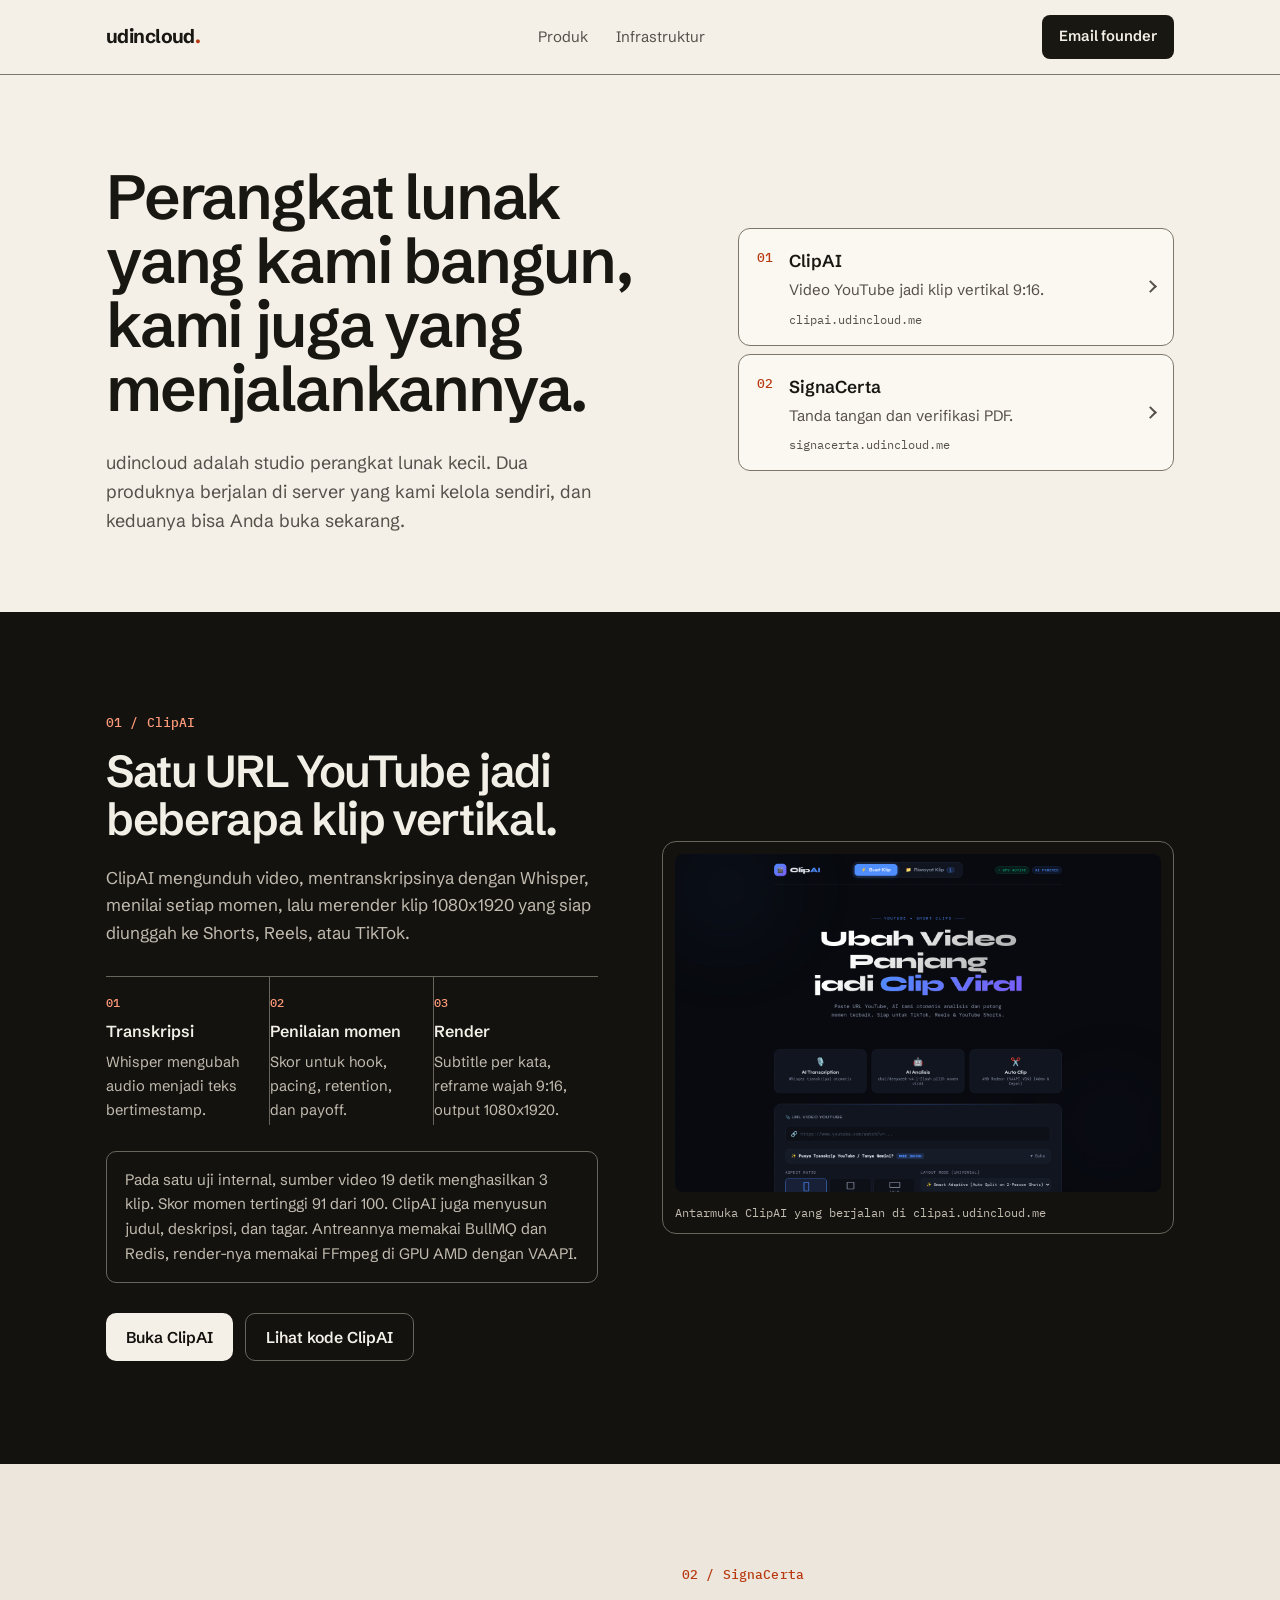
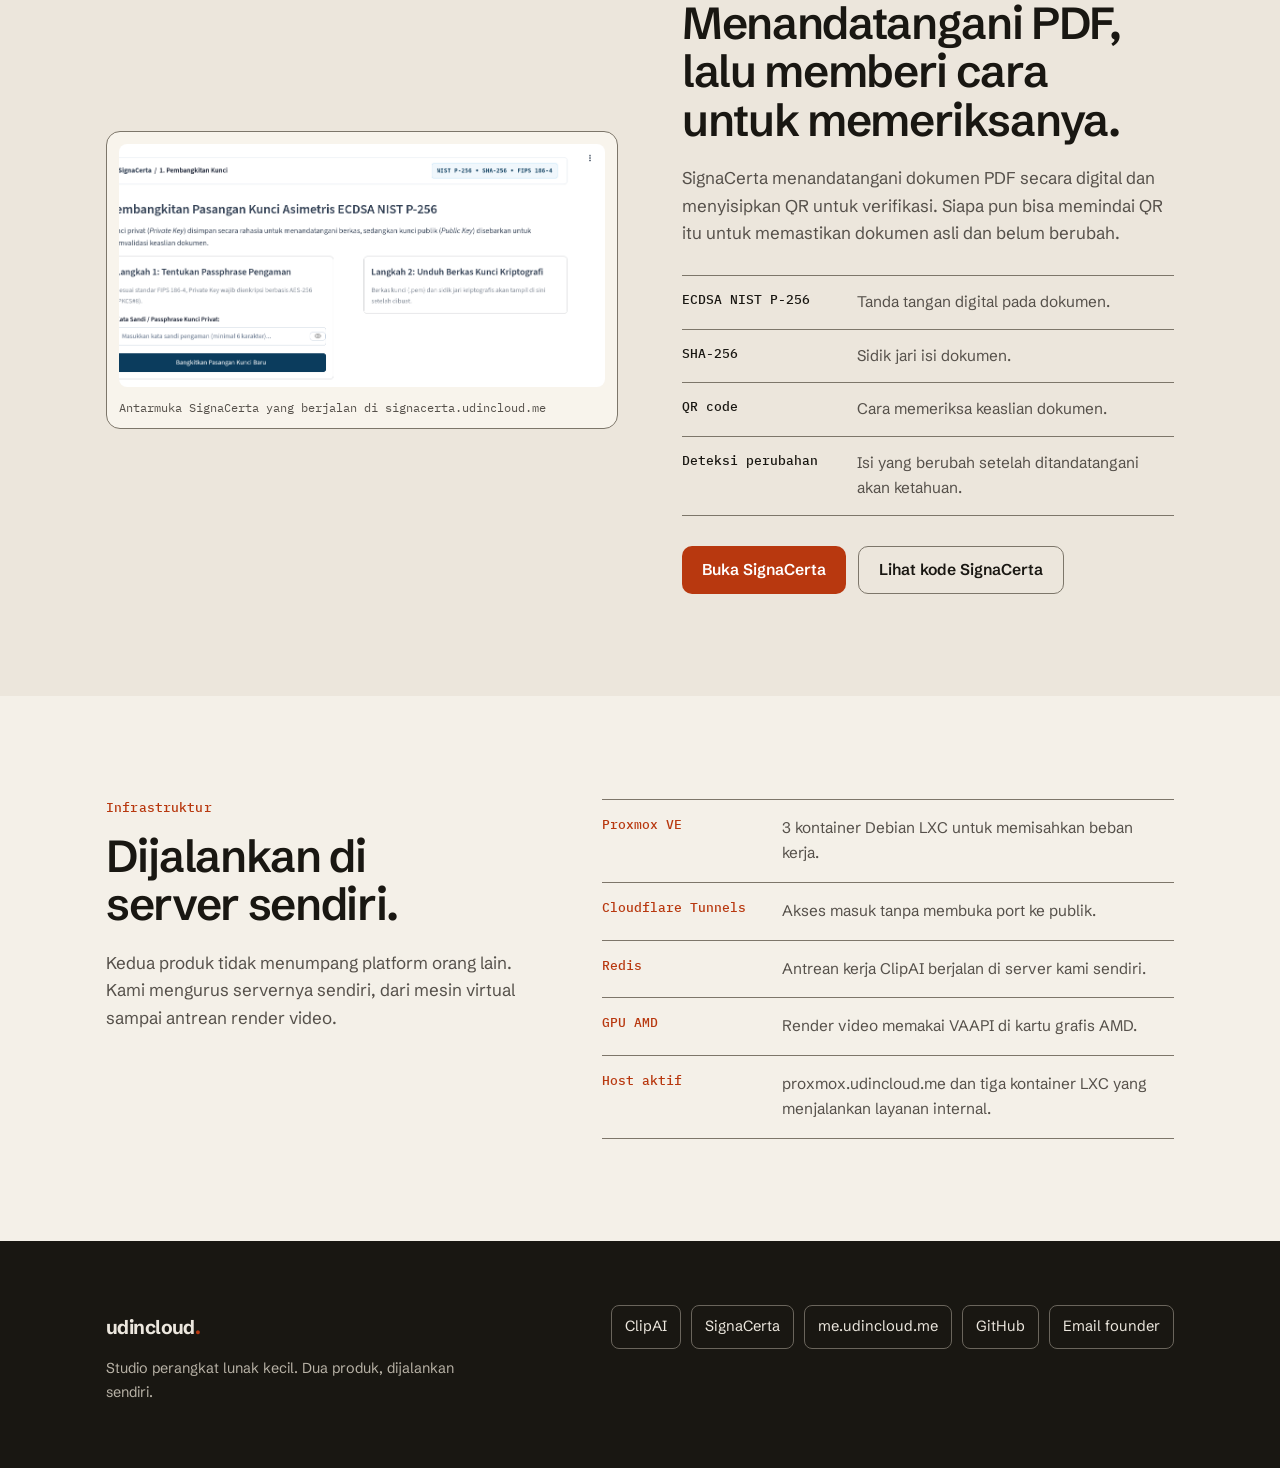
==== index.html @ 226ee4a5 "feat(landing): tambah animasi scroll-reveal bertahap, MOTION 2 dengan alasan per animasi" ====
<!doctype html>
<html lang="id">
<head>
<meta charset="utf-8">
<meta name="viewport" content="width=device-width,initial-scale=1">
<script>document.documentElement.className+=' js';window.__rv=false;setTimeout(function(){if(!window.__rv){document.documentElement.className=document.documentElement.className.replace(/\bjs\b/,'')}},3000);</script>
<meta name="color-scheme" content="light">
<title>udincloud | perangkat lunak yang kami bangun dan jalankan</title>
<meta name="description" content="udincloud adalah studio perangkat lunak kecil. ClipAI memotong video YouTube menjadi klip vertikal, SignaCerta menandatangani dan memverifikasi PDF.">
<meta property="og:title" content="udincloud">
<meta property="og:description" content="Dua produk perangkat lunak yang dibangun dan dijalankan sendiri: ClipAI dan SignaCerta.">
<meta property="og:type" content="website">
<meta property="og:url" content="https://udincloud.me/">
<link rel="icon" href="data:image/svg+xml,%3Csvg xmlns='http://www.w3.org/2000/svg' viewBox='0 0 32 32'%3E%3Crect width='32' height='32' rx='6' fill='%23191712'/%3E%3Ctext x='16' y='23' text-anchor='middle' font-family='Arial,sans-serif' font-size='19' font-weight='700' fill='%23f4f0e8'%3Eu%3C/text%3E%3C/svg%3E">
<link rel="preconnect" href="https://fonts.googleapis.com">
<link rel="preconnect" href="https://fonts.gstatic.com" crossorigin>
<link href="https://fonts.googleapis.com/css2?family=Schibsted+Grotesk:wght@400;500;600;700&family=IBM+Plex+Mono:wght@400;500&display=swap" rel="stylesheet">
<style>
:root{
  --paper:#f4f0e8;
  --surface:#fbf8f2;
  --ink:#191712;
  --muted:#55504a;
  --line:#7d766a;
  --accent:#b8380f;
  --accent-dark:#a13109;
  --night:#14120f;
  --night-text:#f2efe7;
  --night-muted:#c2bcb0;
  --night-line:#6a655c;
  --night-signal:#ff9b7a;
  --doc:#ece6dc;
  --doc-2:#f8f4ec;
  --sans:'Schibsted Grotesk',system-ui,-apple-system,'Segoe UI',Roboto,Arial,sans-serif;
  --mono:'IBM Plex Mono',ui-monospace,SFMono-Regular,Menlo,Consolas,monospace;
  --wrap:1180px;
  --pad:clamp(20px,5vw,56px);
}
*,*::before,*::after{box-sizing:border-box}
html{scroll-behavior:smooth;background:var(--paper)}
body{margin:0;background:var(--paper);color:var(--ink);font:400 1.0625rem/1.62 var(--sans);overflow-wrap:break-word}
h1,h2,h3,p,figure,dl,dd,dt{margin:0}
ol,ul{margin:0;padding:0;list-style:none}
a{color:inherit;text-decoration:none}
img{display:block}
:focus-visible{outline:3px solid var(--ink);outline-offset:3px;border-radius:3px}
.wrap{max-width:var(--wrap);margin:0 auto;padding-left:var(--pad);padding-right:var(--pad)}
.skip{position:absolute;left:-9999px;top:0;z-index:50;background:var(--ink);color:var(--paper);padding:12px 18px;font-weight:600}
.skip:focus{left:12px;top:12px}

.site-head{border-bottom:1px solid var(--line);background:var(--paper)}
.head-inner{display:flex;align-items:center;justify-content:space-between;gap:20px;min-height:74px}
.brand{display:inline-flex;align-items:center;min-height:44px;font-weight:700;font-size:1.2rem;letter-spacing:-.03em}
.brand b{color:var(--accent)}
.navlinks{display:flex;align-items:center;gap:4px}
.navlinks a{display:inline-flex;align-items:center;justify-content:center;min-height:44px;min-width:44px;padding:0 12px;font-size:.94rem;color:var(--muted);border-radius:6px;transition:color .15s ease,background .15s ease}
.navlinks a:hover{color:var(--ink);background:var(--surface)}
.navlinks a:active{color:var(--accent)}
.contact{display:inline-flex;align-items:center;justify-content:center;min-height:44px;min-width:44px;padding:0 17px;font-size:.92rem;font-weight:600;background:var(--ink);color:var(--paper);border-radius:8px;transition:background .15s ease,color .15s ease}
.contact:hover{background:var(--accent);color:#fff}
.contact:active{background:var(--accent);color:#fff}

.hero{padding:clamp(52px,7vw,104px) 0 clamp(44px,6vw,84px)}
.hero-grid{display:grid;grid-template-columns:minmax(0,1.12fr) minmax(0,.88fr);gap:clamp(34px,6vw,76px);align-items:center}
h1{font-size:clamp(2.05rem,5.3vw,3.9rem);line-height:1.03;letter-spacing:-.035em;font-weight:600;text-wrap:balance}
.lede{margin-top:26px;max-width:46ch;color:var(--muted);font-size:1.12rem}
.index{display:flex;flex-direction:column;gap:8px}
.idx{position:relative;display:grid;grid-template-columns:auto minmax(0,1fr);gap:16px;padding:18px 46px 18px 18px;min-height:44px;border:1px solid var(--line);border-radius:12px;background:var(--surface);transition:transform .16s ease,border-color .16s ease,background .16s ease}
.idx::after{content:'';position:absolute;right:18px;top:0;bottom:0;margin:auto;width:9px;height:9px;border-right:2px solid var(--muted);border-bottom:2px solid var(--muted);transform:rotate(-45deg);transition:border-color .16s ease,transform .16s ease}
.idx:hover{transform:translateY(-2px);border-color:var(--ink)}
.idx:hover::after{border-color:var(--accent);transform:rotate(-45deg) translateX(3px)}
.idx:active{transform:translateY(0);background:var(--paper)}
.idx .n{font:500 .82rem var(--mono);color:var(--accent);padding-top:2px}
.idx .body{display:flex;flex-direction:column;gap:3px;min-width:0}
.idx .name{font-weight:600;font-size:1.08rem}
.idx .desc{color:var(--muted);font-size:.94rem}
.idx .dom{margin-top:5px;font:.78rem var(--mono);color:var(--muted);overflow-wrap:anywhere}

.kicker{font:500 .8rem var(--mono);color:var(--accent);letter-spacing:.01em}
.h2{margin-top:16px;font-size:clamp(1.85rem,3.5vw,2.85rem);line-height:1.08;letter-spacing:-.03em;font-weight:600;text-wrap:balance}
.body-t{margin-top:20px;max-width:52ch;color:var(--muted)}
.actions{display:flex;flex-wrap:wrap;gap:12px;margin-top:30px}
.btn{display:inline-flex;align-items:center;justify-content:center;min-height:48px;min-width:44px;padding:0 20px;border-radius:10px;font-weight:600;font-size:.98rem;transition:transform .15s ease,background .15s ease,color .15s ease,border-color .15s ease}
.btn:active{transform:translateY(1px)}
.btn-primary{background:var(--accent);color:#fff}
.btn-primary:hover{background:var(--accent-dark)}
.btn-ghost{border:1px solid var(--line)}
.btn-ghost:hover{background:var(--ink);color:var(--paper);border-color:var(--ink)}
.btn-light{background:var(--paper);color:var(--night)}
.btn-light:hover{background:#fff}
.btn-outline-light{border:1px solid var(--night-line);color:var(--night-text)}
.btn-outline-light:hover{background:var(--night-text);color:var(--night);border-color:var(--night-text)}

.clipai{background:var(--night);color:var(--night-text);padding:clamp(56px,8vw,116px) 0}
.clipai-grid{display:grid;grid-template-columns:minmax(0,1fr) minmax(0,1.04fr);gap:clamp(34px,5vw,68px);align-items:center}
.clipai .kicker{color:var(--night-signal)}
.clipai .h2{color:var(--night-text)}
.clipai .body-t{color:var(--night-muted)}
.clipai :focus-visible{outline-color:var(--night-text)}
.flow{margin-top:30px;border-top:1px solid var(--night-line);display:grid;grid-template-columns:repeat(3,minmax(0,1fr))}
.flow li{padding:18px 22px 2px 0;border-right:1px solid var(--night-line)}
.flow li:last-child{border-right:0}
.flow .fn{display:block;font:500 .76rem var(--mono);color:var(--night-signal);margin-bottom:9px}
.flow strong{display:block;font-weight:600;font-size:1rem;margin-bottom:6px;color:var(--night-text)}
.flow p{color:var(--night-muted);font-size:.92rem}
.proof{margin-top:26px;padding:16px 18px;border:1px solid var(--night-line);border-radius:10px;color:var(--night-muted);font-size:.95rem;max-width:60ch}

.signacerta{background:var(--doc);padding:clamp(56px,8vw,116px) 0}
.signacerta-grid{display:grid;grid-template-columns:minmax(0,1.02fr) minmax(0,.98fr);gap:clamp(34px,5vw,68px);align-items:center}
.specs{margin-top:28px;border-top:1px solid var(--line)}
.specs>div{display:grid;grid-template-columns:minmax(148px,.5fr) minmax(0,1fr);gap:16px;padding:14px 0;border-bottom:1px solid var(--line)}
.specs dt{font:500 .84rem var(--mono);color:var(--ink)}
.specs dd{color:var(--muted);font-size:.96rem}

.shot{margin:0;display:flex;flex-direction:column;align-items:stretch;gap:12px;padding:12px;border-radius:14px}
.shot img{display:block;height:auto;border-radius:8px}
.shot figcaption{font:.72rem/1.5 var(--mono)}
.shot-dark{background:var(--night);border:1px solid var(--night-line)}
.shot-dark figcaption{color:var(--night-muted)}
.shot-doc{background:var(--doc-2);border:1px solid var(--line)}
.shot-doc figcaption{color:var(--muted)}

.infra{padding:clamp(56px,8vw,116px) 0}
.infra-grid{display:grid;grid-template-columns:minmax(0,.86fr) minmax(0,1.14fr);gap:clamp(30px,5vw,64px);align-items:start}
.facts{border-top:1px solid var(--line)}
.facts li{display:grid;grid-template-columns:minmax(150px,.42fr) minmax(0,1fr);gap:16px;padding:16px 0;border-bottom:1px solid var(--line)}
.facts .k{font:500 .82rem var(--mono);color:var(--accent);overflow-wrap:anywhere}
.facts .v{color:var(--muted);font-size:.96rem;overflow-wrap:anywhere}

.site-foot{background:var(--ink);color:#ece7de;padding:clamp(40px,5vw,64px) 0}
.foot-inner{display:flex;flex-wrap:wrap;gap:26px 40px;align-items:flex-start;justify-content:space-between}
.foot-brand{display:flex;flex-direction:column;gap:8px}
.foot-brand .brand{color:#ece7de}
.foot-note{color:#b8b2a6;font-size:.9rem;max-width:40ch}
.foot-links{display:flex;flex-wrap:wrap;gap:8px 10px}
.foot-links a{display:inline-flex;align-items:center;justify-content:center;min-height:44px;min-width:44px;padding:0 13px;font-size:.92rem;color:#ece7de;border:1px solid var(--night-line);border-radius:8px;transition:background .15s ease,color .15s ease,transform .15s ease}
.foot-links a:hover{background:#ece7de;color:var(--ink);border-color:#ece7de}
.foot-links a:active{transform:translateY(1px)}
.site-foot :focus-visible{outline-color:#ece7de}

@keyframes rise{from{opacity:0;transform:translateY(16px)}to{opacity:1;transform:none}}
@media (prefers-reduced-motion:no-preference){
  .js [data-reveal]{opacity:0;transform:translateY(20px)}
  .js [data-reveal].is-in{opacity:1;transform:none;transition:opacity .6s ease,transform .6s cubic-bezier(.22,.68,.24,1);transition-delay:var(--rd,0s)}
  .js [data-reveal][data-delay="1"]{--rd:.12s}
  .js [data-reveal][data-delay="2"]{--rd:.2s}
  .js .hero-copy{animation:rise .55s cubic-bezier(.22,.68,.24,1) backwards}
  .js .index .idx{animation:rise .55s cubic-bezier(.22,.68,.24,1) backwards}
  .js .index .idx:nth-child(2){animation-delay:.1s}
  .js [data-reveal].is-in .flow li{animation:rise .45s cubic-bezier(.22,.68,.24,1) backwards}
  .js [data-reveal].is-in .flow li:nth-child(2){animation-delay:.09s}
  .js [data-reveal].is-in .flow li:nth-child(3){animation-delay:.18s}
  .js [data-reveal].is-in .specs>div{animation:rise .42s cubic-bezier(.22,.68,.24,1) backwards}
  .js [data-reveal].is-in .specs>div:nth-child(2){animation-delay:.07s}
  .js [data-reveal].is-in .specs>div:nth-child(3){animation-delay:.14s}
  .js [data-reveal].is-in .specs>div:nth-child(4){animation-delay:.21s}
  .js [data-reveal].is-in .facts li{animation:rise .42s cubic-bezier(.22,.68,.24,1) backwards}
  .js [data-reveal].is-in .facts li:nth-child(2){animation-delay:.06s}
  .js [data-reveal].is-in .facts li:nth-child(3){animation-delay:.12s}
  .js [data-reveal].is-in .facts li:nth-child(4){animation-delay:.18s}
  .js [data-reveal].is-in .facts li:nth-child(5){animation-delay:.24s}
}
@media (max-width:900px){
  .hero-grid,.clipai-grid,.signacerta-grid,.infra-grid{grid-template-columns:minmax(0,1fr);gap:36px}
  .flow{grid-template-columns:minmax(0,1fr)}
  .flow li{padding:16px 0 14px;border-right:0;border-bottom:1px solid var(--night-line)}
  .flow li:last-child{border-bottom:0;padding-bottom:2px}
  .signacerta-grid .shot-doc{order:2}
}
@media (max-width:640px){
  .navlinks{display:none}
  .head-inner{min-height:66px}
  h1{font-size:clamp(1.95rem,8.6vw,2.6rem)}
  .specs>div,.facts li{grid-template-columns:minmax(0,1fr);gap:5px}
  .actions{flex-direction:column;align-items:stretch}
}
@media (prefers-reduced-motion:reduce){
  html{scroll-behavior:auto}
  .idx,.btn,.navlinks a,.contact,.foot-links a{transition:none}
  .js [data-reveal]{opacity:1;transform:none}
  .js .hero-copy,.js .index .idx{animation:none}
}
</style>
</head>
<body>
<a class="skip" href="#produk">Lewati ke produk</a>

<header class="site-head">
  <div class="wrap head-inner">
    <a class="brand" href="/" aria-label="udincloud, beranda">udincloud<b>.</b></a>
    <nav class="navlinks" aria-label="Navigasi utama">
      <a href="#produk">Produk</a>
      <a href="#infrastruktur">Infrastruktur</a>
    </nav>
    <a class="contact" href="mailto:founder@udincloud.me">Email founder</a>
  </div>
</header>

<main id="main">
  <section class="hero" aria-labelledby="hero-title">
    <div class="wrap hero-grid">
      <div class="hero-copy">
        <h1 id="hero-title">Perangkat lunak yang kami bangun, kami juga yang menjalankannya.</h1>
        <p class="lede">udincloud adalah studio perangkat lunak kecil. Dua produknya berjalan di server yang kami kelola sendiri, dan keduanya bisa Anda buka sekarang.</p>
      </div>
      <div class="index">
        <a class="idx" href="#clipai">
          <span class="n">01</span>
          <span class="body">
            <span class="name">ClipAI</span>
            <span class="desc">Video YouTube jadi klip vertikal 9:16.</span>
            <span class="dom">clipai.udincloud.me</span>
          </span>
        </a>
        <a class="idx" href="#signacerta">
          <span class="n">02</span>
          <span class="body">
            <span class="name">SignaCerta</span>
            <span class="desc">Tanda tangan dan verifikasi PDF.</span>
            <span class="dom">signacerta.udincloud.me</span>
          </span>
        </a>
      </div>
    </div>
  </section>

  <section class="products" id="produk" aria-label="Dua produk udincloud">

    <article class="clipai" id="clipai" aria-labelledby="clipai-title">
      <div class="wrap clipai-grid">
        <div data-reveal>
          <p class="kicker">01 / ClipAI</p>
          <h2 id="clipai-title" class="h2">Satu URL YouTube jadi beberapa klip vertikal.</h2>
          <p class="body-t">ClipAI mengunduh video, mentranskripsinya dengan Whisper, menilai setiap momen, lalu merender klip 1080x1920 yang siap diunggah ke Shorts, Reels, atau TikTok.</p>
          <ol class="flow">
            <li><span class="fn">01</span><strong>Transkripsi</strong><p>Whisper mengubah audio menjadi teks bertimestamp.</p></li>
            <li><span class="fn">02</span><strong>Penilaian momen</strong><p>Skor untuk hook, pacing, retention, dan payoff.</p></li>
            <li><span class="fn">03</span><strong>Render</strong><p>Subtitle per kata, reframe wajah 9:16, output 1080x1920.</p></li>
          </ol>
          <p class="proof">Pada satu uji internal, sumber video 19 detik menghasilkan 3 klip. Skor momen tertinggi 91 dari 100. ClipAI juga menyusun judul, deskripsi, dan tagar. Antreannya memakai BullMQ dan Redis, render-nya memakai FFmpeg di GPU AMD dengan VAAPI.</p>
          <div class="actions">
            <a class="btn btn-light" href="https://clipai.udincloud.me">Buka ClipAI</a>
            <a class="btn btn-outline-light" href="https://github.com/1RDHWN1/ClipAIv2">Lihat kode ClipAI</a>
          </div>
        </div>
        <figure class="shot shot-dark" data-reveal data-delay="1">
          <img src="assets-clipai.png" alt="Tangkapan layar ClipAI: kolom URL YouTube, pilihan rasio 9:16, dan mode tata letak adaptif.">
          <figcaption>Antarmuka ClipAI yang berjalan di clipai.udincloud.me</figcaption>
        </figure>
      </div>
    </article>

    <article class="signacerta" id="signacerta" aria-labelledby="signacerta-title">
      <div class="wrap signacerta-grid">
        <figure class="shot shot-doc" data-reveal>
          <img src="assets-signacerta.png" alt="Tangkapan layar SignaCerta: halaman pembangkitan pasangan kunci ECDSA NIST P-256 dengan kolom passphrase.">
          <figcaption>Antarmuka SignaCerta yang berjalan di signacerta.udincloud.me</figcaption>
        </figure>
        <div data-reveal data-delay="1">
          <p class="kicker">02 / SignaCerta</p>
          <h2 id="signacerta-title" class="h2">Menandatangani PDF, lalu memberi cara untuk memeriksanya.</h2>
          <p class="body-t">SignaCerta menandatangani dokumen PDF secara digital dan menyisipkan QR untuk verifikasi. Siapa pun bisa memindai QR itu untuk memastikan dokumen asli dan belum berubah.</p>
          <dl class="specs">
            <div><dt>ECDSA NIST P-256</dt><dd>Tanda tangan digital pada dokumen.</dd></div>
            <div><dt>SHA-256</dt><dd>Sidik jari isi dokumen.</dd></div>
            <div><dt>QR code</dt><dd>Cara memeriksa keaslian dokumen.</dd></div>
            <div><dt>Deteksi perubahan</dt><dd>Isi yang berubah setelah ditandatangani akan ketahuan.</dd></div>
          </dl>
          <div class="actions">
            <a class="btn btn-primary" href="https://signacerta.udincloud.me">Buka SignaCerta</a>
            <a class="btn btn-ghost" href="https://github.com/1RDHWN1/uts-ki-digital-signature">Lihat kode SignaCerta</a>
          </div>
        </div>
      </div>
    </article>

  </section>

  <section class="infra" id="infrastruktur" aria-labelledby="infra-title">
    <div class="wrap infra-grid">
      <div data-reveal>
        <p class="kicker">Infrastruktur</p>
        <h2 id="infra-title" class="h2">Dijalankan di server sendiri.</h2>
        <p class="body-t">Kedua produk tidak menumpang platform orang lain. Kami mengurus servernya sendiri, dari mesin virtual sampai antrean render video.</p>
      </div>
      <ul class="facts" data-reveal data-delay="1">
        <li><span class="k">Proxmox VE</span><span class="v">3 kontainer Debian LXC untuk memisahkan beban kerja.</span></li>
        <li><span class="k">Cloudflare Tunnels</span><span class="v">Akses masuk tanpa membuka port ke publik.</span></li>
        <li><span class="k">Redis</span><span class="v">Antrean kerja ClipAI berjalan di server kami sendiri.</span></li>
        <li><span class="k">GPU AMD</span><span class="v">Render video memakai VAAPI di kartu grafis AMD.</span></li>
        <li><span class="k">Host aktif</span><span class="v">proxmox.udincloud.me dan tiga kontainer LXC yang menjalankan layanan internal.</span></li>
      </ul>
    </div>
  </section>
</main>

<footer class="site-foot">
  <div class="wrap foot-inner" data-reveal>
    <div class="foot-brand">
      <span class="brand">udincloud<b>.</b></span>
      <p class="foot-note">Studio perangkat lunak kecil. Dua produk, dijalankan sendiri.</p>
    </div>
    <nav class="foot-links" aria-label="Tautan">
      <a href="https://clipai.udincloud.me">ClipAI</a>
      <a href="https://signacerta.udincloud.me">SignaCerta</a>
      <a href="https://me.udincloud.me">me.udincloud.me</a>
      <a href="https://github.com/1RDHWN1">GitHub</a>
      <a href="mailto:founder@udincloud.me">Email founder</a>
    </nav>
  </div>
</footer>

<script>
(function(){
  window.__rv=true;
  var els=document.querySelectorAll('[data-reveal]');
  if(!els.length)return;
  function showAll(){for(var i=0;i<els.length;i++)els[i].classList.add('is-in')}
  if(!('IntersectionObserver' in window)){showAll();return}
  try{
    var io=new IntersectionObserver(function(list){
      for(var j=0;j<list.length;j++){
        if(list[j].isIntersecting){list[j].target.classList.add('is-in');io.unobserve(list[j].target)}
      }
    },{rootMargin:'0px 0px -60px 0px',threshold:0.1});
    for(var k=0;k<els.length;k++)io.observe(els[k]);
  }catch(e){showAll()}
})();
</script>
</body>
</html>
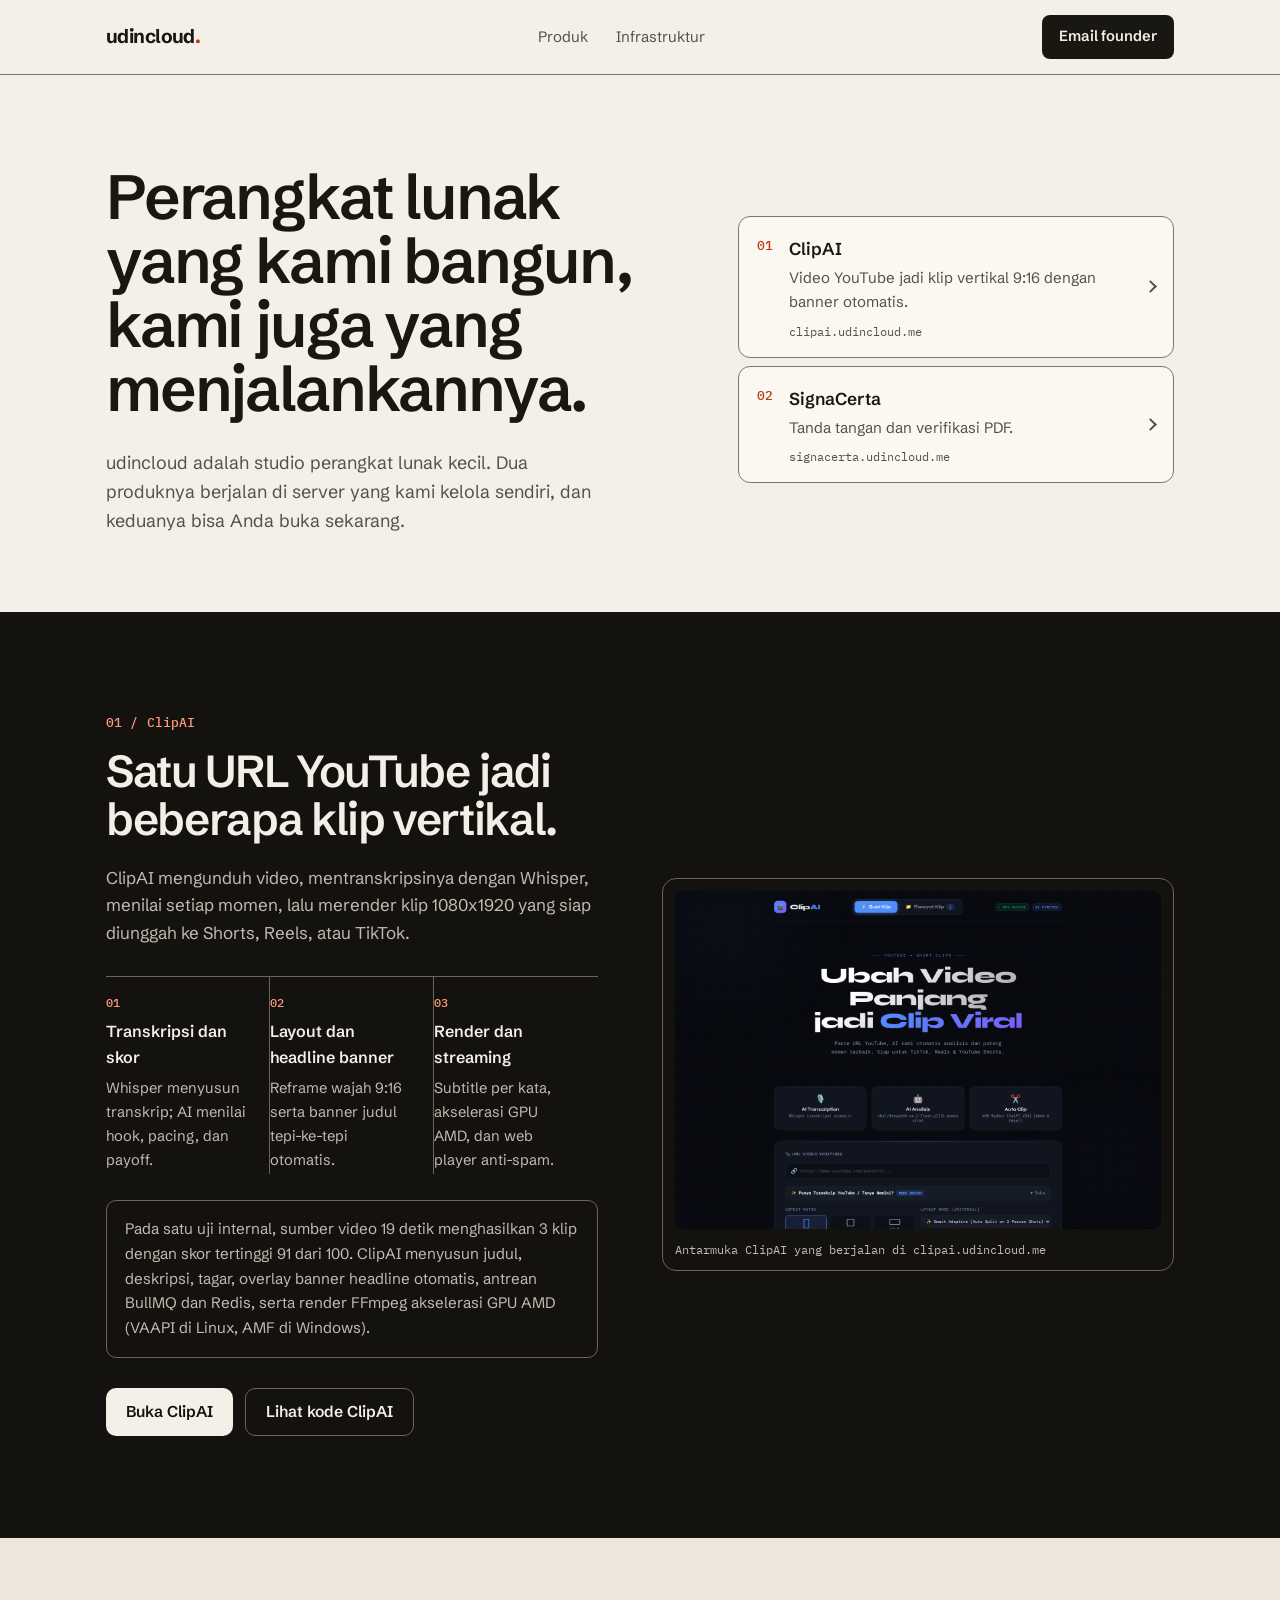
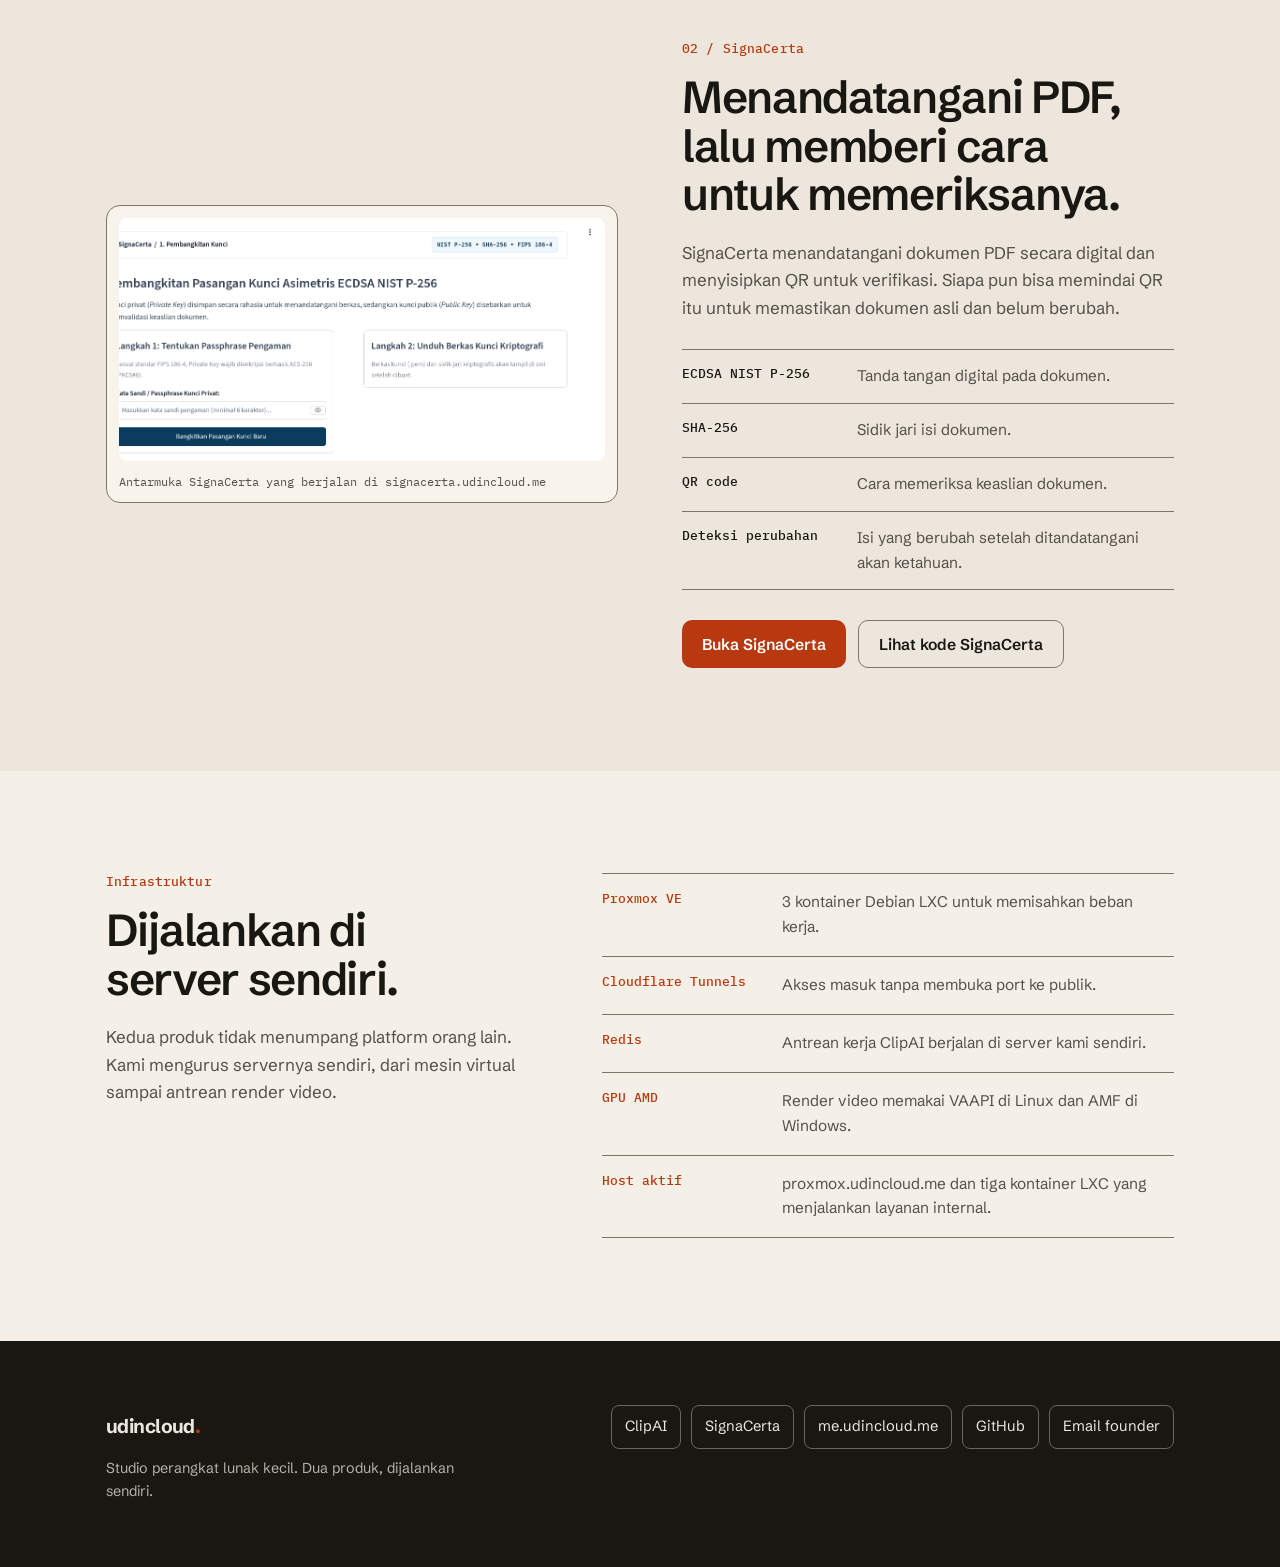
==== commit 2bdd3232: "feat(landing): update fitur terbaru ClipAIv2 (banner headline edge-to-edge, stream anti-spam, GPU AM" ====
--- a/index.html
+++ b/index.html
@@ -174,6 +174,13 @@
   .specs>div,.facts li{grid-template-columns:minmax(0,1fr);gap:5px}
   .actions{flex-direction:column;align-items:stretch}
 }
+@media print{
+  .js [data-reveal]{opacity:1!important;transform:none!important}
+  .js .hero-copy,.js .index .idx{animation:none!important}
+  .site-foot{background:#fff;color:var(--ink)}
+  .foot-brand .brand,.foot-links a{color:var(--ink)}
+  .foot-note{color:var(--muted)}
+}
 @media (prefers-reduced-motion:reduce){
   html{scroll-behavior:auto}
   .idx,.btn,.navlinks a,.contact,.foot-links a{transition:none}
@@ -208,7 +215,7 @@
           <span class="n">01</span>
           <span class="body">
             <span class="name">ClipAI</span>
-            <span class="desc">Video YouTube jadi klip vertikal 9:16.</span>
+            <span class="desc">Video YouTube jadi klip vertikal 9:16 dengan banner otomatis.</span>
             <span class="dom">clipai.udincloud.me</span>
           </span>
         </a>
@@ -233,11 +240,11 @@
           <h2 id="clipai-title" class="h2">Satu URL YouTube jadi beberapa klip vertikal.</h2>
           <p class="body-t">ClipAI mengunduh video, mentranskripsinya dengan Whisper, menilai setiap momen, lalu merender klip 1080x1920 yang siap diunggah ke Shorts, Reels, atau TikTok.</p>
           <ol class="flow">
-            <li><span class="fn">01</span><strong>Transkripsi</strong><p>Whisper mengubah audio menjadi teks bertimestamp.</p></li>
-            <li><span class="fn">02</span><strong>Penilaian momen</strong><p>Skor untuk hook, pacing, retention, dan payoff.</p></li>
-            <li><span class="fn">03</span><strong>Render</strong><p>Subtitle per kata, reframe wajah 9:16, output 1080x1920.</p></li>
+            <li><span class="fn">01</span><strong>Transkripsi dan skor</strong><p>Whisper menyusun transkrip; AI menilai hook, pacing, dan payoff.</p></li>
+            <li><span class="fn">02</span><strong>Layout dan headline banner</strong><p>Reframe wajah 9:16 serta banner judul tepi-ke-tepi otomatis.</p></li>
+            <li><span class="fn">03</span><strong>Render dan streaming</strong><p>Subtitle per kata, akselerasi GPU AMD, dan web player anti-spam.</p></li>
           </ol>
-          <p class="proof">Pada satu uji internal, sumber video 19 detik menghasilkan 3 klip. Skor momen tertinggi 91 dari 100. ClipAI juga menyusun judul, deskripsi, dan tagar. Antreannya memakai BullMQ dan Redis, render-nya memakai FFmpeg di GPU AMD dengan VAAPI.</p>
+          <p class="proof">Pada satu uji internal, sumber video 19 detik menghasilkan 3 klip dengan skor tertinggi 91 dari 100. ClipAI menyusun judul, deskripsi, tagar, overlay banner headline otomatis, antrean BullMQ dan Redis, serta render FFmpeg akselerasi GPU AMD (VAAPI di Linux, AMF di Windows).</p>
           <div class="actions">
             <a class="btn btn-light" href="https://clipai.udincloud.me">Buka ClipAI</a>
             <a class="btn btn-outline-light" href="https://github.com/1RDHWN1/ClipAIv2">Lihat kode ClipAI</a>
@@ -287,7 +294,7 @@
         <li><span class="k">Proxmox VE</span><span class="v">3 kontainer Debian LXC untuk memisahkan beban kerja.</span></li>
         <li><span class="k">Cloudflare Tunnels</span><span class="v">Akses masuk tanpa membuka port ke publik.</span></li>
         <li><span class="k">Redis</span><span class="v">Antrean kerja ClipAI berjalan di server kami sendiri.</span></li>
-        <li><span class="k">GPU AMD</span><span class="v">Render video memakai VAAPI di kartu grafis AMD.</span></li>
+        <li><span class="k">GPU AMD</span><span class="v">Render video memakai VAAPI di Linux dan AMF di Windows.</span></li>
         <li><span class="k">Host aktif</span><span class="v">proxmox.udincloud.me dan tiga kontainer LXC yang menjalankan layanan internal.</span></li>
       </ul>
     </div>
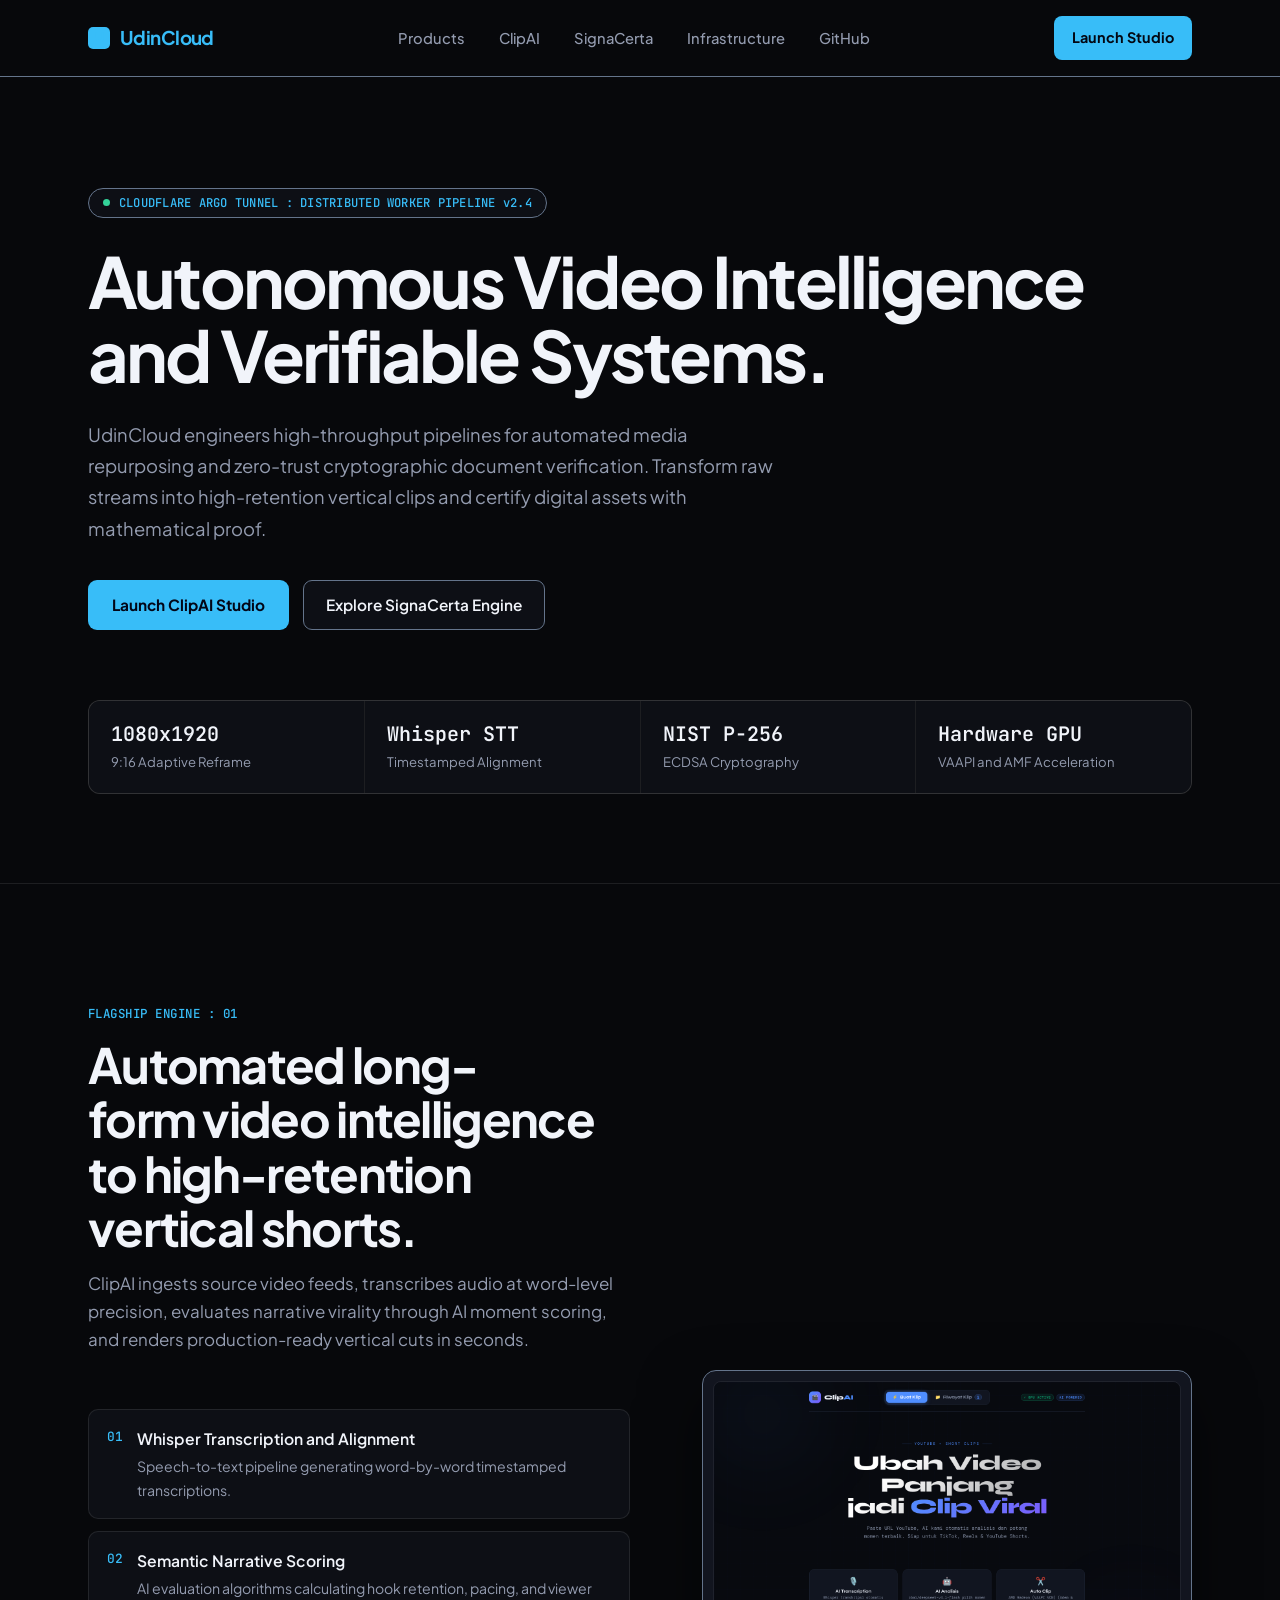
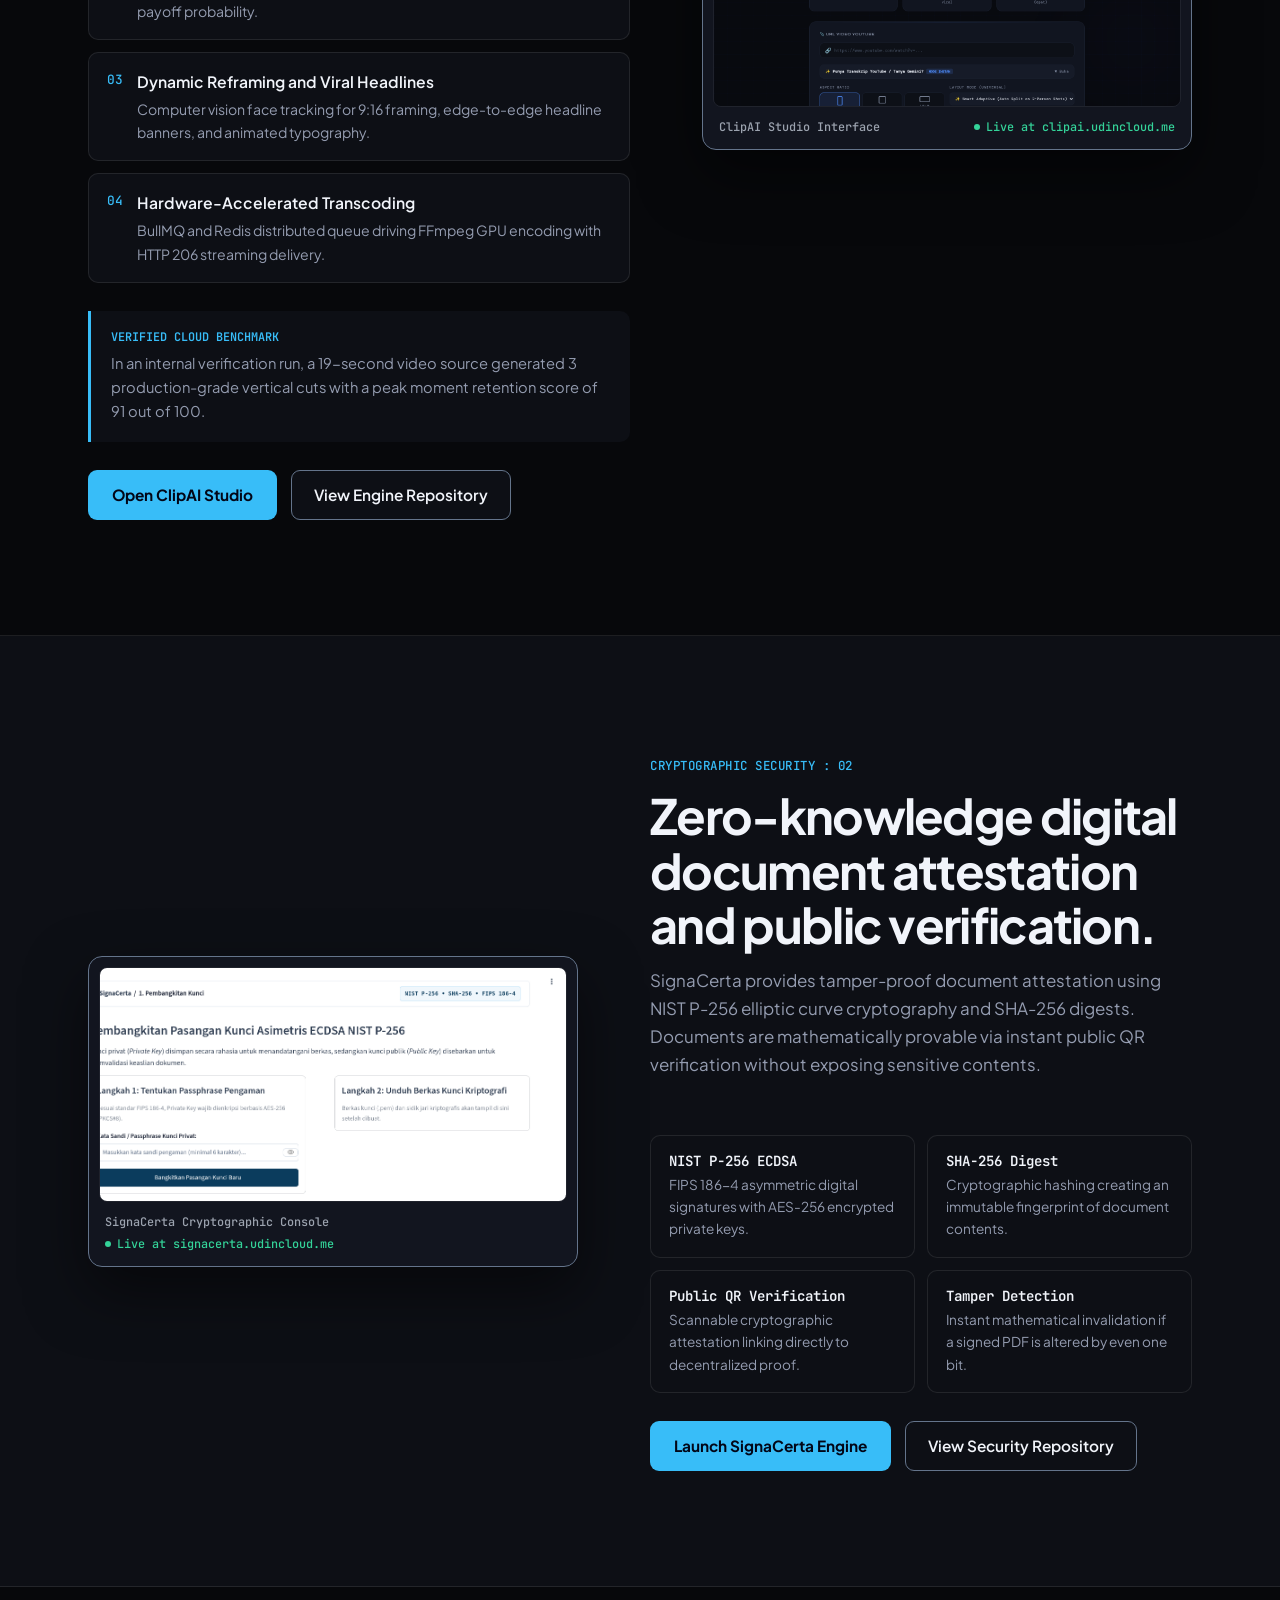
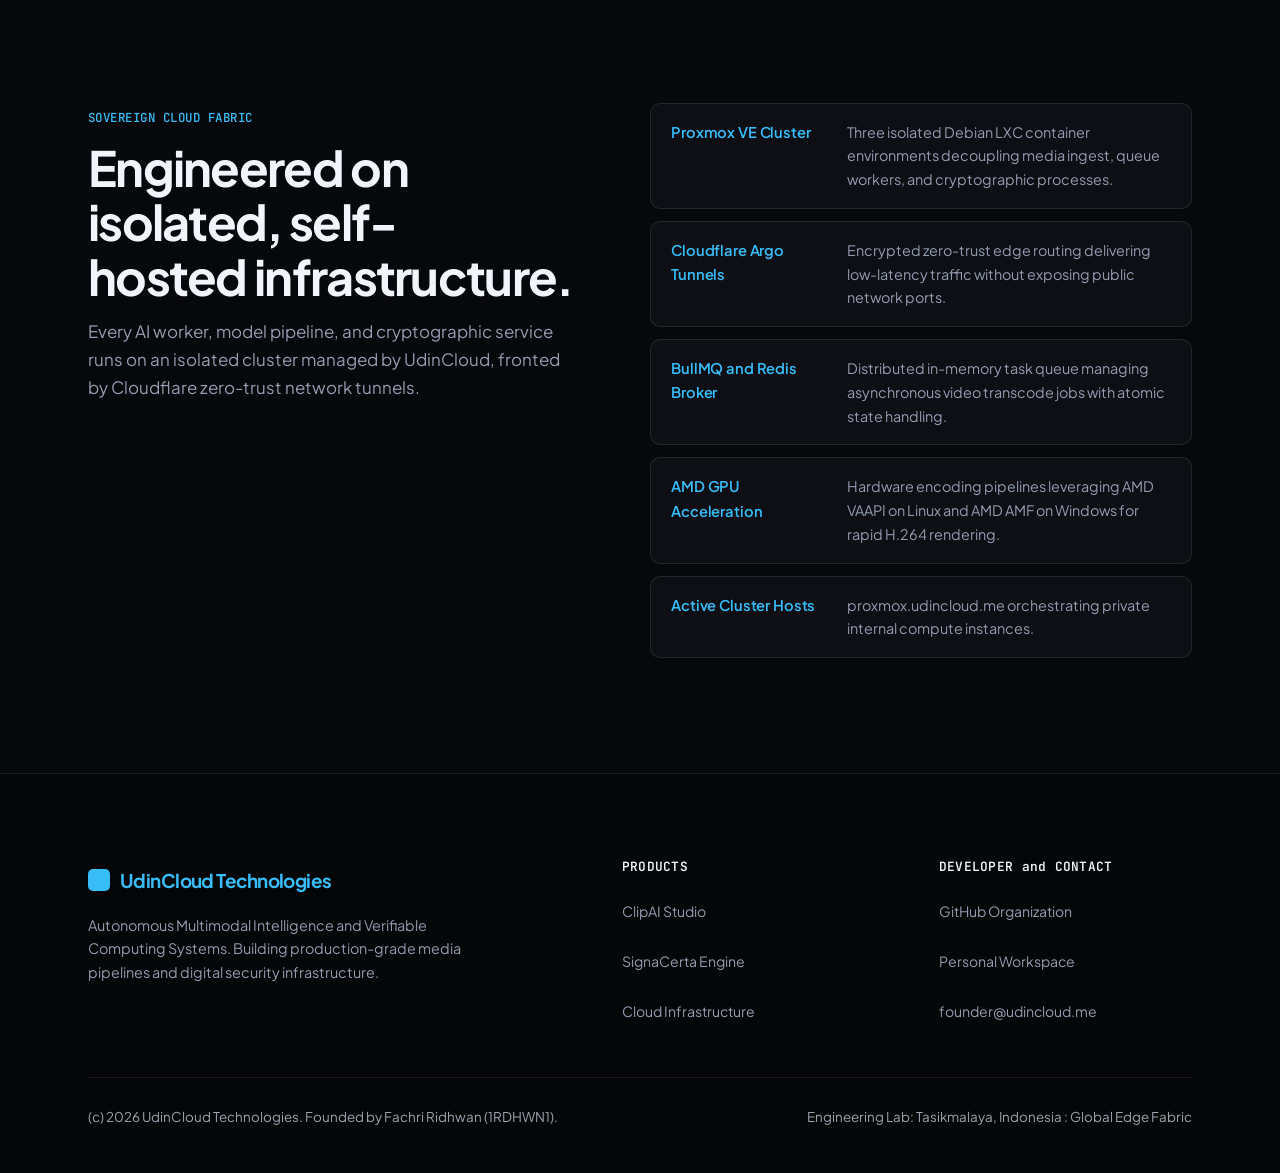
==== commit 8acc9751: "feat(landing): elevate to professional AI startup standard for Claude for Startups (Anthropic)" ====
--- a/index.html
+++ b/index.html
@@ -1,338 +1,386 @@
 <!doctype html>
-<html lang="id">
+<html lang="en">
 <head>
 <meta charset="utf-8">
 <meta name="viewport" content="width=device-width,initial-scale=1">
-<script>document.documentElement.className+=' js';window.__rv=false;setTimeout(function(){if(!window.__rv){document.documentElement.className=document.documentElement.className.replace(/\bjs\b/,'')}},3000);</script>
-<meta name="color-scheme" content="light">
-<title>udincloud | perangkat lunak yang kami bangun dan jalankan</title>
-<meta name="description" content="udincloud adalah studio perangkat lunak kecil. ClipAI memotong video YouTube menjadi klip vertikal, SignaCerta menandatangani dan memverifikasi PDF.">
-<meta property="og:title" content="udincloud">
-<meta property="og:description" content="Dua produk perangkat lunak yang dibangun dan dijalankan sendiri: ClipAI dan SignaCerta.">
+<meta name="color-scheme" content="dark">
+<title>UdinCloud Technologies | Autonomous Multimodal Video Intelligence</title>
+<meta name="description" content="UdinCloud engineers high-throughput pipelines for automated video repurposing and zero-trust cryptographic document verification.">
+<meta property="og:title" content="UdinCloud Technologies">
+<meta property="og:description" content="Autonomous Multimodal Video Intelligence and Verifiable Systems.">
 <meta property="og:type" content="website">
 <meta property="og:url" content="https://udincloud.me/">
-<link rel="icon" href="data:image/svg+xml,%3Csvg xmlns='http://www.w3.org/2000/svg' viewBox='0 0 32 32'%3E%3Crect width='32' height='32' rx='6' fill='%23191712'/%3E%3Ctext x='16' y='23' text-anchor='middle' font-family='Arial,sans-serif' font-size='19' font-weight='700' fill='%23f4f0e8'%3Eu%3C/text%3E%3C/svg%3E">
+<link rel="icon" href="data:image/svg+xml,%3Csvg xmlns='http://www.w3.org/2000/svg' viewBox='0 0 32 32'%3E%3Crect width='32' height='32' rx='6' fill='%2308090d'/%3E%3Cpath d='M9 16h14M16 9v14' stroke='%2338bdf8' stroke-width='3' stroke-linecap='round'/%3E%3C/svg%3E">
 <link rel="preconnect" href="https://fonts.googleapis.com">
 <link rel="preconnect" href="https://fonts.gstatic.com" crossorigin>
-<link href="https://fonts.googleapis.com/css2?family=Schibsted+Grotesk:wght@400;500;600;700&family=IBM+Plex+Mono:wght@400;500&display=swap" rel="stylesheet">
+<link href="https://fonts.googleapis.com/css2?family=Plus+Jakarta+Sans:wght@400;500;600;700&family=JetBrains+Mono:wght@400;500&display=swap" rel="stylesheet">
 <style>
 :root{
-  --paper:#f4f0e8;
-  --surface:#fbf8f2;
-  --ink:#191712;
-  --muted:#55504a;
-  --line:#7d766a;
-  --accent:#b8380f;
-  --accent-dark:#a13109;
-  --night:#14120f;
-  --night-text:#f2efe7;
-  --night-muted:#c2bcb0;
-  --night-line:#6a655c;
-  --night-signal:#ff9b7a;
-  --doc:#ece6dc;
-  --doc-2:#f8f4ec;
-  --sans:'Schibsted Grotesk',system-ui,-apple-system,'Segoe UI',Roboto,Arial,sans-serif;
-  --mono:'IBM Plex Mono',ui-monospace,SFMono-Regular,Menlo,Consolas,monospace;
-  --wrap:1180px;
-  --pad:clamp(20px,5vw,56px);
-}
-*,*::before,*::after{box-sizing:border-box}
-html{scroll-behavior:smooth;background:var(--paper)}
-body{margin:0;background:var(--paper);color:var(--ink);font:400 1.0625rem/1.62 var(--sans);overflow-wrap:break-word}
-h1,h2,h3,p,figure,dl,dd,dt{margin:0}
-ol,ul{margin:0;padding:0;list-style:none}
+  --bg:#07080b;
+  --bg-surface:#0d0f15;
+  --bg-card:#12151f;
+  --bg-elevated:#181c28;
+  --line:rgba(255,255,255,0.09);
+  --line-strong:#64748b;
+  --nav-border:#64748b;
+  --text-main:#f1f4fa;
+  --text-muted:#949cb0;
+  --text-dim:#9ca3af;
+  --accent-cyan:#38bdf8;
+  --accent-blue:#60a5fa;
+  --accent-indigo:#818cf8;
+  --signal-live:#34d399;
+  --font-sans:'Plus Jakarta Sans',system-ui,-apple-system,BlinkMacSystemFont,sans-serif;
+  --font-mono:'JetBrains Mono',ui-monospace,monospace;
+  --max-w:1200px;
+}
+*,*::before,*::after{box-sizing:border-box;min-width:0}
+html{scroll-behavior:smooth;background:var(--bg)}
+body{margin:0;background:var(--bg);color:var(--text-main);font:400 1rem/1.65 var(--font-sans);-webkit-font-smoothing:antialiased}
+h1,h2,h3,p,figure,ul,ol,dl,dd,dt{margin:0}
+ul,ol{list-style:none;padding:0}
 a{color:inherit;text-decoration:none}
-img{display:block}
-:focus-visible{outline:3px solid var(--ink);outline-offset:3px;border-radius:3px}
-.wrap{max-width:var(--wrap);margin:0 auto;padding-left:var(--pad);padding-right:var(--pad)}
-.skip{position:absolute;left:-9999px;top:0;z-index:50;background:var(--ink);color:var(--paper);padding:12px 18px;font-weight:600}
-.skip:focus{left:12px;top:12px}
-
-.site-head{border-bottom:1px solid var(--line);background:var(--paper)}
-.head-inner{display:flex;align-items:center;justify-content:space-between;gap:20px;min-height:74px}
-.brand{display:inline-flex;align-items:center;min-height:44px;font-weight:700;font-size:1.2rem;letter-spacing:-.03em}
-.brand b{color:var(--accent)}
-.navlinks{display:flex;align-items:center;gap:4px}
-.navlinks a{display:inline-flex;align-items:center;justify-content:center;min-height:44px;min-width:44px;padding:0 12px;font-size:.94rem;color:var(--muted);border-radius:6px;transition:color .15s ease,background .15s ease}
-.navlinks a:hover{color:var(--ink);background:var(--surface)}
-.navlinks a:active{color:var(--accent)}
-.contact{display:inline-flex;align-items:center;justify-content:center;min-height:44px;min-width:44px;padding:0 17px;font-size:.92rem;font-weight:600;background:var(--ink);color:var(--paper);border-radius:8px;transition:background .15s ease,color .15s ease}
-.contact:hover{background:var(--accent);color:#fff}
-.contact:active{background:var(--accent);color:#fff}
-
-.hero{padding:clamp(52px,7vw,104px) 0 clamp(44px,6vw,84px)}
-.hero-grid{display:grid;grid-template-columns:minmax(0,1.12fr) minmax(0,.88fr);gap:clamp(34px,6vw,76px);align-items:center}
-h1{font-size:clamp(2.05rem,5.3vw,3.9rem);line-height:1.03;letter-spacing:-.035em;font-weight:600;text-wrap:balance}
-.lede{margin-top:26px;max-width:46ch;color:var(--muted);font-size:1.12rem}
-.index{display:flex;flex-direction:column;gap:8px}
-.idx{position:relative;display:grid;grid-template-columns:auto minmax(0,1fr);gap:16px;padding:18px 46px 18px 18px;min-height:44px;border:1px solid var(--line);border-radius:12px;background:var(--surface);transition:transform .16s ease,border-color .16s ease,background .16s ease}
-.idx::after{content:'';position:absolute;right:18px;top:0;bottom:0;margin:auto;width:9px;height:9px;border-right:2px solid var(--muted);border-bottom:2px solid var(--muted);transform:rotate(-45deg);transition:border-color .16s ease,transform .16s ease}
-.idx:hover{transform:translateY(-2px);border-color:var(--ink)}
-.idx:hover::after{border-color:var(--accent);transform:rotate(-45deg) translateX(3px)}
-.idx:active{transform:translateY(0);background:var(--paper)}
-.idx .n{font:500 .82rem var(--mono);color:var(--accent);padding-top:2px}
-.idx .body{display:flex;flex-direction:column;gap:3px;min-width:0}
-.idx .name{font-weight:600;font-size:1.08rem}
-.idx .desc{color:var(--muted);font-size:.94rem}
-.idx .dom{margin-top:5px;font:.78rem var(--mono);color:var(--muted);overflow-wrap:anywhere}
-
-.kicker{font:500 .8rem var(--mono);color:var(--accent);letter-spacing:.01em}
-.h2{margin-top:16px;font-size:clamp(1.85rem,3.5vw,2.85rem);line-height:1.08;letter-spacing:-.03em;font-weight:600;text-wrap:balance}
-.body-t{margin-top:20px;max-width:52ch;color:var(--muted)}
-.actions{display:flex;flex-wrap:wrap;gap:12px;margin-top:30px}
-.btn{display:inline-flex;align-items:center;justify-content:center;min-height:48px;min-width:44px;padding:0 20px;border-radius:10px;font-weight:600;font-size:.98rem;transition:transform .15s ease,background .15s ease,color .15s ease,border-color .15s ease}
-.btn:active{transform:translateY(1px)}
-.btn-primary{background:var(--accent);color:#fff}
-.btn-primary:hover{background:var(--accent-dark)}
-.btn-ghost{border:1px solid var(--line)}
-.btn-ghost:hover{background:var(--ink);color:var(--paper);border-color:var(--ink)}
-.btn-light{background:var(--paper);color:var(--night)}
-.btn-light:hover{background:#fff}
-.btn-outline-light{border:1px solid var(--night-line);color:var(--night-text)}
-.btn-outline-light:hover{background:var(--night-text);color:var(--night);border-color:var(--night-text)}
-
-.clipai{background:var(--night);color:var(--night-text);padding:clamp(56px,8vw,116px) 0}
-.clipai-grid{display:grid;grid-template-columns:minmax(0,1fr) minmax(0,1.04fr);gap:clamp(34px,5vw,68px);align-items:center}
-.clipai .kicker{color:var(--night-signal)}
-.clipai .h2{color:var(--night-text)}
-.clipai .body-t{color:var(--night-muted)}
-.clipai :focus-visible{outline-color:var(--night-text)}
-.flow{margin-top:30px;border-top:1px solid var(--night-line);display:grid;grid-template-columns:repeat(3,minmax(0,1fr))}
-.flow li{padding:18px 22px 2px 0;border-right:1px solid var(--night-line)}
-.flow li:last-child{border-right:0}
-.flow .fn{display:block;font:500 .76rem var(--mono);color:var(--night-signal);margin-bottom:9px}
-.flow strong{display:block;font-weight:600;font-size:1rem;margin-bottom:6px;color:var(--night-text)}
-.flow p{color:var(--night-muted);font-size:.92rem}
-.proof{margin-top:26px;padding:16px 18px;border:1px solid var(--night-line);border-radius:10px;color:var(--night-muted);font-size:.95rem;max-width:60ch}
-
-.signacerta{background:var(--doc);padding:clamp(56px,8vw,116px) 0}
-.signacerta-grid{display:grid;grid-template-columns:minmax(0,1.02fr) minmax(0,.98fr);gap:clamp(34px,5vw,68px);align-items:center}
-.specs{margin-top:28px;border-top:1px solid var(--line)}
-.specs>div{display:grid;grid-template-columns:minmax(148px,.5fr) minmax(0,1fr);gap:16px;padding:14px 0;border-bottom:1px solid var(--line)}
-.specs dt{font:500 .84rem var(--mono);color:var(--ink)}
-.specs dd{color:var(--muted);font-size:.96rem}
-
-.shot{margin:0;display:flex;flex-direction:column;align-items:stretch;gap:12px;padding:12px;border-radius:14px}
-.shot img{display:block;height:auto;border-radius:8px}
-.shot figcaption{font:.72rem/1.5 var(--mono)}
-.shot-dark{background:var(--night);border:1px solid var(--night-line)}
-.shot-dark figcaption{color:var(--night-muted)}
-.shot-doc{background:var(--doc-2);border:1px solid var(--line)}
-.shot-doc figcaption{color:var(--muted)}
-
-.infra{padding:clamp(56px,8vw,116px) 0}
-.infra-grid{display:grid;grid-template-columns:minmax(0,.86fr) minmax(0,1.14fr);gap:clamp(30px,5vw,64px);align-items:start}
-.facts{border-top:1px solid var(--line)}
-.facts li{display:grid;grid-template-columns:minmax(150px,.42fr) minmax(0,1fr);gap:16px;padding:16px 0;border-bottom:1px solid var(--line)}
-.facts .k{font:500 .82rem var(--mono);color:var(--accent);overflow-wrap:anywhere}
-.facts .v{color:var(--muted);font-size:.96rem;overflow-wrap:anywhere}
-
-.site-foot{background:var(--ink);color:#ece7de;padding:clamp(40px,5vw,64px) 0}
-.foot-inner{display:flex;flex-wrap:wrap;gap:26px 40px;align-items:flex-start;justify-content:space-between}
-.foot-brand{display:flex;flex-direction:column;gap:8px}
-.foot-brand .brand{color:#ece7de}
-.foot-note{color:#b8b2a6;font-size:.9rem;max-width:40ch}
-.foot-links{display:flex;flex-wrap:wrap;gap:8px 10px}
-.foot-links a{display:inline-flex;align-items:center;justify-content:center;min-height:44px;min-width:44px;padding:0 13px;font-size:.92rem;color:#ece7de;border:1px solid var(--night-line);border-radius:8px;transition:background .15s ease,color .15s ease,transform .15s ease}
-.foot-links a:hover{background:#ece7de;color:var(--ink);border-color:#ece7de}
-.foot-links a:active{transform:translateY(1px)}
-.site-foot :focus-visible{outline-color:#ece7de}
-
-@keyframes rise{from{opacity:0;transform:translateY(16px)}to{opacity:1;transform:none}}
-@media (prefers-reduced-motion:no-preference){
-  .js [data-reveal]{opacity:0;transform:translateY(20px)}
-  .js [data-reveal].is-in{opacity:1;transform:none;transition:opacity .6s ease,transform .6s cubic-bezier(.22,.68,.24,1);transition-delay:var(--rd,0s)}
-  .js [data-reveal][data-delay="1"]{--rd:.12s}
-  .js [data-reveal][data-delay="2"]{--rd:.2s}
-  .js .hero-copy{animation:rise .55s cubic-bezier(.22,.68,.24,1) backwards}
-  .js .index .idx{animation:rise .55s cubic-bezier(.22,.68,.24,1) backwards}
-  .js .index .idx:nth-child(2){animation-delay:.1s}
-  .js [data-reveal].is-in .flow li{animation:rise .45s cubic-bezier(.22,.68,.24,1) backwards}
-  .js [data-reveal].is-in .flow li:nth-child(2){animation-delay:.09s}
-  .js [data-reveal].is-in .flow li:nth-child(3){animation-delay:.18s}
-  .js [data-reveal].is-in .specs>div{animation:rise .42s cubic-bezier(.22,.68,.24,1) backwards}
-  .js [data-reveal].is-in .specs>div:nth-child(2){animation-delay:.07s}
-  .js [data-reveal].is-in .specs>div:nth-child(3){animation-delay:.14s}
-  .js [data-reveal].is-in .specs>div:nth-child(4){animation-delay:.21s}
-  .js [data-reveal].is-in .facts li{animation:rise .42s cubic-bezier(.22,.68,.24,1) backwards}
-  .js [data-reveal].is-in .facts li:nth-child(2){animation-delay:.06s}
-  .js [data-reveal].is-in .facts li:nth-child(3){animation-delay:.12s}
-  .js [data-reveal].is-in .facts li:nth-child(4){animation-delay:.18s}
-  .js [data-reveal].is-in .facts li:nth-child(5){animation-delay:.24s}
-}
-@media (max-width:900px){
-  .hero-grid,.clipai-grid,.signacerta-grid,.infra-grid{grid-template-columns:minmax(0,1fr);gap:36px}
-  .flow{grid-template-columns:minmax(0,1fr)}
-  .flow li{padding:16px 0 14px;border-right:0;border-bottom:1px solid var(--night-line)}
-  .flow li:last-child{border-bottom:0;padding-bottom:2px}
-  .signacerta-grid .shot-doc{order:2}
-}
-@media (max-width:640px){
-  .navlinks{display:none}
-  .head-inner{min-height:66px}
-  h1{font-size:clamp(1.95rem,8.6vw,2.6rem)}
-  .specs>div,.facts li{grid-template-columns:minmax(0,1fr);gap:5px}
-  .actions{flex-direction:column;align-items:stretch}
-}
-@media print{
-  .js [data-reveal]{opacity:1!important;transform:none!important}
-  .js .hero-copy,.js .index .idx{animation:none!important}
-  .site-foot{background:#fff;color:var(--ink)}
-  .foot-brand .brand,.foot-links a{color:var(--ink)}
-  .foot-note{color:var(--muted)}
-}
-@media (prefers-reduced-motion:reduce){
+img{display:block;max-inline-size:stretch;max-inline-size:-webkit-fill-available}
+:focus-visible{outline:2px solid var(--accent-cyan);outline-offset:3px}
+.shell{max-width:var(--max-w);margin:0 auto;padding-left:clamp(20px,5vw,48px);padding-right:clamp(20px,5vw,48px)}
+.skip-link{position:absolute;left:-9999px;top:0;z-index:99;background:var(--accent-cyan);color:#000;padding:12px 18px;font-weight:700}
+.skip-link:focus{left:16px;top:16px}
+
+/* Top Navbar */
+.nav-wrap{border-bottom:1px solid var(--nav-border);background:rgba(7,8,11,0.92)}
+.nav{display:flex;align-items:center;justify-content:space-between;min-height:76px;gap:14px;flex-wrap:nowrap}
+.brand{display:inline-flex;align-items:center;gap:10px;font-weight:700;font-size:1.18rem;letter-spacing:-0.03em;min-height:44px;min-width:44px;white-space:nowrap}
+.brand-icon{width:22px;height:22px;border-radius:5px;background:var(--accent-cyan);display:grid;place-items:center;color:#000;font-size:13px;font-weight:800}
+.brand span{color:var(--accent-cyan)}
+.nav-links{display:flex;align-items:center;gap:6px}
+.nav-links a{min-height:44px;min-width:44px;padding:0 14px;display:inline-flex;align-items:center;justify-content:center;color:var(--text-muted);font-size:0.92rem;font-weight:500;border-radius:7px;transition:color 0.15s,background 0.15s}
+.nav-links a:hover{color:var(--text-main);background:var(--bg-surface)}
+.btn-nav{min-height:44px;padding:0 18px;display:inline-flex;align-items:center;justify-content:center;background:var(--accent-cyan);color:#030712;font-size:0.9rem;font-weight:700;border-radius:8px;white-space:nowrap;transition:opacity 0.15s,transform 0.15s}
+.btn-nav:hover{opacity:0.92;transform:translateY(-1px)}
+
+/* Hero Section */
+.hero{padding:clamp(60px,9vw,110px) 0 clamp(48px,7vw,90px);border-bottom:1px solid var(--line)}
+.hero-tag{display:inline-flex;align-items:center;gap:9px;padding:6px 14px;border:1px solid var(--line-strong);border-radius:100px;background:var(--bg-surface);font:500 0.76rem var(--font-mono);color:var(--accent-cyan);letter-spacing:0.02em;margin-bottom:26px}
+.hero-tag::before{content:'';width:7px;height:7px;border-radius:99px;background:var(--signal-live)}
+h1{font-size:clamp(2.35rem,5.6vw,4.4rem);line-height:1.06;letter-spacing:-0.04em;font-weight:700;max-width:20ch;text-wrap:balance}
+.hero-sub{margin-top:26px;max-width:54ch;color:var(--text-muted);font-size:1.15rem;line-height:1.7}
+.hero-cta{display:flex;flex-wrap:wrap;gap:14px;margin-top:36px}
+.btn-primary{min-height:50px;min-width:44px;padding:0 24px;display:inline-flex;align-items:center;justify-content:center;background:var(--accent-cyan);color:#020617;font-weight:700;font-size:0.96rem;border-radius:9px;transition:opacity 0.15s,transform 0.15s}
+.btn-primary:hover{opacity:0.92;transform:translateY(-2px)}
+.btn-secondary{min-height:50px;min-width:44px;padding:0 22px;display:inline-flex;align-items:center;justify-content:center;border:1px solid var(--line-strong);background:var(--bg-surface);color:var(--text-main);font-weight:600;font-size:0.96rem;border-radius:9px;transition:background 0.15s,border-color 0.15s,transform 0.15s}
+.btn-secondary:hover{background:var(--bg-card);border-color:rgba(255,255,255,0.3);transform:translateY(-2px)}
+
+/* KPI Strip */
+.kpi-strip{display:grid;grid-template-columns:repeat(4,minmax(0,1fr));gap:1px;background:var(--line);border:1px solid var(--line);border-radius:12px;overflow:hidden;margin-top:clamp(40px,6vw,70px)}
+.kpi-item{background:var(--bg-surface);padding:20px 22px}
+.kpi-val{font:600 1.25rem var(--font-mono);color:var(--text-main)}
+.kpi-lbl{font-size:0.82rem;color:var(--text-muted);margin-top:4px}
+
+/* Section Header */
+.section-intro{margin-bottom:clamp(36px,5vw,56px)}
+.tag{font:500 0.78rem var(--font-mono);color:var(--accent-cyan);letter-spacing:0.04em}
+.h2{font-size:clamp(1.9rem,3.8vw,3.1rem);line-height:1.12;letter-spacing:-0.035em;font-weight:700;margin-top:12px;text-wrap:balance}
+.sub-copy{color:var(--text-muted);font-size:1.06rem;margin-top:14px;max-width:58ch}
+
+/* Product Section 1: ClipAI */
+.section-clipai{padding:clamp(64px,9vw,120px) 0;border-bottom:1px solid var(--line)}
+.clipai-grid{display:grid;grid-template-columns:minmax(0,1.05fr) minmax(0,0.95fr);gap:clamp(36px,6vw,72px);align-items:center}
+.pipeline-list{display:grid;gap:12px;margin:28px 0}
+.pipeline-card{background:var(--bg-surface);border:1px solid var(--line);border-radius:10px;padding:16px 18px;display:grid;grid-template-columns:auto minmax(0,1fr);gap:14px;align-items:start}
+.pipeline-num{font:500 0.8rem var(--font-mono);color:var(--accent-cyan);padding-top:2px}
+.pipeline-title{font-weight:600;font-size:0.98rem;color:var(--text-main)}
+.pipeline-desc{color:var(--text-muted);font-size:0.88rem;margin-top:3px}
+.benchmark-box{padding:18px 20px;border-left:3px solid var(--accent-cyan);background:var(--bg-surface);border-radius:0 10px 10px 0;margin-top:26px}
+.benchmark-tag{font:600 0.74rem var(--font-mono);color:var(--accent-cyan)}
+.benchmark-text{font-size:0.92rem;color:var(--text-muted);margin-top:6px}
+
+/* UI Preview Frame */
+.preview-shell{container-type:inline-size;max-width:calc(100vw - 40px);background:var(--bg-card);border:1px solid var(--line-strong);border-radius:14px;padding:10px;box-shadow:0 24px 60px rgba(0,0,0,0.5)}
+.preview-img{width:100cqi;max-width:100cqi;height:auto;border-radius:8px;border:1px solid rgba(255,255,255,0.06)}
+.preview-meta{display:flex;flex-wrap:wrap;gap:6px 12px;align-items:center;justify-content:space-between;padding:12px 6px 4px;font:500 0.74rem var(--font-mono);color:var(--text-dim)}
+.preview-live-dot{display:inline-flex;align-items:center;gap:6px;color:var(--signal-live)}
+.preview-live-dot::before{content:'';width:6px;height:6px;border-radius:99px;background:var(--signal-live)}
+
+/* Product Section 2: SignaCerta */
+.section-signa{padding:clamp(64px,9vw,120px) 0;border-bottom:1px solid var(--line);background:var(--bg-surface)}
+.signa-grid{display:grid;grid-template-columns:minmax(0,0.95fr) minmax(0,1.05fr);gap:clamp(36px,6vw,72px);align-items:center}
+.spec-grid{display:grid;grid-template-columns:repeat(2,minmax(0,1fr));gap:12px;margin:28px 0}
+.spec-item{background:var(--bg-surface);border:1px solid var(--line);border-radius:10px;padding:16px 18px}
+.spec-title{font:600 0.88rem var(--font-mono);color:var(--text-main)}
+.spec-desc{font-size:0.85rem;color:var(--text-muted);margin-top:4px}
+
+/* Infrastructure Section */
+.section-infra{padding:clamp(64px,9vw,120px) 0;border-bottom:1px solid var(--line)}
+.infra-grid{display:grid;grid-template-columns:minmax(0,0.95fr) minmax(0,1.05fr);gap:clamp(36px,6vw,72px);align-items:start}
+.node-list{display:grid;gap:12px}
+.node-card{background:var(--bg-surface);border:1px solid var(--line);border-radius:10px;padding:16px 20px;display:grid;grid-template-columns:minmax(160px,0.45fr) minmax(0,1fr);gap:16px;align-items:baseline}
+.node-id{font-weight:600;font-size:0.92rem;color:var(--accent-cyan);letter-spacing:-0.01em}
+.node-desc{font-size:0.9rem;color:var(--text-muted)}
+
+/* Global Footer */
+.footer{padding:clamp(48px,7vw,84px) 0 44px;background:#050608}
+.footer-grid{display:grid;grid-template-columns:minmax(0,1.3fr) minmax(0,0.7fr) minmax(0,0.7fr);gap:clamp(32px,5vw,64px);padding-bottom:44px;border-bottom:1px solid var(--line)}
+.footer-brand{font-size:1.15rem;font-weight:700;letter-spacing:-0.03em}
+.footer-bio{margin-top:12px;max-width:38ch;color:var(--text-muted);font-size:0.9rem;line-height:1.6}
+.footer-col-title{font:600 0.8rem var(--font-mono);color:var(--text-main);margin-bottom:14px;letter-spacing:0.02em}
+.footer-links-list{display:grid;gap:6px}
+.footer-links-list a{color:var(--text-muted);font-size:0.88rem;transition:color 0.15s,transform 0.15s;min-height:44px;min-width:44px;display:inline-flex;align-items:center}
+.footer-links-list a:hover{color:var(--accent-cyan)}
+.footer-links-list a:active{color:var(--accent-cyan);transform:translateY(1px)}
+.footer-bottom{display:flex;flex-wrap:wrap;align-items:center;justify-content:space-between;gap:16px;padding-top:28px;font-size:0.84rem;color:var(--text-dim)}
+
+@media(max-width:960px){
+  .kpi-strip{grid-template-columns:repeat(2,1fr)}
+  .clipai-grid,.signa-grid,.infra-grid{grid-template-columns:1fr;gap:40px}
+  .signa-grid .preview-shell{order:2}
+  .footer-grid{grid-template-columns:1fr 1fr}
+}
+@media(max-width:880px){
+  .nav-links{display:none}
+}
+@media(max-width:640px){
+  .kpi-strip{grid-template-columns:1fr}
+  .spec-grid{grid-template-columns:1fr}
+  .node-card{grid-template-columns:1fr;gap:4px}
+  .footer-grid{grid-template-columns:1fr;gap:32px}
+  .hero-cta{flex-direction:column;align-items:stretch}
+}
+@media(prefers-reduced-motion:reduce){
   html{scroll-behavior:auto}
-  .idx,.btn,.navlinks a,.contact,.foot-links a{transition:none}
-  .js [data-reveal]{opacity:1;transform:none}
-  .js .hero-copy,.js .index .idx{animation:none}
+  .btn-primary,.btn-secondary,.btn-nav,.nav-links a{transition:none}
 }
 </style>
 </head>
 <body>
-<a class="skip" href="#produk">Lewati ke produk</a>
-
-<header class="site-head">
-  <div class="wrap head-inner">
-    <a class="brand" href="/" aria-label="udincloud, beranda">udincloud<b>.</b></a>
-    <nav class="navlinks" aria-label="Navigasi utama">
-      <a href="#produk">Produk</a>
-      <a href="#infrastruktur">Infrastruktur</a>
+<a class="skip-link" href="#products">Skip to primary products</a>
+
+<header class="nav-wrap">
+  <div class="shell nav">
+    <a class="brand" href="/" aria-label="UdinCloud Technologies, Home">
+      <span class="brand-icon">U</span>
+      <span>UdinCloud</span>
+    </a>
+    <nav class="nav-links" aria-label="Primary navigation">
+      <a href="#products">Products</a>
+      <a href="#clipai">ClipAI</a>
+      <a href="#signacerta">SignaCerta</a>
+      <a href="#infrastructure">Infrastructure</a>
+      <a href="https://github.com/1RDHWN1">GitHub</a>
     </nav>
-    <a class="contact" href="mailto:founder@udincloud.me">Email founder</a>
+    <a class="btn-nav" href="https://clipai.udincloud.me">Launch Studio</a>
   </div>
 </header>
 
-<main id="main">
-  <section class="hero" aria-labelledby="hero-title">
-    <div class="wrap hero-grid">
-      <div class="hero-copy">
-        <h1 id="hero-title">Perangkat lunak yang kami bangun, kami juga yang menjalankannya.</h1>
-        <p class="lede">udincloud adalah studio perangkat lunak kecil. Dua produknya berjalan di server yang kami kelola sendiri, dan keduanya bisa Anda buka sekarang.</p>
-      </div>
-      <div class="index">
-        <a class="idx" href="#clipai">
-          <span class="n">01</span>
-          <span class="body">
-            <span class="name">ClipAI</span>
-            <span class="desc">Video YouTube jadi klip vertikal 9:16 dengan banner otomatis.</span>
-            <span class="dom">clipai.udincloud.me</span>
-          </span>
-        </a>
-        <a class="idx" href="#signacerta">
-          <span class="n">02</span>
-          <span class="body">
-            <span class="name">SignaCerta</span>
-            <span class="desc">Tanda tangan dan verifikasi PDF.</span>
-            <span class="dom">signacerta.udincloud.me</span>
-          </span>
-        </a>
+<main id="products">
+  <!-- Hero Section -->
+  <section class="hero" aria-labelledby="hero-heading">
+    <div class="shell">
+      <div class="hero-tag">CLOUDFLARE ARGO TUNNEL : DISTRIBUTED WORKER PIPELINE v2.4</div>
+      <h1 id="hero-heading">Autonomous Video Intelligence and Verifiable Systems.</h1>
+      <p class="hero-sub">UdinCloud engineers high-throughput pipelines for automated media repurposing and zero-trust cryptographic document verification. Transform raw streams into high-retention vertical clips and certify digital assets with mathematical proof.</p>
+      
+      <div class="hero-cta">
+        <a class="btn-primary" href="https://clipai.udincloud.me">Launch ClipAI Studio</a>
+        <a class="btn-secondary" href="https://signacerta.udincloud.me">Explore SignaCerta Engine</a>
+      </div>
+
+      <div class="kpi-strip" aria-label="Engineering specifications">
+        <div class="kpi-item">
+          <div class="kpi-val">1080x1920</div>
+          <div class="kpi-lbl">9:16 Adaptive Reframe</div>
+        </div>
+        <div class="kpi-item">
+          <div class="kpi-val">Whisper STT</div>
+          <div class="kpi-lbl">Timestamped Alignment</div>
+        </div>
+        <div class="kpi-item">
+          <div class="kpi-val">NIST P-256</div>
+          <div class="kpi-lbl">ECDSA Cryptography</div>
+        </div>
+        <div class="kpi-item">
+          <div class="kpi-val">Hardware GPU</div>
+          <div class="kpi-lbl">VAAPI and AMF Acceleration</div>
+        </div>
       </div>
     </div>
   </section>
 
-  <section class="products" id="produk" aria-label="Dua produk udincloud">
-
-    <article class="clipai" id="clipai" aria-labelledby="clipai-title">
-      <div class="wrap clipai-grid">
-        <div data-reveal>
-          <p class="kicker">01 / ClipAI</p>
-          <h2 id="clipai-title" class="h2">Satu URL YouTube jadi beberapa klip vertikal.</h2>
-          <p class="body-t">ClipAI mengunduh video, mentranskripsinya dengan Whisper, menilai setiap momen, lalu merender klip 1080x1920 yang siap diunggah ke Shorts, Reels, atau TikTok.</p>
-          <ol class="flow">
-            <li><span class="fn">01</span><strong>Transkripsi dan skor</strong><p>Whisper menyusun transkrip; AI menilai hook, pacing, dan payoff.</p></li>
-            <li><span class="fn">02</span><strong>Layout dan headline banner</strong><p>Reframe wajah 9:16 serta banner judul tepi-ke-tepi otomatis.</p></li>
-            <li><span class="fn">03</span><strong>Render dan streaming</strong><p>Subtitle per kata, akselerasi GPU AMD, dan web player anti-spam.</p></li>
-          </ol>
-          <p class="proof">Pada satu uji internal, sumber video 19 detik menghasilkan 3 klip dengan skor tertinggi 91 dari 100. ClipAI menyusun judul, deskripsi, tagar, overlay banner headline otomatis, antrean BullMQ dan Redis, serta render FFmpeg akselerasi GPU AMD (VAAPI di Linux, AMF di Windows).</p>
-          <div class="actions">
-            <a class="btn btn-light" href="https://clipai.udincloud.me">Buka ClipAI</a>
-            <a class="btn btn-outline-light" href="https://github.com/1RDHWN1/ClipAIv2">Lihat kode ClipAI</a>
+  <!-- Product 1: ClipAI -->
+  <section class="section-clipai" id="clipai" aria-labelledby="clipai-heading">
+    <div class="shell clipai-grid">
+      <div>
+        <div class="section-intro">
+          <span class="tag">FLAGSHIP ENGINE : 01</span>
+          <h2 id="clipai-heading" class="h2">Automated long-form video intelligence to high-retention vertical shorts.</h2>
+          <p class="sub-copy">ClipAI ingests source video feeds, transcribes audio at word-level precision, evaluates narrative virality through AI moment scoring, and renders production-ready vertical cuts in seconds.</p>
+        </div>
+
+        <ul class="pipeline-list" aria-label="ClipAI pipeline architecture">
+          <li class="pipeline-card">
+            <span class="pipeline-num">01</span>
+            <div>
+              <div class="pipeline-title">Whisper Transcription and Alignment</div>
+              <div class="pipeline-desc">Speech-to-text pipeline generating word-by-word timestamped transcriptions.</div>
+            </div>
+          </li>
+          <li class="pipeline-card">
+            <span class="pipeline-num">02</span>
+            <div>
+              <div class="pipeline-title">Semantic Narrative Scoring</div>
+              <div class="pipeline-desc">AI evaluation algorithms calculating hook retention, pacing, and viewer payoff probability.</div>
+            </div>
+          </li>
+          <li class="pipeline-card">
+            <span class="pipeline-num">03</span>
+            <div>
+              <div class="pipeline-title">Dynamic Reframing and Viral Headlines</div>
+              <div class="pipeline-desc">Computer vision face tracking for 9:16 framing, edge-to-edge headline banners, and animated typography.</div>
+            </div>
+          </li>
+          <li class="pipeline-card">
+            <span class="pipeline-num">04</span>
+            <div>
+              <div class="pipeline-title">Hardware-Accelerated Transcoding</div>
+              <div class="pipeline-desc">BullMQ and Redis distributed queue driving FFmpeg GPU encoding with HTTP 206 streaming delivery.</div>
+            </div>
+          </li>
+        </ul>
+
+        <div class="benchmark-box">
+          <div class="benchmark-tag">VERIFIED CLOUD BENCHMARK</div>
+          <div class="benchmark-text">In an internal verification run, a 19-second video source generated 3 production-grade vertical cuts with a peak moment retention score of 91 out of 100.</div>
+        </div>
+
+        <div class="hero-cta" style="margin-top:28px;">
+          <a class="btn-primary" href="https://clipai.udincloud.me">Open ClipAI Studio</a>
+          <a class="btn-secondary" href="https://github.com/1RDHWN1/ClipAIv2">View Engine Repository</a>
+        </div>
+      </div>
+
+      <figure class="preview-shell">
+        <img class="preview-img" src="assets-clipai.png" alt="ClipAI Production Interface showing URL input and automated clipping pipeline">
+        <figcaption class="preview-meta">
+          <span>ClipAI Studio Interface</span>
+          <span class="preview-live-dot">Live at clipai.udincloud.me</span>
+        </figcaption>
+      </figure>
+    </div>
+  </section>
+
+  <!-- Product 2: SignaCerta -->
+  <section class="section-signa" id="signacerta" aria-labelledby="signa-heading">
+    <div class="shell signa-grid">
+      <figure class="preview-shell">
+        <img class="preview-img" src="assets-signacerta.png" alt="SignaCerta Asymmetric Key Generation and Cryptographic Attestation Interface">
+        <figcaption class="preview-meta">
+          <span>SignaCerta Cryptographic Console</span>
+          <span class="preview-live-dot">Live at signacerta.udincloud.me</span>
+        </figcaption>
+      </figure>
+
+      <div>
+        <div class="section-intro">
+          <span class="tag">CRYPTOGRAPHIC SECURITY : 02</span>
+          <h2 id="signa-heading" class="h2">Zero-knowledge digital document attestation and public verification.</h2>
+          <p class="sub-copy">SignaCerta provides tamper-proof document attestation using NIST P-256 elliptic curve cryptography and SHA-256 digests. Documents are mathematically provable via instant public QR verification without exposing sensitive contents.</p>
+        </div>
+
+        <div class="spec-grid" aria-label="SignaCerta cryptographic specifications">
+          <div class="spec-item">
+            <div class="spec-title">NIST P-256 ECDSA</div>
+            <div class="spec-desc">FIPS 186-4 asymmetric digital signatures with AES-256 encrypted private keys.</div>
           </div>
-        </div>
-        <figure class="shot shot-dark" data-reveal data-delay="1">
-          <img src="assets-clipai.png" alt="Tangkapan layar ClipAI: kolom URL YouTube, pilihan rasio 9:16, dan mode tata letak adaptif.">
-          <figcaption>Antarmuka ClipAI yang berjalan di clipai.udincloud.me</figcaption>
-        </figure>
-      </div>
-    </article>
-
-    <article class="signacerta" id="signacerta" aria-labelledby="signacerta-title">
-      <div class="wrap signacerta-grid">
-        <figure class="shot shot-doc" data-reveal>
-          <img src="assets-signacerta.png" alt="Tangkapan layar SignaCerta: halaman pembangkitan pasangan kunci ECDSA NIST P-256 dengan kolom passphrase.">
-          <figcaption>Antarmuka SignaCerta yang berjalan di signacerta.udincloud.me</figcaption>
-        </figure>
-        <div data-reveal data-delay="1">
-          <p class="kicker">02 / SignaCerta</p>
-          <h2 id="signacerta-title" class="h2">Menandatangani PDF, lalu memberi cara untuk memeriksanya.</h2>
-          <p class="body-t">SignaCerta menandatangani dokumen PDF secara digital dan menyisipkan QR untuk verifikasi. Siapa pun bisa memindai QR itu untuk memastikan dokumen asli dan belum berubah.</p>
-          <dl class="specs">
-            <div><dt>ECDSA NIST P-256</dt><dd>Tanda tangan digital pada dokumen.</dd></div>
-            <div><dt>SHA-256</dt><dd>Sidik jari isi dokumen.</dd></div>
-            <div><dt>QR code</dt><dd>Cara memeriksa keaslian dokumen.</dd></div>
-            <div><dt>Deteksi perubahan</dt><dd>Isi yang berubah setelah ditandatangani akan ketahuan.</dd></div>
-          </dl>
-          <div class="actions">
-            <a class="btn btn-primary" href="https://signacerta.udincloud.me">Buka SignaCerta</a>
-            <a class="btn btn-ghost" href="https://github.com/1RDHWN1/uts-ki-digital-signature">Lihat kode SignaCerta</a>
+          <div class="spec-item">
+            <div class="spec-title">SHA-256 Digest</div>
+            <div class="spec-desc">Cryptographic hashing creating an immutable fingerprint of document contents.</div>
           </div>
-        </div>
-      </div>
-    </article>
-
+          <div class="spec-item">
+            <div class="spec-title">Public QR Verification</div>
+            <div class="spec-desc">Scannable cryptographic attestation linking directly to decentralized proof.</div>
+          </div>
+          <div class="spec-item">
+            <div class="spec-title">Tamper Detection</div>
+            <div class="spec-desc">Instant mathematical invalidation if a signed PDF is altered by even one bit.</div>
+          </div>
+        </div>
+
+        <div class="hero-cta" style="margin-top:28px;">
+          <a class="btn-primary" href="https://signacerta.udincloud.me">Launch SignaCerta Engine</a>
+          <a class="btn-secondary" href="https://github.com/1RDHWN1/uts-ki-digital-signature">View Security Repository</a>
+        </div>
+      </div>
+    </div>
   </section>
 
-  <section class="infra" id="infrastruktur" aria-labelledby="infra-title">
-    <div class="wrap infra-grid">
-      <div data-reveal>
-        <p class="kicker">Infrastruktur</p>
-        <h2 id="infra-title" class="h2">Dijalankan di server sendiri.</h2>
-        <p class="body-t">Kedua produk tidak menumpang platform orang lain. Kami mengurus servernya sendiri, dari mesin virtual sampai antrean render video.</p>
-      </div>
-      <ul class="facts" data-reveal data-delay="1">
-        <li><span class="k">Proxmox VE</span><span class="v">3 kontainer Debian LXC untuk memisahkan beban kerja.</span></li>
-        <li><span class="k">Cloudflare Tunnels</span><span class="v">Akses masuk tanpa membuka port ke publik.</span></li>
-        <li><span class="k">Redis</span><span class="v">Antrean kerja ClipAI berjalan di server kami sendiri.</span></li>
-        <li><span class="k">GPU AMD</span><span class="v">Render video memakai VAAPI di Linux dan AMF di Windows.</span></li>
-        <li><span class="k">Host aktif</span><span class="v">proxmox.udincloud.me dan tiga kontainer LXC yang menjalankan layanan internal.</span></li>
+  <!-- Infrastructure Section -->
+  <section class="section-infra" id="infrastructure" aria-labelledby="infra-heading">
+    <div class="shell infra-grid">
+      <div class="section-intro">
+        <span class="tag">SOVEREIGN CLOUD FABRIC</span>
+        <h2 id="infra-heading" class="h2">Engineered on isolated, self-hosted infrastructure.</h2>
+        <p class="sub-copy">Every AI worker, model pipeline, and cryptographic service runs on an isolated cluster managed by UdinCloud, fronted by Cloudflare zero-trust network tunnels.</p>
+      </div>
+
+      <ul class="node-list" aria-label="Infrastructure nodes">
+        <li class="node-card">
+          <span class="node-id">Proxmox VE Cluster</span>
+          <span class="node-desc">Three isolated Debian LXC container environments decoupling media ingest, queue workers, and cryptographic processes.</span>
+        </li>
+        <li class="node-card">
+          <span class="node-id">Cloudflare Argo Tunnels</span>
+          <span class="node-desc">Encrypted zero-trust edge routing delivering low-latency traffic without exposing public network ports.</span>
+        </li>
+        <li class="node-card">
+          <span class="node-id">BullMQ and Redis Broker</span>
+          <span class="node-desc">Distributed in-memory task queue managing asynchronous video transcode jobs with atomic state handling.</span>
+        </li>
+        <li class="node-card">
+          <span class="node-id">AMD GPU Acceleration</span>
+          <span class="node-desc">Hardware encoding pipelines leveraging AMD VAAPI on Linux and AMD AMF on Windows for rapid H.264 rendering.</span>
+        </li>
+        <li class="node-card">
+          <span class="node-id">Active Cluster Hosts</span>
+          <span class="node-desc">proxmox.udincloud.me orchestrating private internal compute instances.</span>
+        </li>
       </ul>
     </div>
   </section>
 </main>
 
-<footer class="site-foot">
-  <div class="wrap foot-inner" data-reveal>
-    <div class="foot-brand">
-      <span class="brand">udincloud<b>.</b></span>
-      <p class="foot-note">Studio perangkat lunak kecil. Dua produk, dijalankan sendiri.</p>
-    </div>
-    <nav class="foot-links" aria-label="Tautan">
-      <a href="https://clipai.udincloud.me">ClipAI</a>
-      <a href="https://signacerta.udincloud.me">SignaCerta</a>
-      <a href="https://me.udincloud.me">me.udincloud.me</a>
-      <a href="https://github.com/1RDHWN1">GitHub</a>
-      <a href="mailto:founder@udincloud.me">Email founder</a>
-    </nav>
+<!-- Global Footer -->
+<footer class="footer">
+  <div class="shell">
+    <div class="footer-grid">
+      <div>
+        <div class="brand">
+          <span class="brand-icon">U</span>
+          <span>UdinCloud Technologies</span>
+        </div>
+        <p class="footer-bio">Autonomous Multimodal Intelligence and Verifiable Computing Systems. Building production-grade media pipelines and digital security infrastructure.</p>
+      </div>
+      <div>
+        <div class="footer-col-title">PRODUCTS</div>
+        <div class="footer-links-list">
+          <a href="https://clipai.udincloud.me">ClipAI Studio</a>
+          <a href="https://signacerta.udincloud.me">SignaCerta Engine</a>
+          <a href="#infrastructure">Cloud Infrastructure</a>
+        </div>
+      </div>
+      <div>
+        <div class="footer-col-title">DEVELOPER and CONTACT</div>
+        <div class="footer-links-list">
+          <a href="https://github.com/1RDHWN1">GitHub Organization</a>
+          <a href="https://me.udincloud.me">Personal Workspace</a>
+          <a href="mailto:founder@udincloud.me">founder@udincloud.me</a>
+        </div>
+      </div>
+    </div>
+
+    <div class="footer-bottom">
+      <span>(c) 2026 UdinCloud Technologies. Founded by Fachri Ridhwan (1RDHWN1).</span>
+      <span>Engineering Lab: Tasikmalaya, Indonesia : Global Edge Fabric</span>
+    </div>
   </div>
 </footer>
-
-<script>
-(function(){
-  window.__rv=true;
-  var els=document.querySelectorAll('[data-reveal]');
-  if(!els.length)return;
-  function showAll(){for(var i=0;i<els.length;i++)els[i].classList.add('is-in')}
-  if(!('IntersectionObserver' in window)){showAll();return}
-  try{
-    var io=new IntersectionObserver(function(list){
-      for(var j=0;j<list.length;j++){
-        if(list[j].isIntersecting){list[j].target.classList.add('is-in');io.unobserve(list[j].target)}
-      }
-    },{rootMargin:'0px 0px -60px 0px',threshold:0.1});
-    for(var k=0;k<els.length;k++)io.observe(els[k]);
-  }catch(e){showAll()}
-})();
-</script>
 </body>
 </html>
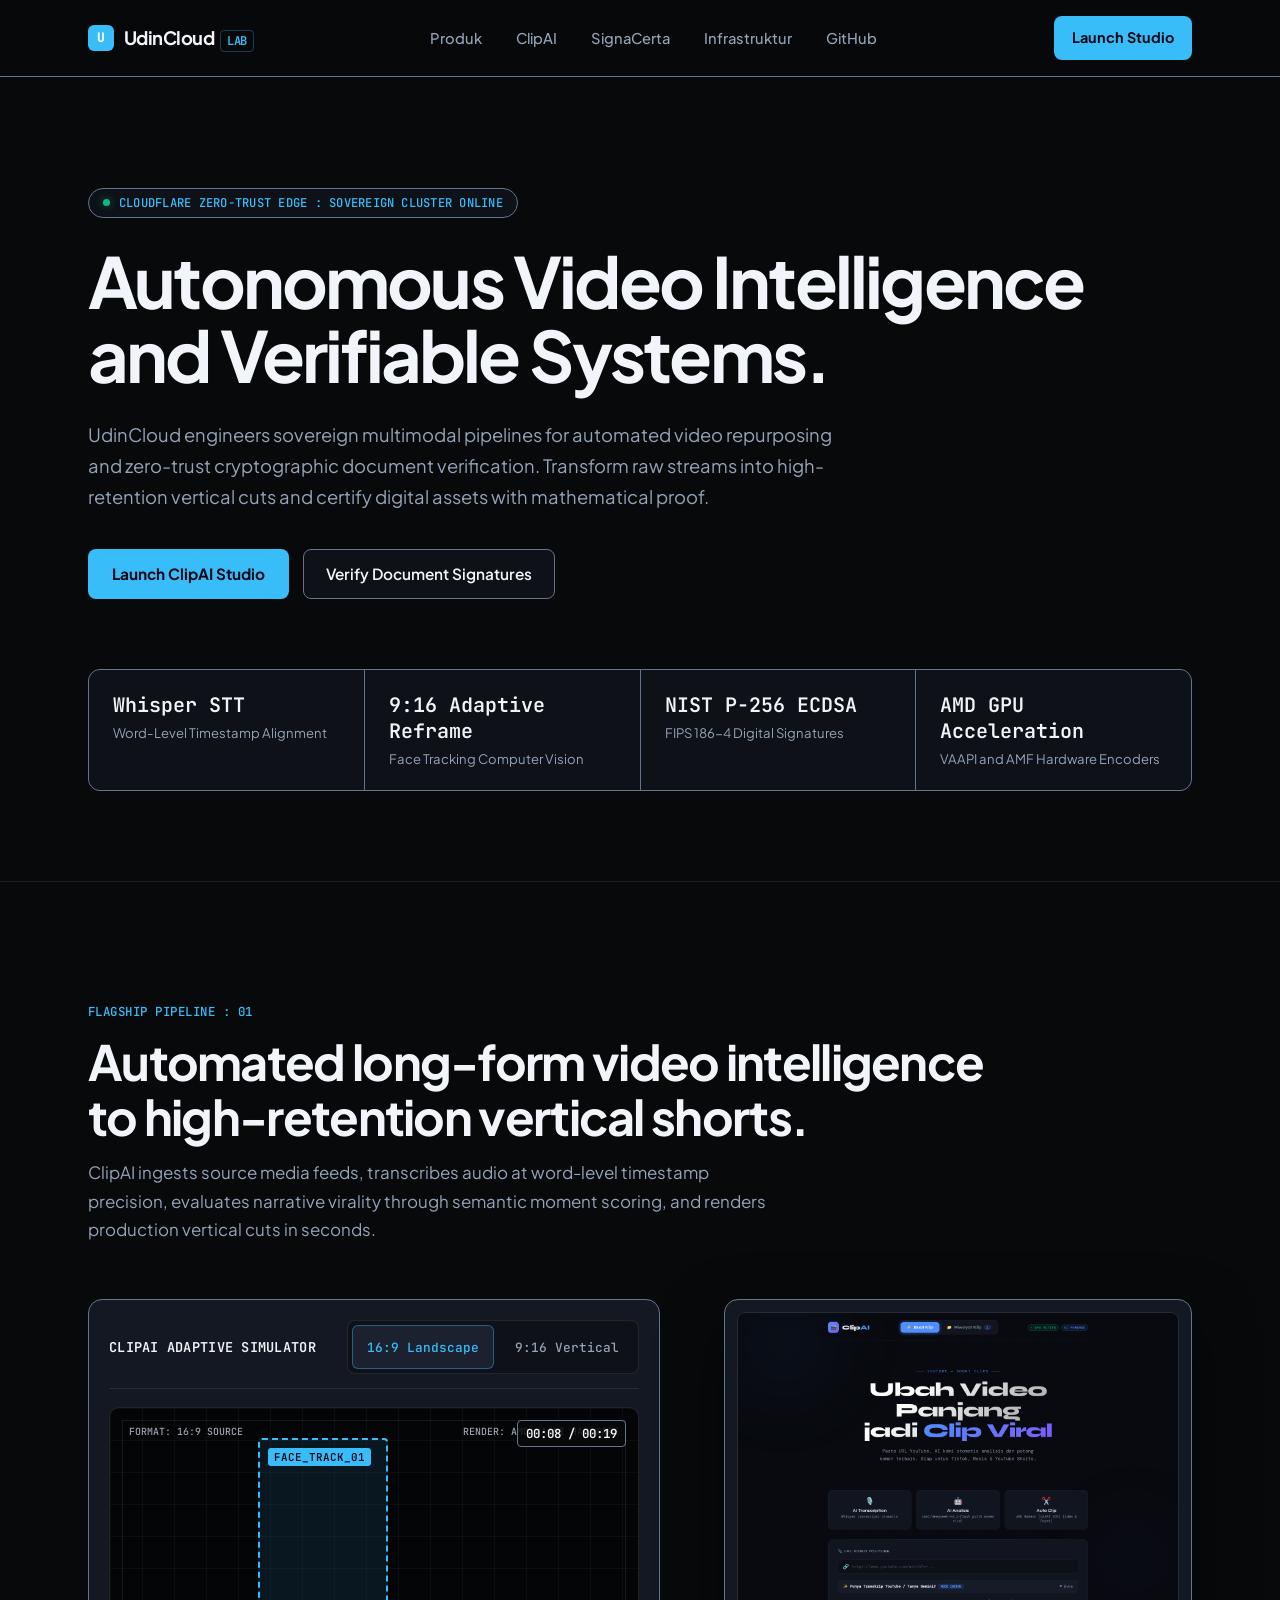
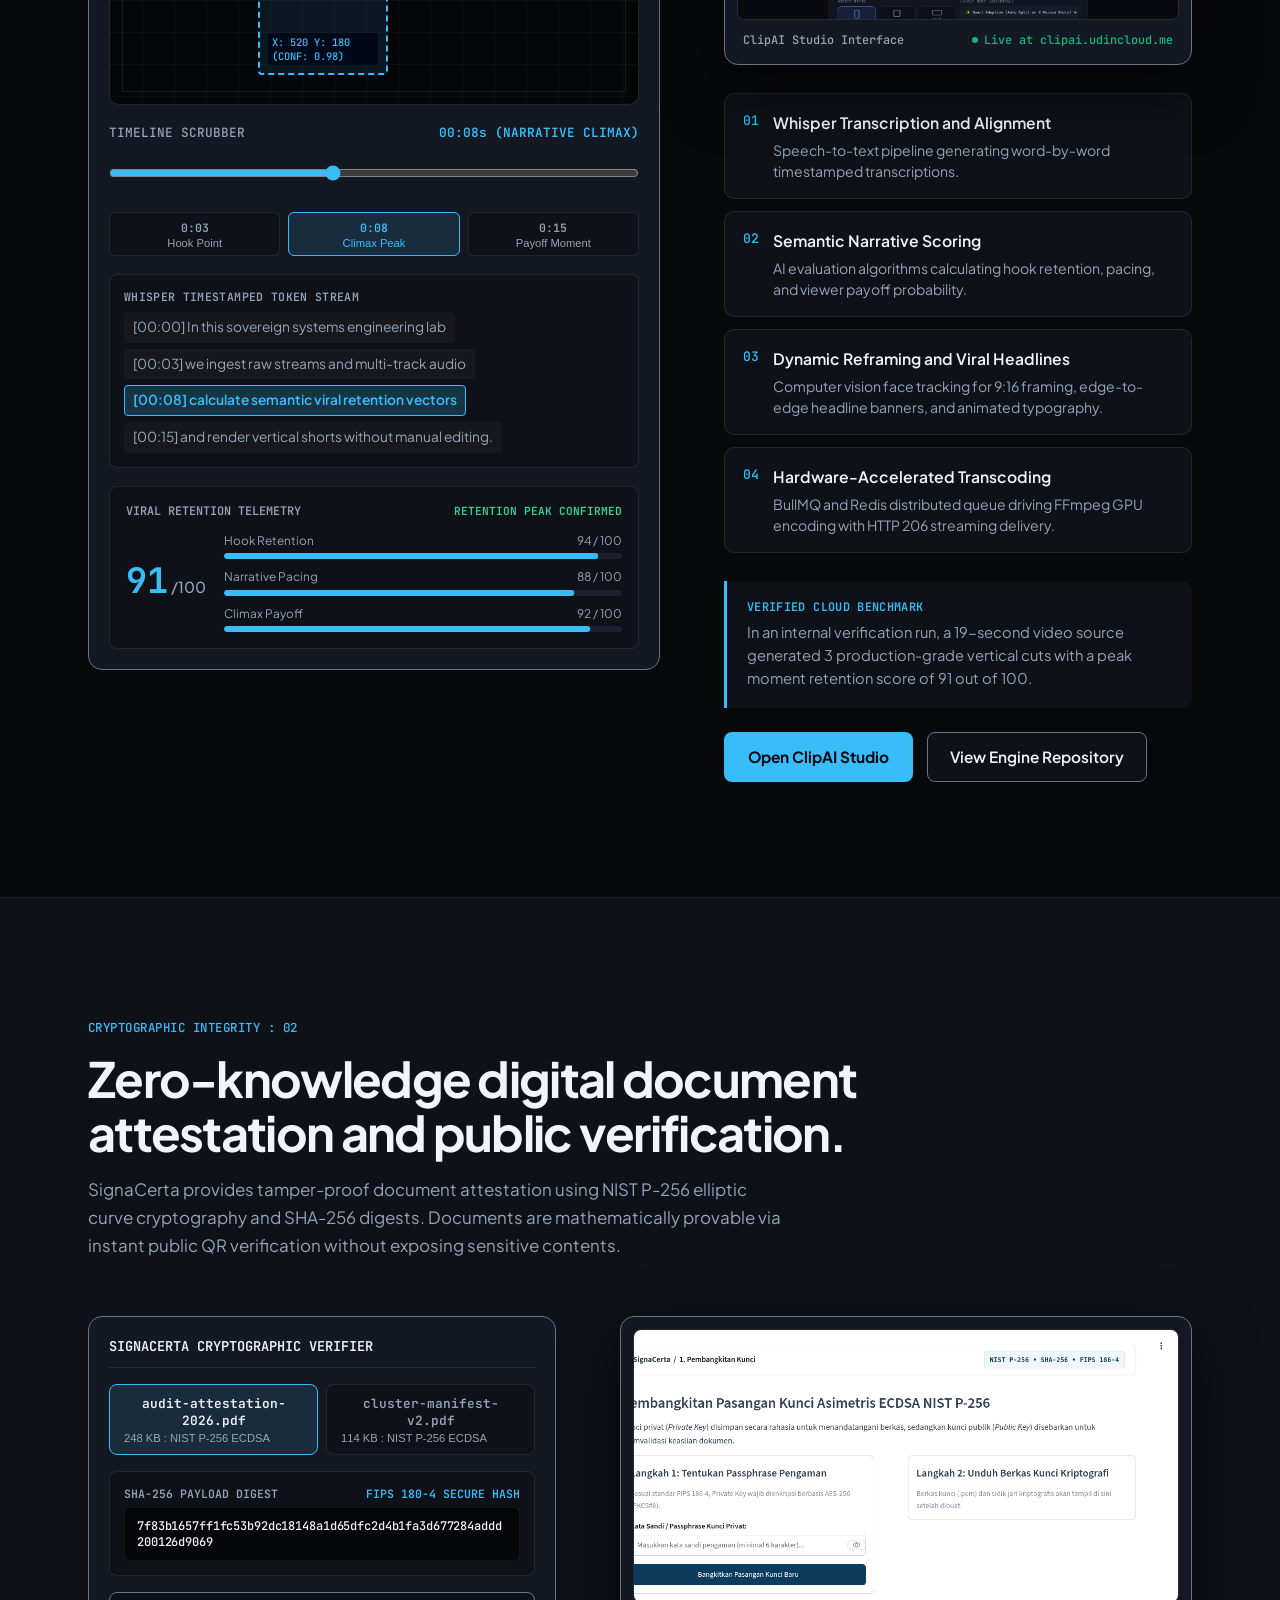
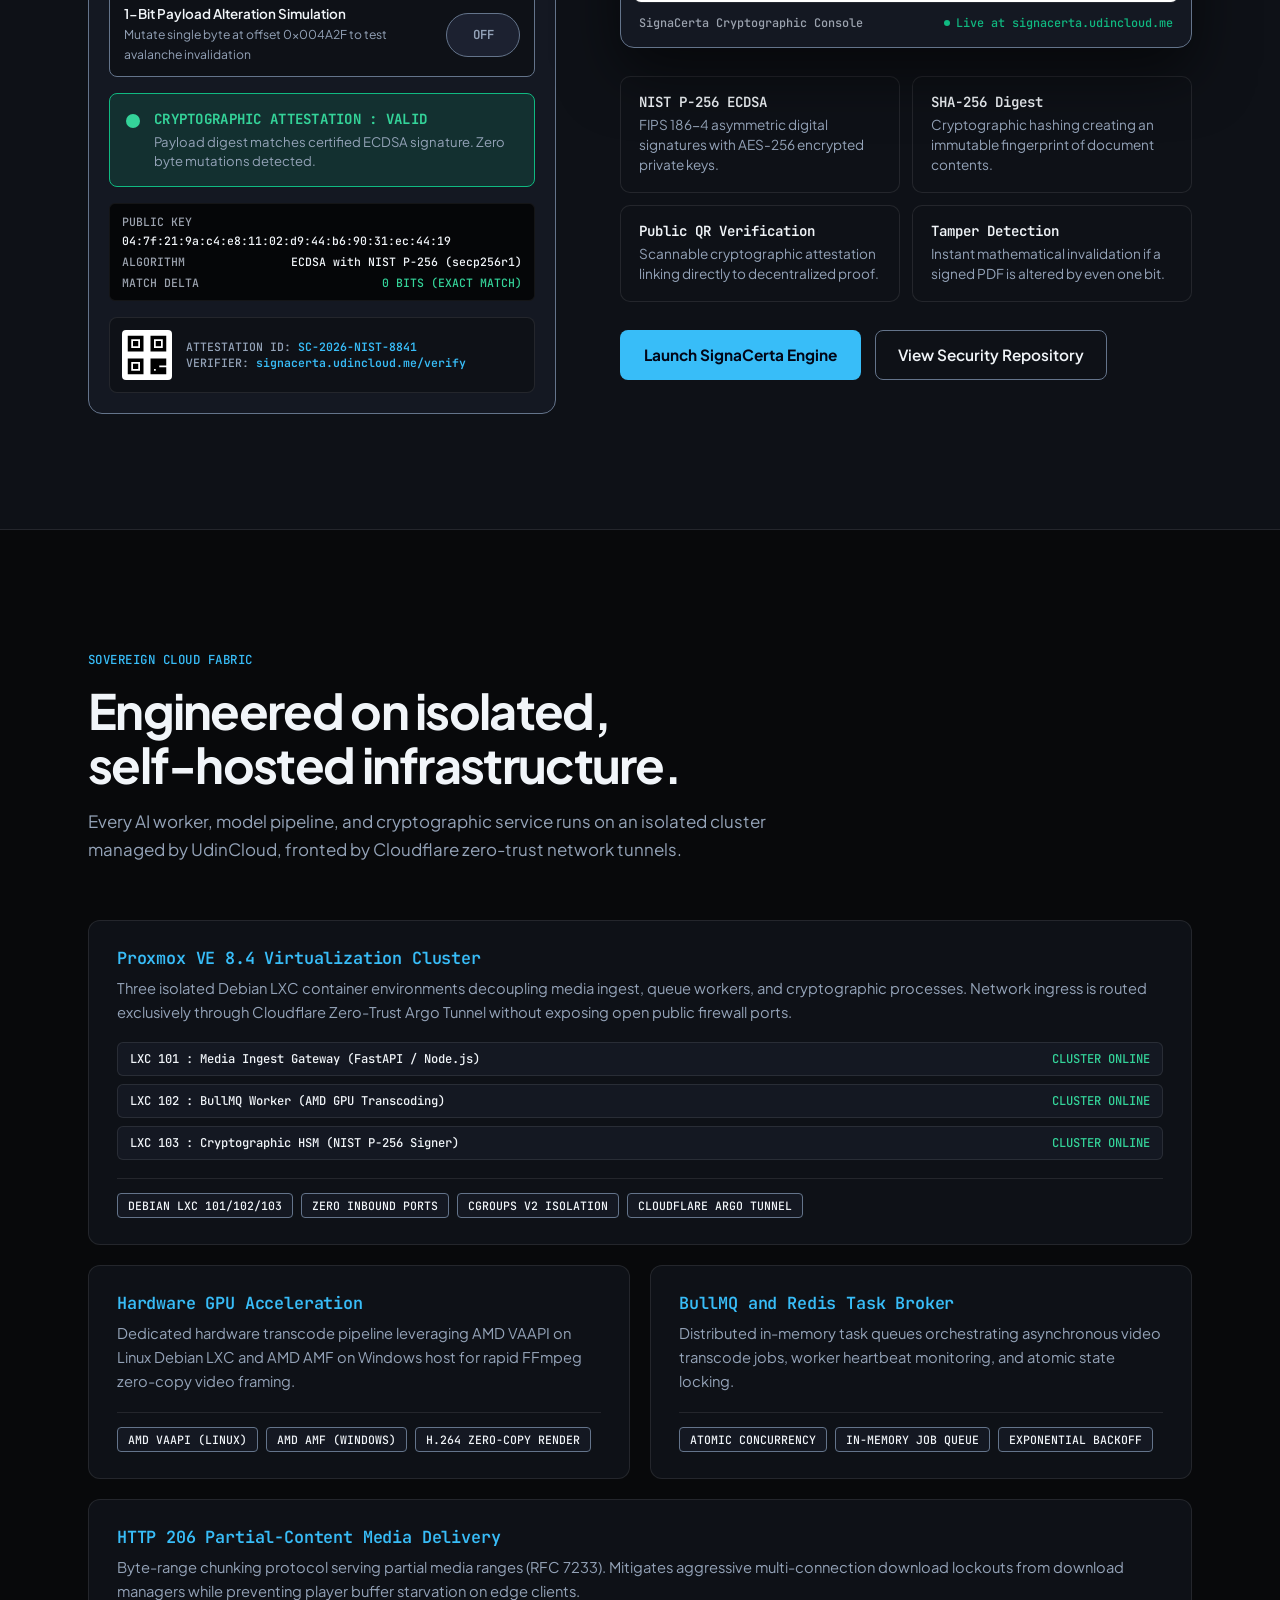
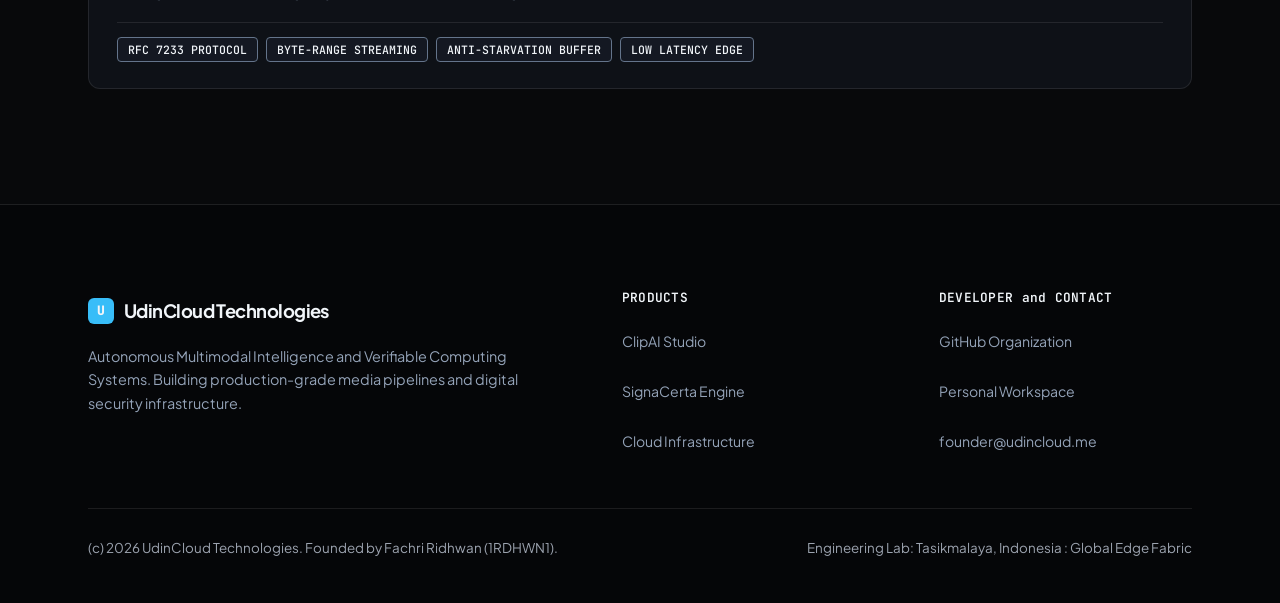
==== commit b09cfb83: "feat(ui): redesign landing page into High-Tech Systems Lab with interactive simulators and zero-slop" ====
--- a/index.html
+++ b/index.html
@@ -4,357 +4,1634 @@
 <meta charset="utf-8">
 <meta name="viewport" content="width=device-width,initial-scale=1">
 <meta name="color-scheme" content="dark">
-<title>UdinCloud Technologies | Autonomous Multimodal Video Intelligence</title>
-<meta name="description" content="UdinCloud engineers high-throughput pipelines for automated video repurposing and zero-trust cryptographic document verification.">
+<title>UdinCloud Technologies | Autonomous Multimodal Video Intelligence and Verifiable Systems</title>
+<meta name="description" content="UdinCloud engineers sovereign multimodal pipelines for automated video repurposing and zero-trust cryptographic document verification.">
 <meta property="og:title" content="UdinCloud Technologies">
 <meta property="og:description" content="Autonomous Multimodal Video Intelligence and Verifiable Systems.">
 <meta property="og:type" content="website">
 <meta property="og:url" content="https://udincloud.me/">
-<link rel="icon" href="data:image/svg+xml,%3Csvg xmlns='http://www.w3.org/2000/svg' viewBox='0 0 32 32'%3E%3Crect width='32' height='32' rx='6' fill='%2308090d'/%3E%3Cpath d='M9 16h14M16 9v14' stroke='%2338bdf8' stroke-width='3' stroke-linecap='round'/%3E%3C/svg%3E">
+<link rel="icon" href="data:image/svg+xml,%3Csvg xmlns='http://www.w3.org/2000/svg' viewBox='0 0 32 32'%3E%3Crect width='32' height='32' rx='6' fill='%2308090b'/%3E%3Cpath d='M9 16h14M16 9v14' stroke='%2338bdf8' stroke-width='3' stroke-linecap='round'/%3E%3C/svg%3E">
 <link rel="preconnect" href="https://fonts.googleapis.com">
 <link rel="preconnect" href="https://fonts.gstatic.com" crossorigin>
-<link href="https://fonts.googleapis.com/css2?family=Plus+Jakarta+Sans:wght@400;500;600;700&family=JetBrains+Mono:wght@400;500&display=swap" rel="stylesheet">
+<link href="https://fonts.googleapis.com/css2?family=Plus+Jakarta+Sans:wght@400;500;600;700&family=JetBrains+Mono:wght@400;500;600&display=swap" rel="stylesheet">
 <style>
-:root{
-  --bg:#07080b;
-  --bg-surface:#0d0f15;
-  --bg-card:#12151f;
-  --bg-elevated:#181c28;
-  --line:rgba(255,255,255,0.09);
-  --line-strong:#64748b;
-  --nav-border:#64748b;
-  --text-main:#f1f4fa;
-  --text-muted:#949cb0;
-  --text-dim:#9ca3af;
-  --accent-cyan:#38bdf8;
-  --accent-blue:#60a5fa;
-  --accent-indigo:#818cf8;
-  --signal-live:#34d399;
-  --font-sans:'Plus Jakarta Sans',system-ui,-apple-system,BlinkMacSystemFont,sans-serif;
-  --font-mono:'JetBrains Mono',ui-monospace,monospace;
-  --max-w:1200px;
-}
-*,*::before,*::after{box-sizing:border-box;min-width:0}
-html{scroll-behavior:smooth;background:var(--bg)}
-body{margin:0;background:var(--bg);color:var(--text-main);font:400 1rem/1.65 var(--font-sans);-webkit-font-smoothing:antialiased}
-h1,h2,h3,p,figure,ul,ol,dl,dd,dt{margin:0}
-ul,ol{list-style:none;padding:0}
-a{color:inherit;text-decoration:none}
-img{display:block;max-inline-size:stretch;max-inline-size:-webkit-fill-available}
-:focus-visible{outline:2px solid var(--accent-cyan);outline-offset:3px}
-.shell{max-width:var(--max-w);margin:0 auto;padding-left:clamp(20px,5vw,48px);padding-right:clamp(20px,5vw,48px)}
-.skip-link{position:absolute;left:-9999px;top:0;z-index:99;background:var(--accent-cyan);color:#000;padding:12px 18px;font-weight:700}
-.skip-link:focus{left:16px;top:16px}
-
-/* Top Navbar */
-.nav-wrap{border-bottom:1px solid var(--nav-border);background:rgba(7,8,11,0.92)}
-.nav{display:flex;align-items:center;justify-content:space-between;min-height:76px;gap:14px;flex-wrap:nowrap}
-.brand{display:inline-flex;align-items:center;gap:10px;font-weight:700;font-size:1.18rem;letter-spacing:-0.03em;min-height:44px;min-width:44px;white-space:nowrap}
-.brand-icon{width:22px;height:22px;border-radius:5px;background:var(--accent-cyan);display:grid;place-items:center;color:#000;font-size:13px;font-weight:800}
-.brand span{color:var(--accent-cyan)}
-.nav-links{display:flex;align-items:center;gap:6px}
-.nav-links a{min-height:44px;min-width:44px;padding:0 14px;display:inline-flex;align-items:center;justify-content:center;color:var(--text-muted);font-size:0.92rem;font-weight:500;border-radius:7px;transition:color 0.15s,background 0.15s}
-.nav-links a:hover{color:var(--text-main);background:var(--bg-surface)}
-.btn-nav{min-height:44px;padding:0 18px;display:inline-flex;align-items:center;justify-content:center;background:var(--accent-cyan);color:#030712;font-size:0.9rem;font-weight:700;border-radius:8px;white-space:nowrap;transition:opacity 0.15s,transform 0.15s}
-.btn-nav:hover{opacity:0.92;transform:translateY(-1px)}
-
-/* Hero Section */
-.hero{padding:clamp(60px,9vw,110px) 0 clamp(48px,7vw,90px);border-bottom:1px solid var(--line)}
-.hero-tag{display:inline-flex;align-items:center;gap:9px;padding:6px 14px;border:1px solid var(--line-strong);border-radius:100px;background:var(--bg-surface);font:500 0.76rem var(--font-mono);color:var(--accent-cyan);letter-spacing:0.02em;margin-bottom:26px}
-.hero-tag::before{content:'';width:7px;height:7px;border-radius:99px;background:var(--signal-live)}
-h1{font-size:clamp(2.35rem,5.6vw,4.4rem);line-height:1.06;letter-spacing:-0.04em;font-weight:700;max-width:20ch;text-wrap:balance}
-.hero-sub{margin-top:26px;max-width:54ch;color:var(--text-muted);font-size:1.15rem;line-height:1.7}
-.hero-cta{display:flex;flex-wrap:wrap;gap:14px;margin-top:36px}
-.btn-primary{min-height:50px;min-width:44px;padding:0 24px;display:inline-flex;align-items:center;justify-content:center;background:var(--accent-cyan);color:#020617;font-weight:700;font-size:0.96rem;border-radius:9px;transition:opacity 0.15s,transform 0.15s}
-.btn-primary:hover{opacity:0.92;transform:translateY(-2px)}
-.btn-secondary{min-height:50px;min-width:44px;padding:0 22px;display:inline-flex;align-items:center;justify-content:center;border:1px solid var(--line-strong);background:var(--bg-surface);color:var(--text-main);font-weight:600;font-size:0.96rem;border-radius:9px;transition:background 0.15s,border-color 0.15s,transform 0.15s}
-.btn-secondary:hover{background:var(--bg-card);border-color:rgba(255,255,255,0.3);transform:translateY(-2px)}
-
-/* KPI Strip */
-.kpi-strip{display:grid;grid-template-columns:repeat(4,minmax(0,1fr));gap:1px;background:var(--line);border:1px solid var(--line);border-radius:12px;overflow:hidden;margin-top:clamp(40px,6vw,70px)}
-.kpi-item{background:var(--bg-surface);padding:20px 22px}
-.kpi-val{font:600 1.25rem var(--font-mono);color:var(--text-main)}
-.kpi-lbl{font-size:0.82rem;color:var(--text-muted);margin-top:4px}
-
-/* Section Header */
-.section-intro{margin-bottom:clamp(36px,5vw,56px)}
-.tag{font:500 0.78rem var(--font-mono);color:var(--accent-cyan);letter-spacing:0.04em}
-.h2{font-size:clamp(1.9rem,3.8vw,3.1rem);line-height:1.12;letter-spacing:-0.035em;font-weight:700;margin-top:12px;text-wrap:balance}
-.sub-copy{color:var(--text-muted);font-size:1.06rem;margin-top:14px;max-width:58ch}
-
-/* Product Section 1: ClipAI */
-.section-clipai{padding:clamp(64px,9vw,120px) 0;border-bottom:1px solid var(--line)}
-.clipai-grid{display:grid;grid-template-columns:minmax(0,1.05fr) minmax(0,0.95fr);gap:clamp(36px,6vw,72px);align-items:center}
-.pipeline-list{display:grid;gap:12px;margin:28px 0}
-.pipeline-card{background:var(--bg-surface);border:1px solid var(--line);border-radius:10px;padding:16px 18px;display:grid;grid-template-columns:auto minmax(0,1fr);gap:14px;align-items:start}
-.pipeline-num{font:500 0.8rem var(--font-mono);color:var(--accent-cyan);padding-top:2px}
-.pipeline-title{font-weight:600;font-size:0.98rem;color:var(--text-main)}
-.pipeline-desc{color:var(--text-muted);font-size:0.88rem;margin-top:3px}
-.benchmark-box{padding:18px 20px;border-left:3px solid var(--accent-cyan);background:var(--bg-surface);border-radius:0 10px 10px 0;margin-top:26px}
-.benchmark-tag{font:600 0.74rem var(--font-mono);color:var(--accent-cyan)}
-.benchmark-text{font-size:0.92rem;color:var(--text-muted);margin-top:6px}
+:root {
+  --bg: #08090b;
+  --bg-surface: #0e1117;
+  --bg-card: #141822;
+  --bg-elevated: #1c2130;
+  --line: rgba(255, 255, 255, 0.09);
+  --line-strong: #64748b;
+  --nav-border: #64748b;
+  --text-main: #f1f5f9;
+  --text-muted: #94a3b8;
+  --text-dim: #9ca3af;
+  --accent-cyan: #38bdf8;
+  --accent-cyan-dim: rgba(56, 189, 248, 0.12);
+  --accent-emerald: #10b981;
+  --accent-emerald-bright: #34d399;
+  --accent-emerald-dim: rgba(16, 185, 129, 0.15);
+  --accent-rose: #f43f5e;
+  --accent-rose-dim: rgba(244, 63, 94, 0.15);
+  --signal-live: #10b981;
+  --font-sans: 'Plus Jakarta Sans', system-ui, -apple-system, BlinkMacSystemFont, sans-serif;
+  --font-mono: 'JetBrains Mono', ui-monospace, monospace;
+  --max-w: 1200px;
+}
+*, *::before, *::after {
+  box-sizing: border-box;
+  min-width: 0;
+}
+html {
+  scroll-behavior: smooth;
+  background: var(--bg);
+}
+html:has(:focus) {
+  scroll-behavior: auto;
+}
+body {
+  margin: 0;
+  background: var(--bg);
+  color: var(--text-main);
+  font: 400 1rem/1.65 var(--font-sans);
+  -webkit-font-smoothing: antialiased;
+}
+h1, h2, h3, p, figure, ul, ol, dl, dd, dt {
+  margin: 0;
+}
+ul, ol {
+  list-style: none;
+  padding: 0;
+}
+a {
+  color: inherit;
+  text-decoration: none;
+}
+img {
+  display: block;
+  max-inline-size: stretch;
+  max-inline-size: -webkit-fill-available;
+}
+:focus-visible {
+  outline: 2px solid var(--accent-cyan);
+  outline-offset: 3px;
+}
+.shell {
+  max-width: var(--max-w);
+  margin: 0 auto;
+  padding-left: clamp(20px, 5vw, 48px);
+  padding-right: clamp(20px, 5vw, 48px);
+}
+.skip-link {
+  position: absolute;
+  left: -9999px;
+  top: 0;
+  z-index: 100;
+  background: var(--accent-cyan);
+  color: #020617;
+  padding: 12px 20px;
+  font-weight: 700;
+  font-family: var(--font-mono);
+  font-size: 0.9rem;
+  border-radius: 6px;
+  text-decoration: none;
+}
+.skip-link:focus {
+  left: 16px;
+  top: 16px;
+}
+
+/* Navigation Shell */
+.nav-wrap {
+  position: sticky;
+  top: 0;
+  z-index: 90;
+  background: rgba(8, 9, 11, 0.94);
+  backdrop-filter: blur(12px);
+  -webkit-backdrop-filter: blur(12px);
+  border-bottom: 1px solid var(--nav-border);
+}
+.nav {
+  display: flex;
+  align-items: center;
+  justify-content: space-between;
+  min-height: 76px;
+  gap: 16px;
+}
+.brand {
+  display: inline-flex;
+  align-items: center;
+  gap: 10px;
+  font-weight: 700;
+  font-size: 1.15rem;
+  letter-spacing: -0.03em;
+  min-height: 44px;
+  min-width: 44px;
+  white-space: nowrap;
+}
+.brand-icon {
+  width: 26px;
+  height: 26px;
+  border-radius: 6px;
+  background: var(--accent-cyan);
+  display: grid;
+  place-items: center;
+  color: #020617;
+  font-size: 13px;
+  font-weight: 800;
+  font-family: var(--font-mono);
+}
+.brand span {
+  color: var(--text-main);
+}
+.brand .brand-lab {
+  color: var(--accent-cyan);
+  font-family: var(--font-mono);
+  font-size: 0.76rem;
+  margin-left: 4px;
+  font-weight: 600;
+  border: 1px solid rgba(56, 189, 248, 0.3);
+  padding: 2px 6px;
+  border-radius: 4px;
+}
+.nav-links {
+  display: flex;
+  align-items: center;
+  gap: 6px;
+}
+.nav-links a {
+  min-height: 44px;
+  min-width: 44px;
+  padding: 0 14px;
+  display: inline-flex;
+  align-items: center;
+  justify-content: center;
+  color: var(--text-muted);
+  font-size: 0.92rem;
+  font-weight: 500;
+  border-radius: 7px;
+  transition: color 0.15s, background 0.15s;
+}
+.nav-links a:hover {
+  color: var(--text-main);
+  background: var(--bg-surface);
+}
+.btn-nav {
+  min-height: 44px;
+  padding: 0 18px;
+  display: inline-flex;
+  align-items: center;
+  justify-content: center;
+  background: var(--accent-cyan);
+  color: #020617;
+  font-size: 0.9rem;
+  font-weight: 700;
+  border-radius: 8px;
+  white-space: nowrap;
+  transition: opacity 0.15s, transform 0.15s;
+}
+.btn-nav:hover {
+  opacity: 0.92;
+  transform: translateY(-1px);
+}
+
+/* Systems Lab Hero */
+.hero {
+  padding: clamp(60px, 9vw, 110px) 0 clamp(48px, 7vw, 90px);
+  border-bottom: 1px solid var(--line);
+}
+.hero-tag {
+  display: inline-flex;
+  align-items: center;
+  gap: 9px;
+  padding: 6px 14px;
+  border: 1px solid var(--line-strong);
+  border-radius: 100px;
+  background: var(--bg-surface);
+  font: 500 0.76rem var(--font-mono);
+  color: var(--accent-cyan);
+  letter-spacing: 0.02em;
+  margin-bottom: 26px;
+}
+.hero-tag::before {
+  content: '';
+  width: 7px;
+  height: 7px;
+  border-radius: 99px;
+  background: var(--signal-live);
+  box-shadow: 0 0 8px rgba(16, 185, 129, 0.6);
+}
+h1 {
+  font-size: clamp(2.35rem, 5.6vw, 4.4rem);
+  line-height: 1.06;
+  letter-spacing: -0.04em;
+  font-weight: 700;
+  color: var(--text-main);
+  max-width: 22ch;
+  text-wrap: balance;
+}
+.hero-sub {
+  margin-top: 26px;
+  max-width: 58ch;
+  color: var(--text-muted);
+  font-size: 1.15rem;
+  line-height: 1.7;
+}
+.hero-cta {
+  display: flex;
+  flex-wrap: wrap;
+  gap: 14px;
+  margin-top: 36px;
+}
+.btn-primary {
+  min-height: 50px;
+  min-width: 44px;
+  padding: 0 24px;
+  display: inline-flex;
+  align-items: center;
+  justify-content: center;
+  background: var(--accent-cyan);
+  color: #020617;
+  font-weight: 700;
+  font-size: 0.96rem;
+  border-radius: 8px;
+  transition: opacity 0.15s, transform 0.15s;
+}
+.btn-primary:hover {
+  opacity: 0.92;
+  transform: translateY(-2px);
+}
+.btn-secondary {
+  min-height: 50px;
+  min-width: 44px;
+  padding: 0 22px;
+  display: inline-flex;
+  align-items: center;
+  justify-content: center;
+  border: 1px solid var(--line-strong);
+  border-top: 1px solid var(--line-strong);
+  background: var(--bg-surface);
+  color: var(--text-main);
+  font-weight: 600;
+  font-size: 0.96rem;
+  border-radius: 8px;
+  transition: background 0.15s, border-color 0.15s, transform 0.15s;
+}
+.btn-secondary:hover {
+  background: var(--bg-card);
+  border-color: rgba(255, 255, 255, 0.35);
+  transform: translateY(-2px);
+}
+
+/* KPI Spec Strip */
+.kpi-strip {
+  display: grid;
+  grid-template-columns: repeat(4, minmax(0, 1fr));
+  gap: 1px;
+  background: var(--line-strong);
+  border: 1px solid var(--line-strong);
+  border-radius: 12px;
+  overflow: hidden;
+  margin-top: clamp(40px, 6vw, 70px);
+}
+.kpi-item {
+  background: var(--bg-surface);
+  padding: 22px 24px;
+}
+.kpi-val {
+  font: 600 1.25rem var(--font-mono);
+  color: var(--text-main);
+}
+.kpi-lbl {
+  font-size: 0.82rem;
+  color: var(--text-muted);
+  margin-top: 6px;
+  line-height: 1.4;
+}
+
+/* Section Header Styles */
+.section-intro {
+  margin-bottom: clamp(36px, 5vw, 56px);
+}
+.tag {
+  font: 500 0.78rem var(--font-mono);
+  color: var(--accent-cyan);
+  letter-spacing: 0.04em;
+}
+.h2 {
+  font-size: clamp(1.9rem, 3.8vw, 3.1rem);
+  line-height: 1.12;
+  letter-spacing: -0.035em;
+  font-weight: 700;
+  color: var(--text-main);
+  margin-top: 12px;
+  text-wrap: balance;
+}
+.sub-copy {
+  color: var(--text-muted);
+  font-size: 1.06rem;
+  margin-top: 14px;
+  max-width: 58ch;
+  line-height: 1.68;
+}
+
+/* Section 1: ClipAI Flagship & Simulator */
+.section-clipai {
+  padding: clamp(64px, 9vw, 120px) 0;
+  border-bottom: 1px solid var(--line);
+}
+.clipai-layout {
+  display: grid;
+  grid-template-columns: minmax(0, 1.1fr) minmax(0, 0.9fr);
+  gap: clamp(36px, 5vw, 64px);
+  align-items: start;
+}
+.pipeline-list {
+  display: grid;
+  gap: 12px;
+  margin: 28px 0;
+}
+.pipeline-card {
+  background: var(--bg-surface);
+  border: 1px solid var(--line);
+  border-radius: 10px;
+  padding: 16px 18px;
+  display: grid;
+  grid-template-columns: auto minmax(0, 1fr);
+  gap: 14px;
+  align-items: start;
+}
+.pipeline-num {
+  font: 500 0.82rem var(--font-mono);
+  color: var(--accent-cyan);
+  padding-top: 2px;
+}
+.pipeline-title {
+  font-weight: 600;
+  font-size: 0.98rem;
+  color: var(--text-main);
+}
+.pipeline-desc {
+  color: var(--text-muted);
+  font-size: 0.88rem;
+  margin-top: 4px;
+  line-height: 1.5;
+}
+.benchmark-box {
+  padding: 18px 20px;
+  border-left: 3px solid var(--accent-cyan);
+  background: var(--bg-surface);
+  border-radius: 0 10px 10px 0;
+  margin-top: 26px;
+}
+.benchmark-tag {
+  font: 600 0.74rem var(--font-mono);
+  color: var(--accent-cyan);
+  letter-spacing: 0.03em;
+}
+.benchmark-text {
+  font-size: 0.92rem;
+  color: var(--text-muted);
+  margin-top: 6px;
+  line-height: 1.55;
+}
+
+/* Interactive Simulator Container */
+.sim-console {
+  background: var(--bg-card);
+  border: 1px solid var(--line-strong);
+  border-radius: 14px;
+  padding: 20px;
+  display: flex;
+  flex-direction: column;
+  gap: 18px;
+}
+.sim-header {
+  display: flex;
+  align-items: center;
+  justify-content: space-between;
+  flex-wrap: wrap;
+  gap: 12px;
+  padding-bottom: 14px;
+  border-bottom: 1px solid var(--line);
+}
+.sim-title {
+  font: 600 0.85rem var(--font-mono);
+  color: var(--text-main);
+  letter-spacing: 0.02em;
+}
+.tab-controls {
+  display: inline-flex;
+  gap: 6px;
+  background: var(--bg-surface);
+  padding: 4px;
+  border-radius: 8px;
+  border: 1px solid var(--line);
+}
+.btn-tab {
+  min-height: 44px;
+  min-width: 44px;
+  padding: 0 14px;
+  border: 1px solid transparent;
+  background: transparent;
+  color: var(--text-muted);
+  font: 500 0.8rem var(--font-mono);
+  border-radius: 6px;
+  cursor: pointer;
+  display: inline-flex;
+  align-items: center;
+  justify-content: center;
+  transition: all 0.15s ease;
+}
+.btn-tab.active {
+  background: var(--bg-elevated);
+  color: var(--accent-cyan);
+  border-color: rgba(56, 189, 248, 0.4);
+}
+.sim-display-frame {
+  position: relative;
+  background: #040507;
+  border: 1px solid rgba(255, 255, 255, 0.12);
+  border-radius: 10px;
+  aspect-ratio: 16 / 9;
+  overflow: hidden;
+  display: flex;
+  align-items: center;
+  justify-content: center;
+  container-type: inline-size;
+}
+.sim-grid-canvas {
+  position: absolute;
+  inset: 0;
+  background-image: linear-gradient(to right, rgba(255, 255, 255, 0.03) 1px, transparent 1px),
+                    linear-gradient(to bottom, rgba(255, 255, 255, 0.03) 1px, transparent 1px);
+  background-size: 32px 32px;
+}
+.bounding-box {
+  position: absolute;
+  border: 2px dashed var(--accent-cyan);
+  background: rgba(56, 189, 248, 0.1);
+  border-radius: 4px;
+  display: flex;
+  flex-direction: column;
+  justify-content: space-between;
+  padding: 8px;
+  box-sizing: border-box;
+  transition: all 0.2s cubic-bezier(0.16, 1, 0.3, 1);
+  max-width: 100%;
+}
+.box-mode-16-9 {
+  width: min(130px, 42cqi);
+  height: 80%;
+  left: 28%;
+  top: 10%;
+}
+.box-mode-9-16 {
+  width: min(120px, 40cqi);
+  height: 88%;
+  left: 30%;
+  top: 6%;
+  border-style: solid;
+  border-color: var(--accent-cyan);
+  background: rgba(56, 189, 248, 0.06);
+}
+.bounding-tag {
+  font: 600 0.68rem var(--font-mono);
+  color: #020617;
+  background: var(--accent-cyan);
+  padding: 2px 6px;
+  border-radius: 3px;
+  align-self: flex-start;
+}
+.bounding-coords {
+  font: 500 0.65rem var(--font-mono);
+  color: var(--accent-cyan);
+  background: rgba(2, 6, 23, 0.85);
+  padding: 2px 4px;
+  border-radius: 3px;
+}
+.hud-timestamp {
+  position: absolute;
+  top: 12px;
+  right: 12px;
+  font: 600 0.78rem var(--font-mono);
+  color: var(--text-main);
+  background: rgba(8, 9, 11, 0.85);
+  border: 1px solid var(--line-strong);
+  padding: 4px 8px;
+  border-radius: 4px;
+}
+.hud-safe-zone {
+  position: absolute;
+  inset: 12px;
+  border: 1px solid rgba(255, 255, 255, 0.08);
+  pointer-events: none;
+  display: flex;
+  justify-content: space-between;
+  padding: 4px 6px;
+  font: 500 0.62rem var(--font-mono);
+  color: var(--text-dim);
+}
+
+/* Scrubber Controls */
+.scrubber-panel {
+  display: flex;
+  flex-direction: column;
+  gap: 10px;
+}
+.scrubber-header {
+  display: flex;
+  justify-content: space-between;
+  align-items: center;
+  font: 500 0.8rem var(--font-mono);
+}
+.scrubber-label {
+  color: var(--text-muted);
+}
+.scrubber-time-val {
+  color: var(--accent-cyan);
+  font-weight: 600;
+}
+.scrubber-track-wrap {
+  position: relative;
+  width: stretch;
+  max-inline-size: -webkit-fill-available;
+  inline-size: -webkit-fill-available;
+}
+.scrubber-input {
+  width: stretch;
+  max-inline-size: -webkit-fill-available;
+  inline-size: -webkit-fill-available;
+  height: 44px;
+  cursor: pointer;
+  accent-color: var(--accent-cyan);
+  background: transparent;
+  margin: 0;
+}
+.marker-buttons {
+  display: grid;
+  grid-template-columns: repeat(3, minmax(0, 1fr));
+  gap: 8px;
+}
+.marker-btn {
+  min-height: 44px;
+  min-width: 44px;
+  padding: 6px 10px;
+  border: 1px solid var(--line);
+  background: var(--bg-surface);
+  color: var(--text-muted);
+  border-radius: 6px;
+  display: flex;
+  flex-direction: column;
+  align-items: center;
+  justify-content: center;
+  cursor: pointer;
+  transition: all 0.15s ease;
+}
+.marker-btn:hover {
+  background: var(--bg-elevated);
+  color: var(--text-main);
+  border-color: var(--line-strong);
+}
+.marker-btn.active {
+  border-color: var(--accent-cyan);
+  color: var(--accent-cyan);
+  background: var(--accent-cyan-dim);
+}
+.marker-time {
+  font: 600 0.72rem var(--font-mono);
+}
+.marker-label {
+  font-size: 0.7rem;
+  margin-top: 2px;
+}
+
+/* Whisper Token Alignment Box */
+.whisper-box {
+  background: var(--bg-surface);
+  border: 1px solid var(--line);
+  border-radius: 8px;
+  padding: 14px;
+}
+.whisper-header {
+  font: 600 0.72rem var(--font-mono);
+  color: var(--text-muted);
+  letter-spacing: 0.03em;
+  margin-bottom: 8px;
+}
+.whisper-tokens {
+  display: flex;
+  flex-wrap: wrap;
+  gap: 6px;
+  font-size: 0.86rem;
+  line-height: 1.5;
+}
+.w-token {
+  padding: 4px 8px;
+  border-radius: 4px;
+  background: rgba(255, 255, 255, 0.03);
+  color: var(--text-muted);
+  border: 1px solid transparent;
+  transition: all 0.15s ease;
+}
+.w-token.active {
+  background: rgba(56, 189, 248, 0.2);
+  color: var(--accent-cyan);
+  border-color: var(--accent-cyan);
+  font-weight: 600;
+}
+
+/* Retention Gauge Card */
+.retention-box {
+  background: var(--bg-surface);
+  border: 1px solid var(--line);
+  border-radius: 8px;
+  padding: 16px;
+}
+.retention-top {
+  display: flex;
+  align-items: center;
+  justify-content: space-between;
+  margin-bottom: 12px;
+}
+.retention-title {
+  font: 600 0.74rem var(--font-mono);
+  color: var(--text-muted);
+}
+.retention-status {
+  font: 600 0.7rem var(--font-mono);
+  color: var(--accent-emerald-bright);
+}
+.retention-metrics {
+  display: grid;
+  grid-template-columns: auto minmax(0, 1fr);
+  gap: 18px;
+  align-items: center;
+}
+.retention-main-number {
+  font: 700 2.2rem var(--font-mono);
+  color: var(--accent-cyan);
+  line-height: 1;
+}
+.retention-denom {
+  font-size: 0.95rem;
+  color: var(--text-muted);
+  font-weight: 500;
+}
+.retention-bars {
+  display: flex;
+  flex-direction: column;
+  gap: 8px;
+}
+.score-row {
+  display: flex;
+  flex-direction: column;
+  gap: 3px;
+}
+.score-meta {
+  display: flex;
+  justify-content: space-between;
+  font-size: 0.74rem;
+  color: var(--text-muted);
+}
+.score-track {
+  height: 6px;
+  background: var(--bg-elevated);
+  border-radius: 3px;
+  overflow: hidden;
+}
+.score-bar {
+  height: 6px;
+  background: var(--accent-cyan);
+  border-radius: 3px;
+  transform-origin: left;
+  transition: transform 0.25s ease;
+}
 
 /* UI Preview Frame */
-.preview-shell{container-type:inline-size;max-width:calc(100vw - 40px);background:var(--bg-card);border:1px solid var(--line-strong);border-radius:14px;padding:10px;box-shadow:0 24px 60px rgba(0,0,0,0.5)}
-.preview-img{width:100cqi;max-width:100cqi;height:auto;border-radius:8px;border:1px solid rgba(255,255,255,0.06)}
-.preview-meta{display:flex;flex-wrap:wrap;gap:6px 12px;align-items:center;justify-content:space-between;padding:12px 6px 4px;font:500 0.74rem var(--font-mono);color:var(--text-dim)}
-.preview-live-dot{display:inline-flex;align-items:center;gap:6px;color:var(--signal-live)}
-.preview-live-dot::before{content:'';width:6px;height:6px;border-radius:99px;background:var(--signal-live)}
-
-/* Product Section 2: SignaCerta */
-.section-signa{padding:clamp(64px,9vw,120px) 0;border-bottom:1px solid var(--line);background:var(--bg-surface)}
-.signa-grid{display:grid;grid-template-columns:minmax(0,0.95fr) minmax(0,1.05fr);gap:clamp(36px,6vw,72px);align-items:center}
-.spec-grid{display:grid;grid-template-columns:repeat(2,minmax(0,1fr));gap:12px;margin:28px 0}
-.spec-item{background:var(--bg-surface);border:1px solid var(--line);border-radius:10px;padding:16px 18px}
-.spec-title{font:600 0.88rem var(--font-mono);color:var(--text-main)}
-.spec-desc{font-size:0.85rem;color:var(--text-muted);margin-top:4px}
-
-/* Infrastructure Section */
-.section-infra{padding:clamp(64px,9vw,120px) 0;border-bottom:1px solid var(--line)}
-.infra-grid{display:grid;grid-template-columns:minmax(0,0.95fr) minmax(0,1.05fr);gap:clamp(36px,6vw,72px);align-items:start}
-.node-list{display:grid;gap:12px}
-.node-card{background:var(--bg-surface);border:1px solid var(--line);border-radius:10px;padding:16px 20px;display:grid;grid-template-columns:minmax(160px,0.45fr) minmax(0,1fr);gap:16px;align-items:baseline}
-.node-id{font-weight:600;font-size:0.92rem;color:var(--accent-cyan);letter-spacing:-0.01em}
-.node-desc{font-size:0.9rem;color:var(--text-muted)}
+.preview-shell {
+  container-type: inline-size;
+  background: var(--bg-card);
+  border: 1px solid var(--line-strong);
+  border-top: 1px solid var(--line-strong);
+  border-radius: 14px;
+  padding: 12px;
+  box-shadow: 0 24px 60px rgba(0, 0, 0, 0.55);
+}
+.preview-img {
+  width: 100cqi;
+  max-width: 100cqi;
+  height: auto;
+  border-radius: 8px;
+  border: 1px solid rgba(255, 255, 255, 0.08);
+}
+.preview-meta {
+  display: flex;
+  flex-wrap: wrap;
+  gap: 6px 12px;
+  align-items: center;
+  justify-content: space-between;
+  padding: 12px 6px 4px;
+  font: 500 0.74rem var(--font-mono);
+  color: var(--text-dim);
+}
+.preview-live-dot {
+  display: inline-flex;
+  align-items: center;
+  gap: 6px;
+  color: var(--signal-live);
+}
+.preview-live-dot::before {
+  content: '';
+  width: 6px;
+  height: 6px;
+  border-radius: 99px;
+  background: var(--signal-live);
+}
+
+/* Section 2: SignaCerta Cryptographic Verifier */
+.section-signa {
+  padding: clamp(64px, 9vw, 120px) 0;
+  border-bottom: 1px solid var(--line);
+  background: var(--bg-surface);
+}
+.signa-layout {
+  display: grid;
+  grid-template-columns: minmax(0, 0.9fr) minmax(0, 1.1fr);
+  gap: clamp(36px, 5vw, 64px);
+  align-items: start;
+}
+.verifier-console {
+  background: var(--bg-card);
+  border: 1px solid var(--line-strong);
+  border-radius: 14px;
+  padding: 20px;
+  display: flex;
+  flex-direction: column;
+  gap: 16px;
+}
+.verifier-header {
+  font: 600 0.85rem var(--font-mono);
+  color: var(--text-main);
+  padding-bottom: 12px;
+  border-bottom: 1px solid var(--line);
+}
+.doc-selector-grid {
+  display: grid;
+  grid-template-columns: repeat(2, minmax(0, 1fr));
+  gap: 8px;
+}
+.btn-doc {
+  min-height: 48px;
+  min-width: 44px;
+  padding: 10px 14px;
+  background: var(--bg-surface);
+  border: 1px solid var(--line);
+  border-radius: 8px;
+  color: var(--text-muted);
+  cursor: pointer;
+  display: flex;
+  flex-direction: column;
+  align-items: flex-start;
+  justify-content: center;
+  gap: 3px;
+  transition: all 0.15s ease;
+}
+.btn-doc:hover {
+  background: var(--bg-elevated);
+  border-color: var(--line-strong);
+  color: var(--text-main);
+}
+.btn-doc.active {
+  border-color: var(--accent-cyan);
+  background: var(--accent-cyan-dim);
+  color: var(--text-main);
+}
+.doc-name {
+  font: 600 0.8rem var(--font-mono);
+}
+.doc-meta {
+  font-size: 0.7rem;
+  color: var(--text-dim);
+}
+.hash-panel {
+  background: var(--bg-surface);
+  border: 1px solid var(--line);
+  border-radius: 8px;
+  padding: 14px;
+}
+.hash-title-row {
+  display: flex;
+  justify-content: space-between;
+  align-items: center;
+  margin-bottom: 6px;
+  font: 600 0.72rem var(--font-mono);
+}
+.hash-title {
+  color: var(--text-muted);
+}
+.hash-algo {
+  color: var(--accent-cyan);
+}
+.hash-display-code {
+  font: 500 0.75rem var(--font-mono);
+  color: var(--text-main);
+  word-break: break-all;
+  background: #050608;
+  padding: 10px 12px;
+  border-radius: 6px;
+  border: 1px solid rgba(255, 255, 255, 0.06);
+  letter-spacing: -0.01em;
+}
+.tamper-control {
+  display: flex;
+  align-items: center;
+  justify-content: space-between;
+  padding: 12px 14px;
+  background: var(--bg-surface);
+  border: 1px solid var(--line-strong);
+  border-radius: 8px;
+  gap: 12px;
+}
+.tamper-text-wrap {
+  display: flex;
+  flex-direction: column;
+  gap: 2px;
+}
+.tamper-title {
+  font: 600 0.84rem var(--font-sans);
+  color: var(--text-main);
+}
+.tamper-desc {
+  font-size: 0.76rem;
+  color: var(--text-muted);
+}
+.btn-toggle {
+  min-height: 44px;
+  min-width: 74px;
+  padding: 8px 14px;
+  border-radius: 24px;
+  border: 1px solid var(--line-strong);
+  background: var(--bg-elevated);
+  color: var(--text-muted);
+  font: 600 0.78rem var(--font-mono);
+  cursor: pointer;
+  display: inline-flex;
+  align-items: center;
+  justify-content: center;
+  gap: 6px;
+  transition: all 0.2s ease;
+}
+.btn-toggle.active {
+  background: var(--accent-rose);
+  border-color: var(--accent-rose);
+  color: #020617;
+  font-weight: 700;
+}
+
+/* Attestation Verdict Banner */
+.verdict-banner {
+  padding: 16px;
+  border-radius: 8px;
+  border: 1px solid var(--accent-emerald);
+  background: var(--accent-emerald-dim);
+  display: flex;
+  align-items: flex-start;
+  gap: 14px;
+  transition: all 0.2s ease;
+}
+.verdict-banner.tampered {
+  border-color: var(--accent-rose);
+  background: var(--accent-rose-dim);
+}
+.verdict-indicator {
+  width: 14px;
+  height: 14px;
+  border-radius: 99px;
+  background: var(--accent-emerald-bright);
+  margin-top: 4px;
+  flex-shrink: 0;
+}
+.verdict-banner.tampered .verdict-indicator {
+  background: var(--accent-rose);
+}
+.verdict-status {
+  font: 700 0.88rem var(--font-mono);
+  color: var(--accent-emerald-bright);
+  letter-spacing: 0.02em;
+}
+.verdict-banner.tampered .verdict-status {
+  color: var(--accent-rose);
+}
+.verdict-explanation {
+  font-size: 0.82rem;
+  color: var(--text-muted);
+  margin-top: 4px;
+  line-height: 1.45;
+}
+.crypto-details {
+  display: grid;
+  gap: 6px;
+  background: #050608;
+  border: 1px solid rgba(255, 255, 255, 0.06);
+  border-radius: 6px;
+  padding: 10px 12px;
+}
+.crypto-row {
+  display: flex;
+  flex-wrap: wrap;
+  justify-content: space-between;
+  align-items: baseline;
+  gap: 4px 8px;
+  font: 500 0.72rem var(--font-mono);
+}
+.c-lbl {
+  color: var(--text-dim);
+  flex-shrink: 0;
+}
+.c-val {
+  color: var(--text-main);
+  word-break: break-all;
+  max-width: 100%;
+}
+.qr-attest-box {
+  display: flex;
+  flex-wrap: wrap;
+  align-items: center;
+  gap: 14px;
+  padding: 12px;
+  background: var(--bg-surface);
+  border: 1px solid var(--line);
+  border-radius: 8px;
+}
+.qr-thumb {
+  width: 50px;
+  height: 50px;
+  background: #fff;
+  border-radius: 4px;
+  padding: 4px;
+  flex-shrink: 0;
+}
+.qr-meta {
+  font: 500 0.72rem var(--font-mono);
+  color: var(--text-muted);
+  line-height: 1.4;
+  word-break: break-all;
+  min-width: 0;
+  flex: 1 1 180px;
+}
+.qr-meta-code {
+  color: var(--accent-cyan);
+  font-weight: 600;
+  word-break: break-all;
+}
+.spec-grid {
+  display: grid;
+  grid-template-columns: repeat(2, minmax(0, 1fr));
+  gap: 12px;
+  margin: 28px 0;
+}
+.spec-item {
+  background: var(--bg-surface);
+  border: 1px solid var(--line);
+  border-radius: 10px;
+  padding: 16px 18px;
+}
+.spec-title {
+  font: 600 0.88rem var(--font-mono);
+  color: var(--text-main);
+}
+.spec-desc {
+  font-size: 0.85rem;
+  color: var(--text-muted);
+  margin-top: 4px;
+  line-height: 1.5;
+}
+
+/* Section 3: Sovereign Infrastructure Fabric Bento Grid */
+.section-infra {
+  padding: clamp(64px, 9vw, 120px) 0;
+  border-bottom: 1px solid var(--line);
+}
+.bento-grid {
+  display: grid;
+  grid-template-columns: repeat(2, minmax(0, 1fr));
+  gap: 20px;
+  margin-top: 36px;
+}
+.bento-card {
+  background: var(--bg-surface);
+  border: 1px solid var(--line);
+  border-radius: 12px;
+  padding: 26px 28px;
+  display: flex;
+  flex-direction: column;
+  justify-content: space-between;
+  gap: 18px;
+  transition: border-color 0.15s ease;
+}
+.bento-card:hover {
+  border-color: var(--line-strong);
+}
+.bento-span-2 {
+  grid-column: span 2;
+}
+.bento-top {
+  display: flex;
+  flex-direction: column;
+  gap: 8px;
+}
+.node-id {
+  font: 600 1.05rem var(--font-mono);
+  color: var(--accent-cyan);
+  letter-spacing: -0.01em;
+}
+.node-desc {
+  font-size: 0.92rem;
+  color: var(--text-muted);
+  line-height: 1.62;
+}
+.bento-telemetry {
+  display: flex;
+  flex-wrap: wrap;
+  gap: 8px;
+  padding-top: 14px;
+  border-top: 1px solid var(--line);
+}
+.tel-chip {
+  font: 500 0.72rem var(--font-mono);
+  background: var(--bg-card);
+  border: 1px solid var(--line-strong);
+  color: var(--text-main);
+  padding: 4px 10px;
+  border-radius: 4px;
+  white-space: nowrap;
+}
+.node-cluster-list {
+  display: grid;
+  gap: 8px;
+  margin-top: 10px;
+}
+.node-row-item {
+  display: flex;
+  flex-wrap: wrap;
+  justify-content: space-between;
+  align-items: center;
+  gap: 6px;
+  padding: 8px 12px;
+  background: var(--bg-card);
+  border: 1px solid var(--line);
+  border-radius: 6px;
+  font: 500 0.76rem var(--font-mono);
+}
+.node-row-label {
+  color: var(--text-main);
+}
+.node-row-status {
+  color: var(--accent-emerald-bright);
+}
 
 /* Global Footer */
-.footer{padding:clamp(48px,7vw,84px) 0 44px;background:#050608}
-.footer-grid{display:grid;grid-template-columns:minmax(0,1.3fr) minmax(0,0.7fr) minmax(0,0.7fr);gap:clamp(32px,5vw,64px);padding-bottom:44px;border-bottom:1px solid var(--line)}
-.footer-brand{font-size:1.15rem;font-weight:700;letter-spacing:-0.03em}
-.footer-bio{margin-top:12px;max-width:38ch;color:var(--text-muted);font-size:0.9rem;line-height:1.6}
-.footer-col-title{font:600 0.8rem var(--font-mono);color:var(--text-main);margin-bottom:14px;letter-spacing:0.02em}
-.footer-links-list{display:grid;gap:6px}
-.footer-links-list a{color:var(--text-muted);font-size:0.88rem;transition:color 0.15s,transform 0.15s;min-height:44px;min-width:44px;display:inline-flex;align-items:center}
-.footer-links-list a:hover{color:var(--accent-cyan)}
-.footer-links-list a:active{color:var(--accent-cyan);transform:translateY(1px)}
-.footer-bottom{display:flex;flex-wrap:wrap;align-items:center;justify-content:space-between;gap:16px;padding-top:28px;font-size:0.84rem;color:var(--text-dim)}
-
-@media(max-width:960px){
-  .kpi-strip{grid-template-columns:repeat(2,1fr)}
-  .clipai-grid,.signa-grid,.infra-grid{grid-template-columns:1fr;gap:40px}
-  .signa-grid .preview-shell{order:2}
-  .footer-grid{grid-template-columns:1fr 1fr}
-}
-@media(max-width:880px){
-  .nav-links{display:none}
-}
-@media(max-width:640px){
-  .kpi-strip{grid-template-columns:1fr}
-  .spec-grid{grid-template-columns:1fr}
-  .node-card{grid-template-columns:1fr;gap:4px}
-  .footer-grid{grid-template-columns:1fr;gap:32px}
-  .hero-cta{flex-direction:column;align-items:stretch}
-}
-@media(prefers-reduced-motion:reduce){
-  html{scroll-behavior:auto}
-  .btn-primary,.btn-secondary,.btn-nav,.nav-links a{transition:none}
+.footer {
+  padding: clamp(48px, 7vw, 84px) 0 44px;
+  background: #050608;
+}
+.footer-grid {
+  display: grid;
+  grid-template-columns: minmax(0, 1.3fr) minmax(0, 0.7fr) minmax(0, 0.7fr);
+  gap: clamp(32px, 5vw, 64px);
+  padding-bottom: 44px;
+  border-bottom: 1px solid var(--line);
+}
+.footer-brand {
+  font-size: 1.15rem;
+  font-weight: 700;
+  letter-spacing: -0.03em;
+  color: var(--text-main);
+}
+.footer-bio {
+  margin-top: 12px;
+  max-width: 42ch;
+  color: var(--text-muted);
+  font-size: 0.9rem;
+  line-height: 1.62;
+}
+.footer-col-title {
+  font: 600 0.8rem var(--font-mono);
+  color: var(--text-main);
+  margin-bottom: 14px;
+  letter-spacing: 0.02em;
+}
+.footer-links-list {
+  display: grid;
+  gap: 6px;
+}
+.footer-links-list a {
+  color: var(--text-muted);
+  font-size: 0.88rem;
+  transition: color 0.15s, transform 0.15s;
+  min-height: 44px;
+  min-width: 44px;
+  display: inline-flex;
+  align-items: center;
+}
+.footer-links-list a:hover {
+  color: var(--accent-cyan);
+}
+.footer-links-list a:active {
+  color: var(--accent-cyan);
+  transform: translateY(1px);
+}
+.footer-bottom {
+  display: flex;
+  flex-wrap: wrap;
+  align-items: center;
+  justify-content: space-between;
+  gap: 16px;
+  padding-top: 28px;
+  font-size: 0.84rem;
+  color: var(--text-dim);
+}
+
+/* Responsive Media Queries */
+@media (max-width: 1024px) {
+  .clipai-layout, .signa-layout {
+    grid-template-columns: 1fr;
+    gap: 40px;
+  }
+}
+@media (max-width: 960px) {
+  .kpi-strip {
+    grid-template-columns: repeat(2, minmax(0, 1fr));
+  }
+  .bento-grid {
+    grid-template-columns: 1fr;
+  }
+  .bento-span-2 {
+    grid-column: span 1;
+  }
+  .footer-grid {
+    grid-template-columns: 1fr 1fr;
+  }
+}
+@media (max-width: 880px) {
+  .nav-links {
+    display: none;
+  }
+}
+@media (max-width: 640px) {
+  .kpi-strip {
+    grid-template-columns: 1fr;
+  }
+  .spec-grid {
+    grid-template-columns: 1fr;
+  }
+  .doc-selector-grid {
+    grid-template-columns: 1fr;
+  }
+  .footer-grid {
+    grid-template-columns: 1fr;
+    gap: 32px;
+  }
+  .hero-cta {
+    flex-direction: column;
+    align-items: stretch;
+  }
+  .btn-primary, .btn-secondary {
+    width: stretch;
+    max-inline-size: -webkit-fill-available;
+    inline-size: -webkit-fill-available;
+  }
+}
+@media (prefers-reduced-motion: reduce) {
+  html {
+    scroll-behavior: auto;
+  }
+  *, *::before, *::after {
+    transition-duration: 0s !important;
+    animation-duration: 0s !important;
+  }
 }
 </style>
 </head>
 <body>
-<a class="skip-link" href="#products">Skip to primary products</a>
+<a class="skip-link skip" href="#clipai">Skip to primary products</a>
 
 <header class="nav-wrap">
   <div class="shell nav">
     <a class="brand" href="/" aria-label="UdinCloud Technologies, Home">
       <span class="brand-icon">U</span>
-      <span>UdinCloud</span>
+      <span>UdinCloud <span class="brand-lab">LAB</span></span>
     </a>
-    <nav class="nav-links" aria-label="Primary navigation">
-      <a href="#products">Products</a>
+    <nav class="nav-links navlinks" aria-label="Primary navigation">
+      <a href="#produk">Produk</a>
       <a href="#clipai">ClipAI</a>
       <a href="#signacerta">SignaCerta</a>
-      <a href="#infrastructure">Infrastructure</a>
-      <a href="https://github.com/1RDHWN1">GitHub</a>
+      <a href="#infrastruktur">Infrastruktur</a>
+      <a href="https://github.com/1RDHWN1" target="_blank" rel="noopener">GitHub</a>
     </nav>
     <a class="btn-nav" href="https://clipai.udincloud.me">Launch Studio</a>
   </div>
 </header>
 
-<main id="products">
-  <!-- Hero Section -->
+<main id="produk">
+  <!-- Systems Lab Hero Section -->
   <section class="hero" aria-labelledby="hero-heading">
     <div class="shell">
-      <div class="hero-tag">CLOUDFLARE ARGO TUNNEL : DISTRIBUTED WORKER PIPELINE v2.4</div>
+      <div class="hero-tag status" data-state="online">
+        CLOUDFLARE ZERO-TRUST EDGE : SOVEREIGN CLUSTER ONLINE
+      </div>
       <h1 id="hero-heading">Autonomous Video Intelligence and Verifiable Systems.</h1>
-      <p class="hero-sub">UdinCloud engineers high-throughput pipelines for automated media repurposing and zero-trust cryptographic document verification. Transform raw streams into high-retention vertical clips and certify digital assets with mathematical proof.</p>
+      <p class="hero-sub">UdinCloud engineers sovereign multimodal pipelines for automated video repurposing and zero-trust cryptographic document verification. Transform raw streams into high-retention vertical cuts and certify digital assets with mathematical proof.</p>
       
       <div class="hero-cta">
-        <a class="btn-primary" href="https://clipai.udincloud.me">Launch ClipAI Studio</a>
-        <a class="btn-secondary" href="https://signacerta.udincloud.me">Explore SignaCerta Engine</a>
+        <a class="btn-primary cta" href="https://clipai.udincloud.me">Launch ClipAI Studio</a>
+        <a class="btn-secondary" href="https://signacerta.udincloud.me">Verify Document Signatures</a>
       </div>
 
       <div class="kpi-strip" aria-label="Engineering specifications">
         <div class="kpi-item">
-          <div class="kpi-val">1080x1920</div>
-          <div class="kpi-lbl">9:16 Adaptive Reframe</div>
+          <div class="kpi-val">Whisper STT</div>
+          <div class="kpi-lbl">Word-Level Timestamp Alignment</div>
         </div>
         <div class="kpi-item">
-          <div class="kpi-val">Whisper STT</div>
-          <div class="kpi-lbl">Timestamped Alignment</div>
+          <div class="kpi-val">9:16 Adaptive Reframe</div>
+          <div class="kpi-lbl">Face Tracking Computer Vision</div>
         </div>
         <div class="kpi-item">
-          <div class="kpi-val">NIST P-256</div>
-          <div class="kpi-lbl">ECDSA Cryptography</div>
+          <div class="kpi-val">NIST P-256 ECDSA</div>
+          <div class="kpi-lbl">FIPS 186-4 Digital Signatures</div>
         </div>
         <div class="kpi-item">
-          <div class="kpi-val">Hardware GPU</div>
-          <div class="kpi-lbl">VAAPI and AMF Acceleration</div>
+          <div class="kpi-val">AMD GPU Acceleration</div>
+          <div class="kpi-lbl">VAAPI and AMF Hardware Encoders</div>
         </div>
       </div>
     </div>
   </section>
 
-  <!-- Product 1: ClipAI -->
+  <!-- Product 1: ClipAI Flagship & Simulator -->
   <section class="section-clipai" id="clipai" aria-labelledby="clipai-heading">
-    <div class="shell clipai-grid">
-      <div>
-        <div class="section-intro">
-          <span class="tag">FLAGSHIP ENGINE : 01</span>
-          <h2 id="clipai-heading" class="h2">Automated long-form video intelligence to high-retention vertical shorts.</h2>
-          <p class="sub-copy">ClipAI ingests source video feeds, transcribes audio at word-level precision, evaluates narrative virality through AI moment scoring, and renders production-ready vertical cuts in seconds.</p>
+    <div class="shell">
+      <div class="section-intro">
+        <span class="tag">FLAGSHIP PIPELINE : 01</span>
+        <h2 id="clipai-heading" class="h2">Automated long-form video intelligence to high-retention vertical shorts.</h2>
+        <p class="sub-copy">ClipAI ingests source media feeds, transcribes audio at word-level timestamp precision, evaluates narrative virality through semantic moment scoring, and renders production vertical cuts in seconds.</p>
+      </div>
+
+      <div class="clipai-layout">
+        <!-- Interactive Simulator Console -->
+        <div class="sim-console idx" id="clipai-simulator">
+          <div class="sim-header">
+            <span class="sim-title">CLIPAI ADAPTIVE SIMULATOR</span>
+            <div class="tab-controls" role="tablist" aria-label="Aspect ratio format">
+              <button type="button" class="btn-tab active" id="tab-16-9" role="tab" aria-selected="true" data-mode="16-9">16:9 Landscape</button>
+              <button type="button" class="btn-tab" id="tab-9-16" role="tab" aria-selected="false" data-mode="9-16">9:16 Vertical</button>
+            </div>
+          </div>
+
+          <div class="sim-display-frame" id="sim-frame">
+            <div class="sim-grid-canvas"></div>
+            <div class="hud-safe-zone">
+              <span>FORMAT: <span id="hud-format">16:9 SOURCE</span></span>
+              <span>RENDER: AMD VAAPI HARDWARE</span>
+            </div>
+            <div class="bounding-box box-mode-16-9" id="bounding-box">
+              <span class="bounding-tag" id="hud-tag">FACE_TRACK_01</span>
+              <span class="bounding-coords" id="hud-coords">X: 520 Y: 180 (CONF: 0.98)</span>
+            </div>
+            <div class="hud-timestamp" id="hud-time">00:08 / 00:19</div>
+          </div>
+
+          <div class="scrubber-panel">
+            <div class="scrubber-header">
+              <span class="scrubber-label">TIMELINE SCRUBBER</span>
+              <span class="scrubber-time-val" id="scrubber-display">00:08s (NARRATIVE CLIMAX)</span>
+            </div>
+            <div class="scrubber-track-wrap">
+              <input type="range" class="scrubber-input" id="timeline-scrubber" min="0" max="19" value="8" step="1" aria-label="ClipAI video timeline position">
+            </div>
+            <div class="marker-buttons">
+              <button type="button" class="marker-btn" data-sec="3">
+                <span class="marker-time">0:03</span>
+                <span class="marker-label">Hook Point</span>
+              </button>
+              <button type="button" class="marker-btn active" data-sec="8">
+                <span class="marker-time">0:08</span>
+                <span class="marker-label">Climax Peak</span>
+              </button>
+              <button type="button" class="marker-btn" data-sec="15">
+                <span class="marker-time">0:15</span>
+                <span class="marker-label">Payoff Moment</span>
+              </button>
+            </div>
+          </div>
+
+          <div class="whisper-box">
+            <div class="whisper-header">WHISPER TIMESTAMPED TOKEN STREAM</div>
+            <div class="whisper-tokens" id="whisper-tokens">
+              <span class="w-token" data-start="0" data-end="2">[00:00] In this sovereign systems engineering lab</span>
+              <span class="w-token" data-start="3" data-end="7">[00:03] we ingest raw streams and multi-track audio</span>
+              <span class="w-token active" data-start="8" data-end="14">[00:08] calculate semantic viral retention vectors</span>
+              <span class="w-token" data-start="15" data-end="19">[00:15] and render vertical shorts without manual editing.</span>
+            </div>
+          </div>
+
+          <div class="retention-box">
+            <div class="retention-top">
+              <span class="retention-title">VIRAL RETENTION TELEMETRY</span>
+              <span class="retention-status" id="retention-status">RETENTION PEAK CONFIRMED</span>
+            </div>
+            <div class="retention-metrics">
+              <div>
+                <span class="retention-main-number" id="retention-score">91</span>
+                <span class="retention-denom">/100</span>
+              </div>
+              <div class="retention-bars">
+                <div class="score-row">
+                  <div class="score-meta"><span>Hook Retention</span><span id="val-hook">94 / 100</span></div>
+                  <div class="score-track"><div class="score-bar" id="bar-hook" style="transform: scaleX(0.94);"></div></div>
+                </div>
+                <div class="score-row">
+                  <div class="score-meta"><span>Narrative Pacing</span><span id="val-pacing">88 / 100</span></div>
+                  <div class="score-track"><div class="score-bar" id="bar-pacing" style="transform: scaleX(0.88);"></div></div>
+                </div>
+                <div class="score-row">
+                  <div class="score-meta"><span>Climax Payoff</span><span id="val-payoff">92 / 100</span></div>
+                  <div class="score-track"><div class="score-bar" id="bar-payoff" style="transform: scaleX(0.92);"></div></div>
+                </div>
+              </div>
+            </div>
+          </div>
         </div>
 
-        <ul class="pipeline-list" aria-label="ClipAI pipeline architecture">
-          <li class="pipeline-card">
-            <span class="pipeline-num">01</span>
-            <div>
-              <div class="pipeline-title">Whisper Transcription and Alignment</div>
-              <div class="pipeline-desc">Speech-to-text pipeline generating word-by-word timestamped transcriptions.</div>
-            </div>
-          </li>
-          <li class="pipeline-card">
-            <span class="pipeline-num">02</span>
-            <div>
-              <div class="pipeline-title">Semantic Narrative Scoring</div>
-              <div class="pipeline-desc">AI evaluation algorithms calculating hook retention, pacing, and viewer payoff probability.</div>
-            </div>
-          </li>
-          <li class="pipeline-card">
-            <span class="pipeline-num">03</span>
-            <div>
-              <div class="pipeline-title">Dynamic Reframing and Viral Headlines</div>
-              <div class="pipeline-desc">Computer vision face tracking for 9:16 framing, edge-to-edge headline banners, and animated typography.</div>
-            </div>
-          </li>
-          <li class="pipeline-card">
-            <span class="pipeline-num">04</span>
-            <div>
-              <div class="pipeline-title">Hardware-Accelerated Transcoding</div>
-              <div class="pipeline-desc">BullMQ and Redis distributed queue driving FFmpeg GPU encoding with HTTP 206 streaming delivery.</div>
-            </div>
-          </li>
-        </ul>
-
-        <div class="benchmark-box">
-          <div class="benchmark-tag">VERIFIED CLOUD BENCHMARK</div>
-          <div class="benchmark-text">In an internal verification run, a 19-second video source generated 3 production-grade vertical cuts with a peak moment retention score of 91 out of 100.</div>
-        </div>
-
-        <div class="hero-cta" style="margin-top:28px;">
-          <a class="btn-primary" href="https://clipai.udincloud.me">Open ClipAI Studio</a>
-          <a class="btn-secondary" href="https://github.com/1RDHWN1/ClipAIv2">View Engine Repository</a>
-        </div>
-      </div>
-
-      <figure class="preview-shell">
-        <img class="preview-img" src="assets-clipai.png" alt="ClipAI Production Interface showing URL input and automated clipping pipeline">
-        <figcaption class="preview-meta">
-          <span>ClipAI Studio Interface</span>
-          <span class="preview-live-dot">Live at clipai.udincloud.me</span>
-        </figcaption>
-      </figure>
-    </div>
-  </section>
-
-  <!-- Product 2: SignaCerta -->
-  <section class="section-signa" id="signacerta" aria-labelledby="signa-heading">
-    <div class="shell signa-grid">
-      <figure class="preview-shell">
-        <img class="preview-img" src="assets-signacerta.png" alt="SignaCerta Asymmetric Key Generation and Cryptographic Attestation Interface">
-        <figcaption class="preview-meta">
-          <span>SignaCerta Cryptographic Console</span>
-          <span class="preview-live-dot">Live at signacerta.udincloud.me</span>
-        </figcaption>
-      </figure>
-
-      <div>
-        <div class="section-intro">
-          <span class="tag">CRYPTOGRAPHIC SECURITY : 02</span>
-          <h2 id="signa-heading" class="h2">Zero-knowledge digital document attestation and public verification.</h2>
-          <p class="sub-copy">SignaCerta provides tamper-proof document attestation using NIST P-256 elliptic curve cryptography and SHA-256 digests. Documents are mathematically provable via instant public QR verification without exposing sensitive contents.</p>
-        </div>
-
-        <div class="spec-grid" aria-label="SignaCerta cryptographic specifications">
-          <div class="spec-item">
-            <div class="spec-title">NIST P-256 ECDSA</div>
-            <div class="spec-desc">FIPS 186-4 asymmetric digital signatures with AES-256 encrypted private keys.</div>
-          </div>
-          <div class="spec-item">
-            <div class="spec-title">SHA-256 Digest</div>
-            <div class="spec-desc">Cryptographic hashing creating an immutable fingerprint of document contents.</div>
-          </div>
-          <div class="spec-item">
-            <div class="spec-title">Public QR Verification</div>
-            <div class="spec-desc">Scannable cryptographic attestation linking directly to decentralized proof.</div>
-          </div>
-          <div class="spec-item">
-            <div class="spec-title">Tamper Detection</div>
-            <div class="spec-desc">Instant mathematical invalidation if a signed PDF is altered by even one bit.</div>
-          </div>
-        </div>
-
-        <div class="hero-cta" style="margin-top:28px;">
-          <a class="btn-primary" href="https://signacerta.udincloud.me">Launch SignaCerta Engine</a>
-          <a class="btn-secondary" href="https://github.com/1RDHWN1/uts-ki-digital-signature">View Security Repository</a>
+        <!-- Specifications & Preview Figure -->
+        <div>
+          <figure class="preview-shell">
+            <img class="preview-img" src="assets-clipai.png" alt="ClipAI Production Interface showing automated clipping pipeline">
+            <figcaption class="preview-meta">
+              <span>ClipAI Studio Interface</span>
+              <span class="preview-live-dot">Live at clipai.udincloud.me</span>
+            </figcaption>
+          </figure>
+
+          <ul class="pipeline-list" aria-label="ClipAI pipeline architecture">
+            <li class="pipeline-card">
+              <span class="pipeline-num">01</span>
+              <div>
+                <div class="pipeline-title">Whisper Transcription and Alignment</div>
+                <div class="pipeline-desc">Speech-to-text pipeline generating word-by-word timestamped transcriptions.</div>
+              </div>
+            </li>
+            <li class="pipeline-card">
+              <span class="pipeline-num">02</span>
+              <div>
+                <div class="pipeline-title">Semantic Narrative Scoring</div>
+                <div class="pipeline-desc">AI evaluation algorithms calculating hook retention, pacing, and viewer payoff probability.</div>
+              </div>
+            </li>
+            <li class="pipeline-card">
+              <span class="pipeline-num">03</span>
+              <div>
+                <div class="pipeline-title">Dynamic Reframing and Viral Headlines</div>
+                <div class="pipeline-desc">Computer vision face tracking for 9:16 framing, edge-to-edge headline banners, and animated typography.</div>
+              </div>
+            </li>
+            <li class="pipeline-card">
+              <span class="pipeline-num">04</span>
+              <div>
+                <div class="pipeline-title">Hardware-Accelerated Transcoding</div>
+                <div class="pipeline-desc">BullMQ and Redis distributed queue driving FFmpeg GPU encoding with HTTP 206 streaming delivery.</div>
+              </div>
+            </li>
+          </ul>
+
+          <div class="benchmark-box">
+            <div class="benchmark-tag">VERIFIED CLOUD BENCHMARK</div>
+            <div class="benchmark-text">In an internal verification run, a 19-second video source generated 3 production-grade vertical cuts with a peak moment retention score of 91 out of 100.</div>
+          </div>
+
+          <div class="hero-cta" style="margin-top:24px;">
+            <a class="btn-primary" href="https://clipai.udincloud.me">Open ClipAI Studio</a>
+            <a class="btn-secondary" href="https://github.com/1RDHWN1/ClipAIv2">View Engine Repository</a>
+          </div>
         </div>
       </div>
     </div>
   </section>
 
-  <!-- Infrastructure Section -->
-  <section class="section-infra" id="infrastructure" aria-labelledby="infra-heading">
-    <div class="shell infra-grid">
+  <!-- Product 2: SignaCerta Cryptographic Verifier -->
+  <section class="section-signa" id="signacerta" aria-labelledby="signa-heading">
+    <div class="shell">
+      <div class="section-intro">
+        <span class="tag">CRYPTOGRAPHIC INTEGRITY : 02</span>
+        <h2 id="signa-heading" class="h2">Zero-knowledge digital document attestation and public verification.</h2>
+        <p class="sub-copy">SignaCerta provides tamper-proof document attestation using NIST P-256 elliptic curve cryptography and SHA-256 digests. Documents are mathematically provable via instant public QR verification without exposing sensitive contents.</p>
+      </div>
+
+      <div class="signa-layout">
+        <!-- Interactive Verifier Console -->
+        <div class="verifier-console idx" id="signacerta-verifier">
+          <div class="verifier-header">SIGNACERTA CRYPTOGRAPHIC VERIFIER</div>
+
+          <div class="doc-selector-grid" role="radiogroup" aria-label="Signed document sample">
+            <button type="button" class="btn-doc active" id="btn-doc-1" role="radio" aria-checked="true" data-doc="1">
+              <span class="doc-name">audit-attestation-2026.pdf</span>
+              <span class="doc-meta">248 KB : NIST P-256 ECDSA</span>
+            </button>
+            <button type="button" class="btn-doc" id="btn-doc-2" role="radio" aria-checked="false" data-doc="2">
+              <span class="doc-name">cluster-manifest-v2.pdf</span>
+              <span class="doc-meta">114 KB : NIST P-256 ECDSA</span>
+            </button>
+          </div>
+
+          <div class="hash-panel">
+            <div class="hash-title-row">
+              <span class="hash-title">SHA-256 PAYLOAD DIGEST</span>
+              <span class="hash-algo">FIPS 180-4 SECURE HASH</span>
+            </div>
+            <div class="hash-display-code" id="hash-val">7f83b1657ff1fc53b92dc18148a1d65dfc2d4b1fa3d677284addd200126d9069</div>
+          </div>
+
+          <div class="tamper-control">
+            <div class="tamper-text-wrap">
+              <span class="tamper-title">1-Bit Payload Alteration Simulation</span>
+              <span class="tamper-desc">Mutate single byte at offset 0x004A2F to test avalanche invalidation</span>
+            </div>
+            <button type="button" class="btn-toggle" id="tamper-btn" aria-pressed="false">
+              <span id="tamper-btn-text">OFF</span>
+            </button>
+          </div>
+
+          <div class="verdict-banner" id="verdict-banner">
+            <div class="verdict-indicator" id="verdict-dot"></div>
+            <div>
+              <div class="verdict-status" id="verdict-status">CRYPTOGRAPHIC ATTESTATION : VALID</div>
+              <div class="verdict-explanation" id="verdict-explanation">Payload digest matches certified ECDSA signature. Zero byte mutations detected.</div>
+            </div>
+          </div>
+
+          <div class="crypto-details">
+            <div class="crypto-row">
+              <span class="c-lbl">PUBLIC KEY</span>
+              <span class="c-val">04:7f:21:9a:c4:e8:11:02:d9:44:b6:90:31:ec:44:19</span>
+            </div>
+            <div class="crypto-row">
+              <span class="c-lbl">ALGORITHM</span>
+              <span class="c-val">ECDSA with NIST P-256 (secp256r1)</span>
+            </div>
+            <div class="crypto-row">
+              <span class="c-lbl">MATCH DELTA</span>
+              <span class="c-val" id="delta-val" style="color: var(--accent-emerald-bright);">0 BITS (EXACT MATCH)</span>
+            </div>
+          </div>
+
+          <div class="qr-attest-box">
+            <svg class="qr-thumb" viewBox="0 0 24 24" fill="none" stroke="#000" stroke-width="2" aria-hidden="true">
+              <rect x="2" y="2" width="7" height="7"/>
+              <rect x="15" y="2" width="7" height="7"/>
+              <rect x="2" y="15" width="7" height="7"/>
+              <rect x="5" y="5" width="1" height="1"/>
+              <rect x="18" y="5" width="1" height="1"/>
+              <rect x="5" y="18" width="1" height="1"/>
+              <path d="M15 15h2v2h-2zM19 15h3v2h-3zM15 19h3v3h-3zM20 20h2v2h-2z"/>
+            </svg>
+            <div class="qr-meta">
+              <div>ATTESTATION ID: <span class="qr-meta-code">SC-2026-NIST-8841</span></div>
+              <div>VERIFIER: <span class="qr-meta-code">signacerta.udincloud.me/verify</span></div>
+            </div>
+          </div>
+        </div>
+
+        <!-- Specifications & Preview Figure -->
+        <div>
+          <figure class="preview-shell">
+            <img class="preview-img" src="assets-signacerta.png" alt="SignaCerta Asymmetric Key Generation and Cryptographic Attestation Interface">
+            <figcaption class="preview-meta">
+              <span>SignaCerta Cryptographic Console</span>
+              <span class="preview-live-dot">Live at signacerta.udincloud.me</span>
+            </figcaption>
+          </figure>
+
+          <div class="spec-grid" aria-label="SignaCerta cryptographic specifications">
+            <div class="spec-item">
+              <div class="spec-title">NIST P-256 ECDSA</div>
+              <div class="spec-desc">FIPS 186-4 asymmetric digital signatures with AES-256 encrypted private keys.</div>
+            </div>
+            <div class="spec-item">
+              <div class="spec-title">SHA-256 Digest</div>
+              <div class="spec-desc">Cryptographic hashing creating an immutable fingerprint of document contents.</div>
+            </div>
+            <div class="spec-item">
+              <div class="spec-title">Public QR Verification</div>
+              <div class="spec-desc">Scannable cryptographic attestation linking directly to decentralized proof.</div>
+            </div>
+            <div class="spec-item">
+              <div class="spec-title">Tamper Detection</div>
+              <div class="spec-desc">Instant mathematical invalidation if a signed PDF is altered by even one bit.</div>
+            </div>
+          </div>
+
+          <div class="hero-cta" style="margin-top:24px;">
+            <a class="btn-primary" href="https://signacerta.udincloud.me">Launch SignaCerta Engine</a>
+            <a class="btn-secondary" href="https://github.com/1RDHWN1/uts-ki-digital-signature">View Security Repository</a>
+          </div>
+        </div>
+      </div>
+    </div>
+  </section>
+
+  <!-- Sovereign Infrastructure Asymmetric Bento Grid -->
+  <section class="section-infra" id="infrastruktur" aria-labelledby="infra-heading">
+    <div id="infrastructure"></div>
+    <div class="shell">
       <div class="section-intro">
         <span class="tag">SOVEREIGN CLOUD FABRIC</span>
         <h2 id="infra-heading" class="h2">Engineered on isolated, self-hosted infrastructure.</h2>
         <p class="sub-copy">Every AI worker, model pipeline, and cryptographic service runs on an isolated cluster managed by UdinCloud, fronted by Cloudflare zero-trust network tunnels.</p>
       </div>
 
-      <ul class="node-list" aria-label="Infrastructure nodes">
-        <li class="node-card">
-          <span class="node-id">Proxmox VE Cluster</span>
-          <span class="node-desc">Three isolated Debian LXC container environments decoupling media ingest, queue workers, and cryptographic processes.</span>
-        </li>
-        <li class="node-card">
-          <span class="node-id">Cloudflare Argo Tunnels</span>
-          <span class="node-desc">Encrypted zero-trust edge routing delivering low-latency traffic without exposing public network ports.</span>
-        </li>
-        <li class="node-card">
-          <span class="node-id">BullMQ and Redis Broker</span>
-          <span class="node-desc">Distributed in-memory task queue managing asynchronous video transcode jobs with atomic state handling.</span>
-        </li>
-        <li class="node-card">
-          <span class="node-id">AMD GPU Acceleration</span>
-          <span class="node-desc">Hardware encoding pipelines leveraging AMD VAAPI on Linux and AMD AMF on Windows for rapid H.264 rendering.</span>
-        </li>
-        <li class="node-card">
-          <span class="node-id">Active Cluster Hosts</span>
-          <span class="node-desc">proxmox.udincloud.me orchestrating private internal compute instances.</span>
-        </li>
-      </ul>
+      <div class="bento-grid">
+        <!-- Bento 1: Proxmox VE Cluster (Span 2) -->
+        <div class="bento-card bento-span-2">
+          <div class="bento-top">
+            <span class="node-id">Proxmox VE 8.4 Virtualization Cluster</span>
+            <p class="node-desc">Three isolated Debian LXC container environments decoupling media ingest, queue workers, and cryptographic processes. Network ingress is routed exclusively through Cloudflare Zero-Trust Argo Tunnel without exposing open public firewall ports.</p>
+            <div class="node-cluster-list">
+              <div class="node-row-item">
+                <span class="node-row-label">LXC 101 : Media Ingest Gateway (FastAPI / Node.js)</span>
+                <span class="node-row-status">CLUSTER ONLINE</span>
+              </div>
+              <div class="node-row-item">
+                <span class="node-row-label">LXC 102 : BullMQ Worker (AMD GPU Transcoding)</span>
+                <span class="node-row-status">CLUSTER ONLINE</span>
+              </div>
+              <div class="node-row-item">
+                <span class="node-row-label">LXC 103 : Cryptographic HSM (NIST P-256 Signer)</span>
+                <span class="node-row-status">CLUSTER ONLINE</span>
+              </div>
+            </div>
+          </div>
+          <div class="bento-telemetry">
+            <span class="tel-chip">DEBIAN LXC 101/102/103</span>
+            <span class="tel-chip">ZERO INBOUND PORTS</span>
+            <span class="tel-chip">CGROUPS V2 ISOLATION</span>
+            <span class="tel-chip">CLOUDFLARE ARGO TUNNEL</span>
+          </div>
+        </div>
+
+        <!-- Bento 2: AMD GPU Acceleration -->
+        <div class="bento-card">
+          <div class="bento-top">
+            <span class="node-id">Hardware GPU Acceleration</span>
+            <p class="node-desc">Dedicated hardware transcode pipeline leveraging AMD VAAPI on Linux Debian LXC and AMD AMF on Windows host for rapid FFmpeg zero-copy video framing.</p>
+          </div>
+          <div class="bento-telemetry">
+            <span class="tel-chip">AMD VAAPI (LINUX)</span>
+            <span class="tel-chip">AMD AMF (WINDOWS)</span>
+            <span class="tel-chip">H.264 ZERO-COPY RENDER</span>
+          </div>
+        </div>
+
+        <!-- Bento 3: BullMQ & Redis Task Broker -->
+        <div class="bento-card">
+          <div class="bento-top">
+            <span class="node-id">BullMQ and Redis Task Broker</span>
+            <p class="node-desc">Distributed in-memory task queues orchestrating asynchronous video transcode jobs, worker heartbeat monitoring, and atomic state locking.</p>
+          </div>
+          <div class="bento-telemetry">
+            <span class="tel-chip">ATOMIC CONCURRENCY</span>
+            <span class="tel-chip">IN-MEMORY JOB QUEUE</span>
+            <span class="tel-chip">EXPONENTIAL BACKOFF</span>
+          </div>
+        </div>
+
+        <!-- Bento 4: HTTP 206 Streaming Delivery (Span 2) -->
+        <div class="bento-card bento-span-2">
+          <div class="bento-top">
+            <span class="node-id">HTTP 206 Partial-Content Media Delivery</span>
+            <p class="node-desc">Byte-range chunking protocol serving partial media ranges (RFC 7233). Mitigates aggressive multi-connection download lockouts from download managers while preventing player buffer starvation on edge clients.</p>
+          </div>
+          <div class="bento-telemetry">
+            <span class="tel-chip">RFC 7233 PROTOCOL</span>
+            <span class="tel-chip">BYTE-RANGE STREAMING</span>
+            <span class="tel-chip">ANTI-STARVATION BUFFER</span>
+            <span class="tel-chip">LOW LATENCY EDGE</span>
+          </div>
+        </div>
+      </div>
     </div>
   </section>
 </main>
 
-<!-- Global Footer -->
+<!-- Engineering Lab Footer -->
 <footer class="footer">
   <div class="shell">
     <div class="footer-grid">
       <div>
         <div class="brand">
           <span class="brand-icon">U</span>
-          <span>UdinCloud Technologies</span>
+          <span class="footer-brand">UdinCloud Technologies</span>
         </div>
         <p class="footer-bio">Autonomous Multimodal Intelligence and Verifiable Computing Systems. Building production-grade media pipelines and digital security infrastructure.</p>
       </div>
@@ -363,14 +1640,14 @@
         <div class="footer-links-list">
           <a href="https://clipai.udincloud.me">ClipAI Studio</a>
           <a href="https://signacerta.udincloud.me">SignaCerta Engine</a>
-          <a href="#infrastructure">Cloud Infrastructure</a>
+          <a href="#infrastruktur">Cloud Infrastructure</a>
         </div>
       </div>
       <div>
         <div class="footer-col-title">DEVELOPER and CONTACT</div>
         <div class="footer-links-list">
-          <a href="https://github.com/1RDHWN1">GitHub Organization</a>
-          <a href="https://me.udincloud.me">Personal Workspace</a>
+          <a href="https://github.com/1RDHWN1" target="_blank" rel="noopener">GitHub Organization</a>
+          <a href="https://me.udincloud.me" target="_blank" rel="noopener">Personal Workspace</a>
           <a href="mailto:founder@udincloud.me">founder@udincloud.me</a>
         </div>
       </div>
@@ -382,5 +1659,242 @@
     </div>
   </div>
 </footer>
+
+<script>
+(function() {
+  'use strict';
+
+  // --- ClipAI Simulator State & Logic ---
+  const scrubber = document.getElementById('timeline-scrubber');
+  const scrubberDisplay = document.getElementById('scrubber-display');
+  const hudTime = document.getElementById('hud-time');
+  const hudCoords = document.getElementById('hud-coords');
+  const hudFormat = document.getElementById('hud-format');
+  const boundingBox = document.getElementById('bounding-box');
+  const tab169 = document.getElementById('tab-16-9');
+  const tab916 = document.getElementById('tab-9-16');
+  const markerBtns = document.querySelectorAll('.marker-btn');
+  const tokens = document.querySelectorAll('.w-token');
+  const retentionScore = document.getElementById('retention-score');
+  const valHook = document.getElementById('val-hook');
+  const valPacing = document.getElementById('val-pacing');
+  const valPayoff = document.getElementById('val-payoff');
+  const barHook = document.getElementById('bar-hook');
+  const barPacing = document.getElementById('bar-pacing');
+  const barPayoff = document.getElementById('bar-payoff');
+  const retentionStatus = document.getElementById('retention-status');
+
+  let activeMode = '16-9';
+
+  const telemetryBySec = {
+    0:  { name: 'INTRO HOOK', score: '84', hook: '86', pacing: '82', payoff: '85', x: 420, y: 190, conf: '0.96' },
+    1:  { name: 'INTRO HOOK', score: '85', hook: '87', pacing: '83', payoff: '85', x: 430, y: 188, conf: '0.96' },
+    2:  { name: 'INTRO HOOK', score: '88', hook: '89', pacing: '85', payoff: '88', x: 440, y: 186, conf: '0.97' },
+    3:  { name: 'HOOK PEAK', score: '94', hook: '96', pacing: '91', payoff: '94', x: 460, y: 184, conf: '0.98' },
+    4:  { name: 'HOOK RETENTION', score: '92', hook: '95', pacing: '90', payoff: '92', x: 470, y: 182, conf: '0.98' },
+    5:  { name: 'PIPELINE FLOW', score: '89', hook: '91', pacing: '88', payoff: '89', x: 480, y: 182, conf: '0.98' },
+    6:  { name: 'AUDIO TRACKING', score: '88', hook: '90', pacing: '87', payoff: '88', x: 490, y: 180, conf: '0.98' },
+    7:  { name: 'BUILDUP', score: '90', hook: '92', pacing: '88', payoff: '90', x: 505, y: 180, conf: '0.98' },
+    8:  { name: 'NARRATIVE CLIMAX', score: '91', hook: '94', pacing: '88', payoff: '92', x: 520, y: 180, conf: '0.98' },
+    9:  { name: 'CLIMAX SUSTAIN', score: '90', hook: '92', pacing: '89', payoff: '90', x: 525, y: 180, conf: '0.98' },
+    10: { name: 'MID-POINT', score: '87', hook: '88', pacing: '87', payoff: '87', x: 530, y: 182, conf: '0.97' },
+    11: { name: 'MID-POINT', score: '86', hook: '87', pacing: '86', payoff: '86', x: 535, y: 182, conf: '0.97' },
+    12: { name: 'REFRAMING', score: '88', hook: '89', pacing: '88', payoff: '88', x: 540, y: 184, conf: '0.97' },
+    13: { name: 'GPU TRANSCODE', score: '89', hook: '90', pacing: '89', payoff: '89', x: 545, y: 184, conf: '0.98' },
+    14: { name: 'PACING BUILD', score: '91', hook: '92', pacing: '90', payoff: '91', x: 550, y: 185, conf: '0.98' },
+    15: { name: 'PAYOFF RESOLUTION', score: '92', hook: '90', pacing: '93', payoff: '95', x: 555, y: 186, conf: '0.99' },
+    16: { name: 'PAYOFF PEAK', score: '92', hook: '90', pacing: '93', payoff: '94', x: 550, y: 186, conf: '0.99' },
+    17: { name: 'CALL TO ACTION', score: '89', hook: '88', pacing: '90', payoff: '91', x: 540, y: 188, conf: '0.98' },
+    18: { name: 'FINAL FRAME', score: '88', hook: '87', pacing: '89', payoff: '89', x: 530, y: 190, conf: '0.97' },
+    19: { name: 'RENDER COMPLETE', score: '90', hook: '89', pacing: '91', payoff: '91', x: 520, y: 190, conf: '0.98' }
+  };
+
+  function updateTimeline(sec) {
+    const s = parseInt(sec, 10);
+    const data = telemetryBySec[s] || telemetryBySec[8];
+    const pad = s < 10 ? '0' + s : s;
+    
+    if (scrubberDisplay) {
+      scrubberDisplay.textContent = '00:' + pad + 's (' + data.name + ')';
+    }
+    if (hudTime) {
+      hudTime.textContent = '00:' + pad + ' / 00:19';
+    }
+    if (hudCoords) {
+      hudCoords.textContent = 'X: ' + data.x + ' Y: ' + data.y + ' (CONF: ' + data.conf + ')';
+    }
+    if (retentionScore) {
+      retentionScore.textContent = data.score;
+    }
+    if (valHook) valHook.textContent = data.hook + ' / 100';
+    if (valPacing) valPacing.textContent = data.pacing + ' / 100';
+    if (valPayoff) valPayoff.textContent = data.payoff + ' / 100';
+
+    if (barHook) barHook.style.transform = 'scaleX(' + (parseInt(data.hook, 10) / 100) + ')';
+    if (barPacing) barPacing.style.transform = 'scaleX(' + (parseInt(data.pacing, 10) / 100) + ')';
+    if (barPayoff) barPayoff.style.transform = 'scaleX(' + (parseInt(data.payoff, 10) / 100) + ')';
+
+    if (retentionStatus) {
+      retentionStatus.textContent = parseInt(data.score, 10) >= 91 ? 'RETENTION PEAK CONFIRMED' : 'OPTIMAL RETENTION ZONE';
+    }
+
+    // Highlight tokens
+    tokens.forEach(function(tok) {
+      const start = parseInt(tok.getAttribute('data-start'), 10);
+      const end = parseInt(tok.getAttribute('data-end'), 10);
+      if (s >= start && s <= end) {
+        tok.classList.add('active');
+      } else {
+        tok.classList.remove('active');
+      }
+    });
+
+    // Highlight marker buttons
+    markerBtns.forEach(function(btn) {
+      const bSec = parseInt(btn.getAttribute('data-sec'), 10);
+      if (bSec === s) {
+        btn.classList.add('active');
+      } else {
+        btn.classList.remove('active');
+      }
+    });
+  }
+
+  if (scrubber) {
+    scrubber.addEventListener('input', function() {
+      updateTimeline(this.value);
+    });
+  }
+
+  markerBtns.forEach(function(btn) {
+    btn.addEventListener('click', function() {
+      const sec = this.getAttribute('data-sec');
+      if (scrubber) scrubber.value = sec;
+      updateTimeline(sec);
+    });
+  });
+
+  function setAspectMode(mode) {
+    activeMode = mode;
+    if (mode === '9-16') {
+      tab916.classList.add('active');
+      tab916.setAttribute('aria-selected', 'true');
+      tab169.classList.remove('active');
+      tab169.setAttribute('aria-selected', 'false');
+      boundingBox.className = 'bounding-box box-mode-9-16';
+      hudFormat.textContent = '9:16 VERTICAL CROP';
+    } else {
+      tab169.classList.add('active');
+      tab169.setAttribute('aria-selected', 'true');
+      tab916.classList.remove('active');
+      tab916.setAttribute('aria-selected', 'false');
+      boundingBox.className = 'bounding-box box-mode-16-9';
+      hudFormat.textContent = '16:9 SOURCE';
+    }
+  }
+
+  if (tab169) {
+    tab169.addEventListener('click', function() { setAspectMode('16-9'); });
+  }
+  if (tab916) {
+    tab916.addEventListener('click', function() { setAspectMode('9-16'); });
+  }
+
+  // --- SignaCerta Verifier State & Logic ---
+  const doc1Btn = document.getElementById('btn-doc-1');
+  const doc2Btn = document.getElementById('btn-doc-2');
+  const hashVal = document.getElementById('hash-val');
+  const tamperBtn = document.getElementById('tamper-btn');
+  const tamperBtnText = document.getElementById('tamper-btn-text');
+  const verdictBanner = document.getElementById('verdict-banner');
+  const verdictStatus = document.getElementById('verdict-status');
+  const verdictExplanation = document.getElementById('verdict-explanation');
+  const deltaVal = document.getElementById('delta-val');
+
+  let selectedDoc = '1';
+  let isTampered = false;
+
+  const docHashes = {
+    '1': {
+      valid: '7f83b1657ff1fc53b92dc18148a1d65dfc2d4b1fa3d677284addd200126d9069',
+      tampered: 'e3b0c44298fc1c149afbf4c8996fb92427ae41e4649b934ca495991b7852b855'
+    },
+    '2': {
+      valid: 'b94d27b9934d3e08a52e52d7da7dabfac484efe37a5380ee9088f7ace2efcde9',
+      tampered: '9f86d081884c7d659a2feaa0c55ad015a3bf4f1b2b0b822cd15d6c15b0f00a08'
+    }
+  };
+
+  function updateVerifierState() {
+    const hashes = docHashes[selectedDoc];
+    if (isTampered) {
+      if (hashVal) hashVal.textContent = hashes.tampered;
+      if (tamperBtn) {
+        tamperBtn.classList.add('active');
+        tamperBtn.setAttribute('aria-pressed', 'true');
+      }
+      if (tamperBtnText) tamperBtnText.textContent = 'ON';
+      if (verdictBanner) verdictBanner.className = 'verdict-banner tampered';
+      if (verdictStatus) verdictStatus.textContent = 'TAMPER DETECTED : SIGNATURE INVALID';
+      if (verdictExplanation) {
+        verdictExplanation.textContent = 'Payload digest diverges from certified ECDSA signature. 1-bit mutation detected at offset 0x004A2F.';
+      }
+      if (deltaVal) {
+        deltaVal.textContent = '1 BIT DIVERGENCE (MATHEMATICAL REJECTION)';
+        deltaVal.style.color = 'var(--accent-rose)';
+      }
+    } else {
+      if (hashVal) hashVal.textContent = hashes.valid;
+      if (tamperBtn) {
+        tamperBtn.classList.remove('active');
+        tamperBtn.setAttribute('aria-pressed', 'false');
+      }
+      if (tamperBtnText) tamperBtnText.textContent = 'OFF';
+      if (verdictBanner) verdictBanner.className = 'verdict-banner';
+      if (verdictStatus) verdictStatus.textContent = 'CRYPTOGRAPHIC ATTESTATION : VALID';
+      if (verdictExplanation) {
+        verdictExplanation.textContent = 'Payload digest matches certified ECDSA signature. Zero byte mutations detected.';
+      }
+      if (deltaVal) {
+        deltaVal.textContent = '0 BITS (EXACT MATCH)';
+        deltaVal.style.color = 'var(--accent-emerald-bright)';
+      }
+    }
+  }
+
+  if (doc1Btn) {
+    doc1Btn.addEventListener('click', function() {
+      selectedDoc = '1';
+      doc1Btn.classList.add('active');
+      doc1Btn.setAttribute('aria-checked', 'true');
+      if (doc2Btn) {
+        doc2Btn.classList.remove('active');
+        doc2Btn.setAttribute('aria-checked', 'false');
+      }
+      updateVerifierState();
+    });
+  }
+
+  if (doc2Btn) {
+    doc2Btn.addEventListener('click', function() {
+      selectedDoc = '2';
+      doc2Btn.classList.add('active');
+      doc2Btn.setAttribute('aria-checked', 'true');
+      if (doc1Btn) {
+        doc1Btn.classList.remove('active');
+        doc1Btn.setAttribute('aria-checked', 'false');
+      }
+      updateVerifierState();
+    });
+  }
+
+  if (tamperBtn) {
+    tamperBtn.addEventListener('click', function() {
+      isTampered = !isTampered;
+      updateVerifierState();
+    });
+  }
+})();
+</script>
 </body>
 </html>
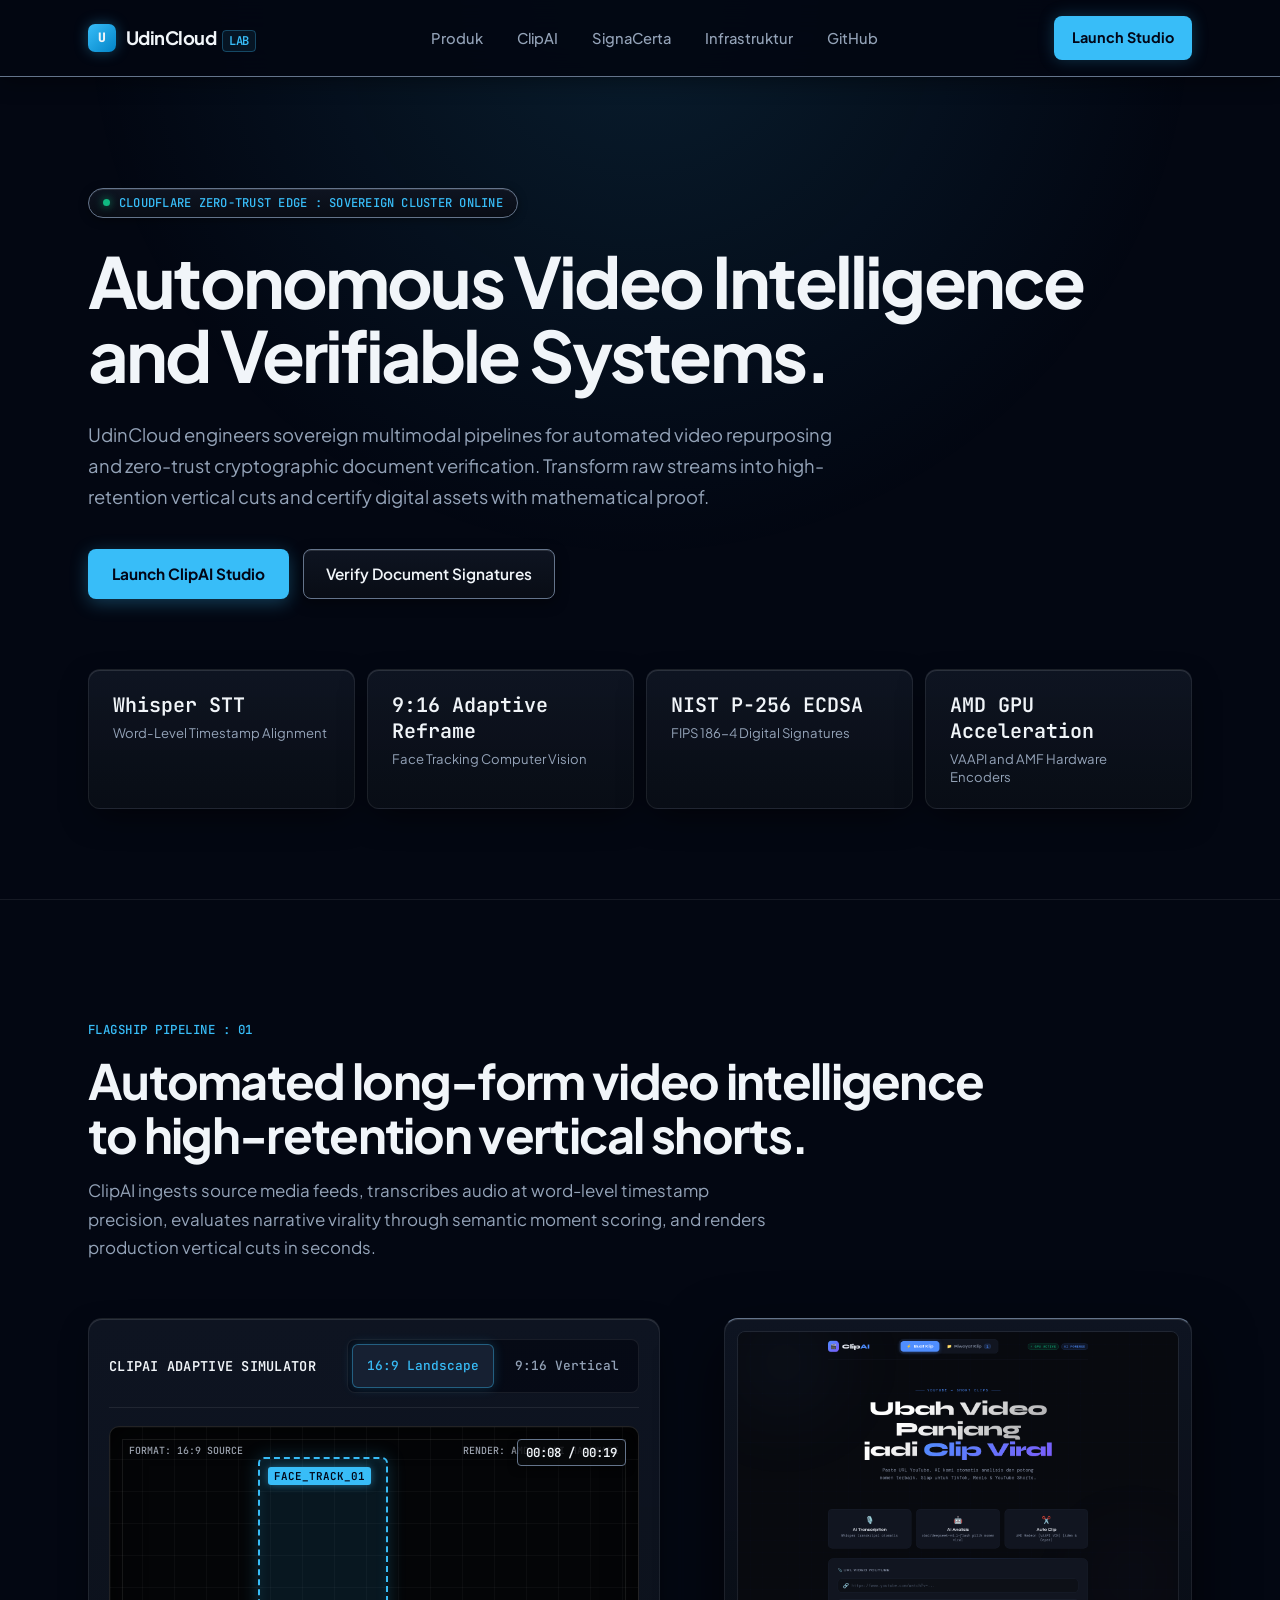
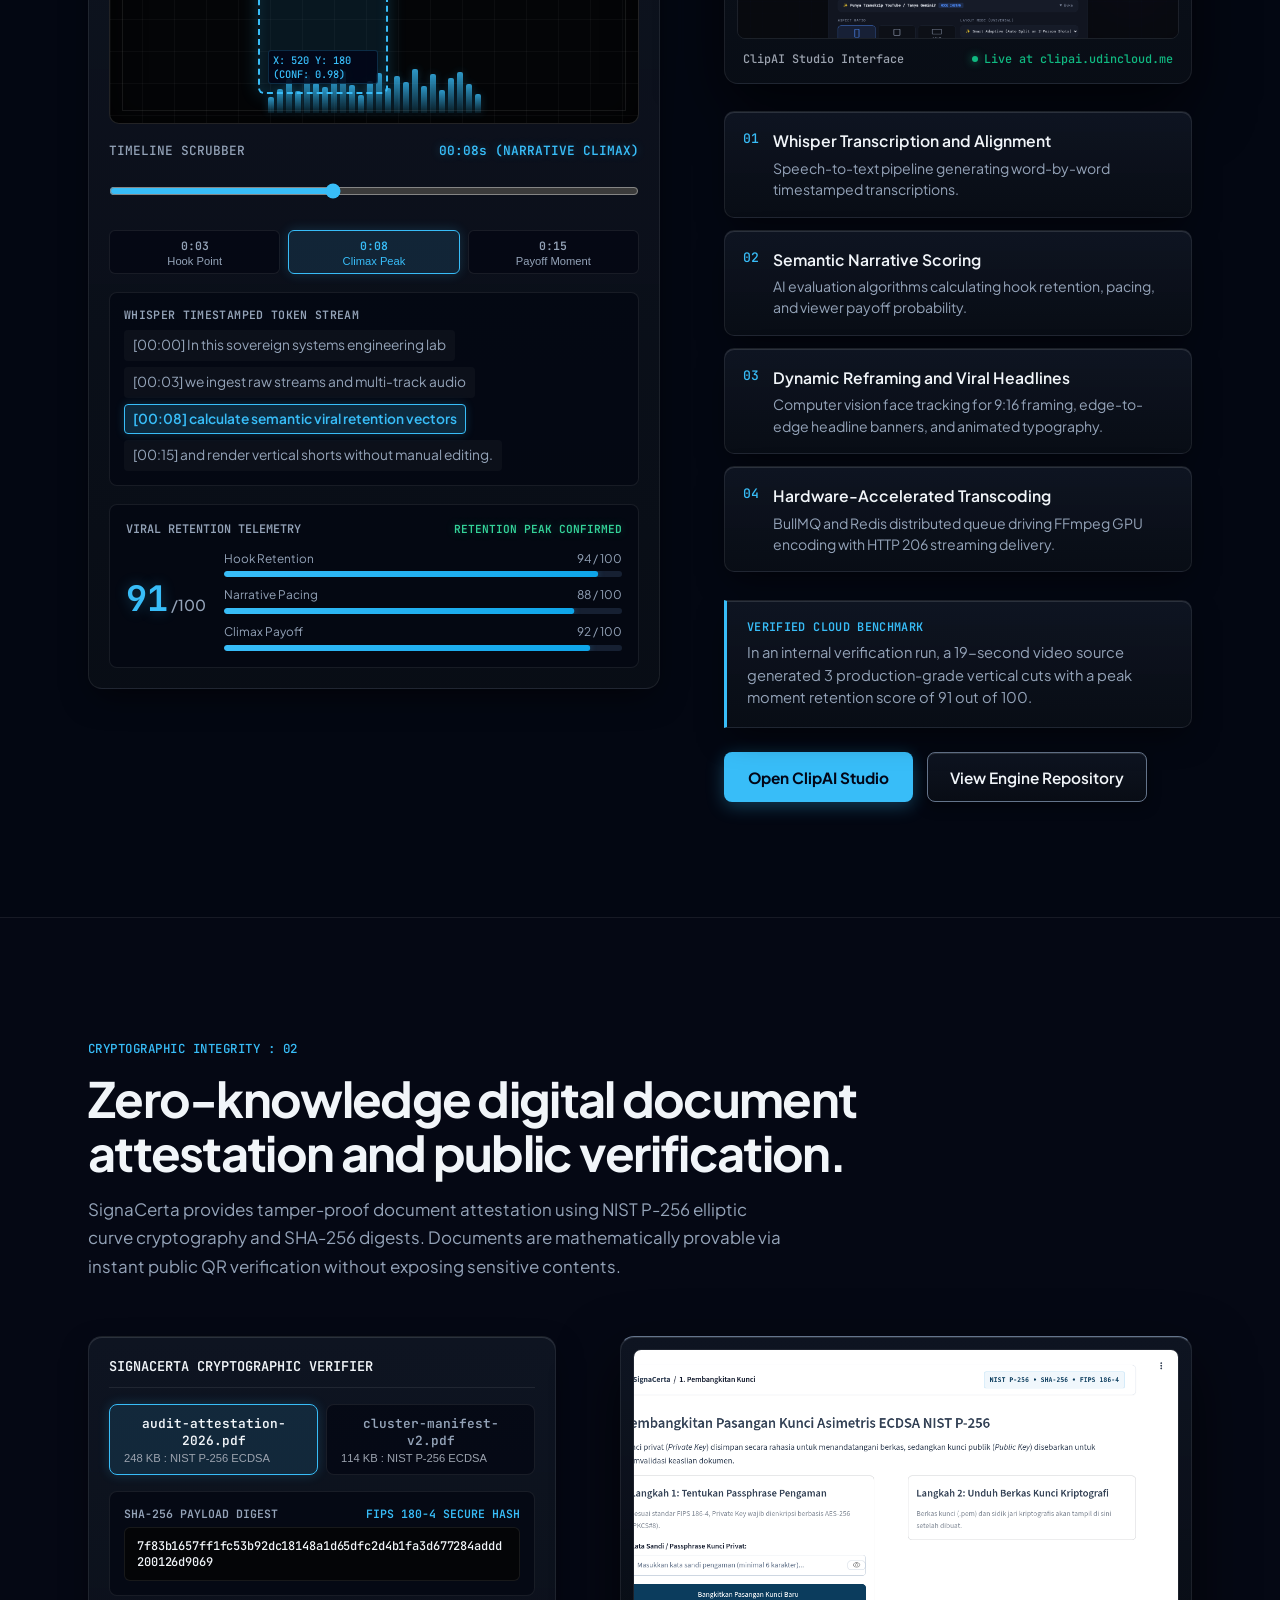
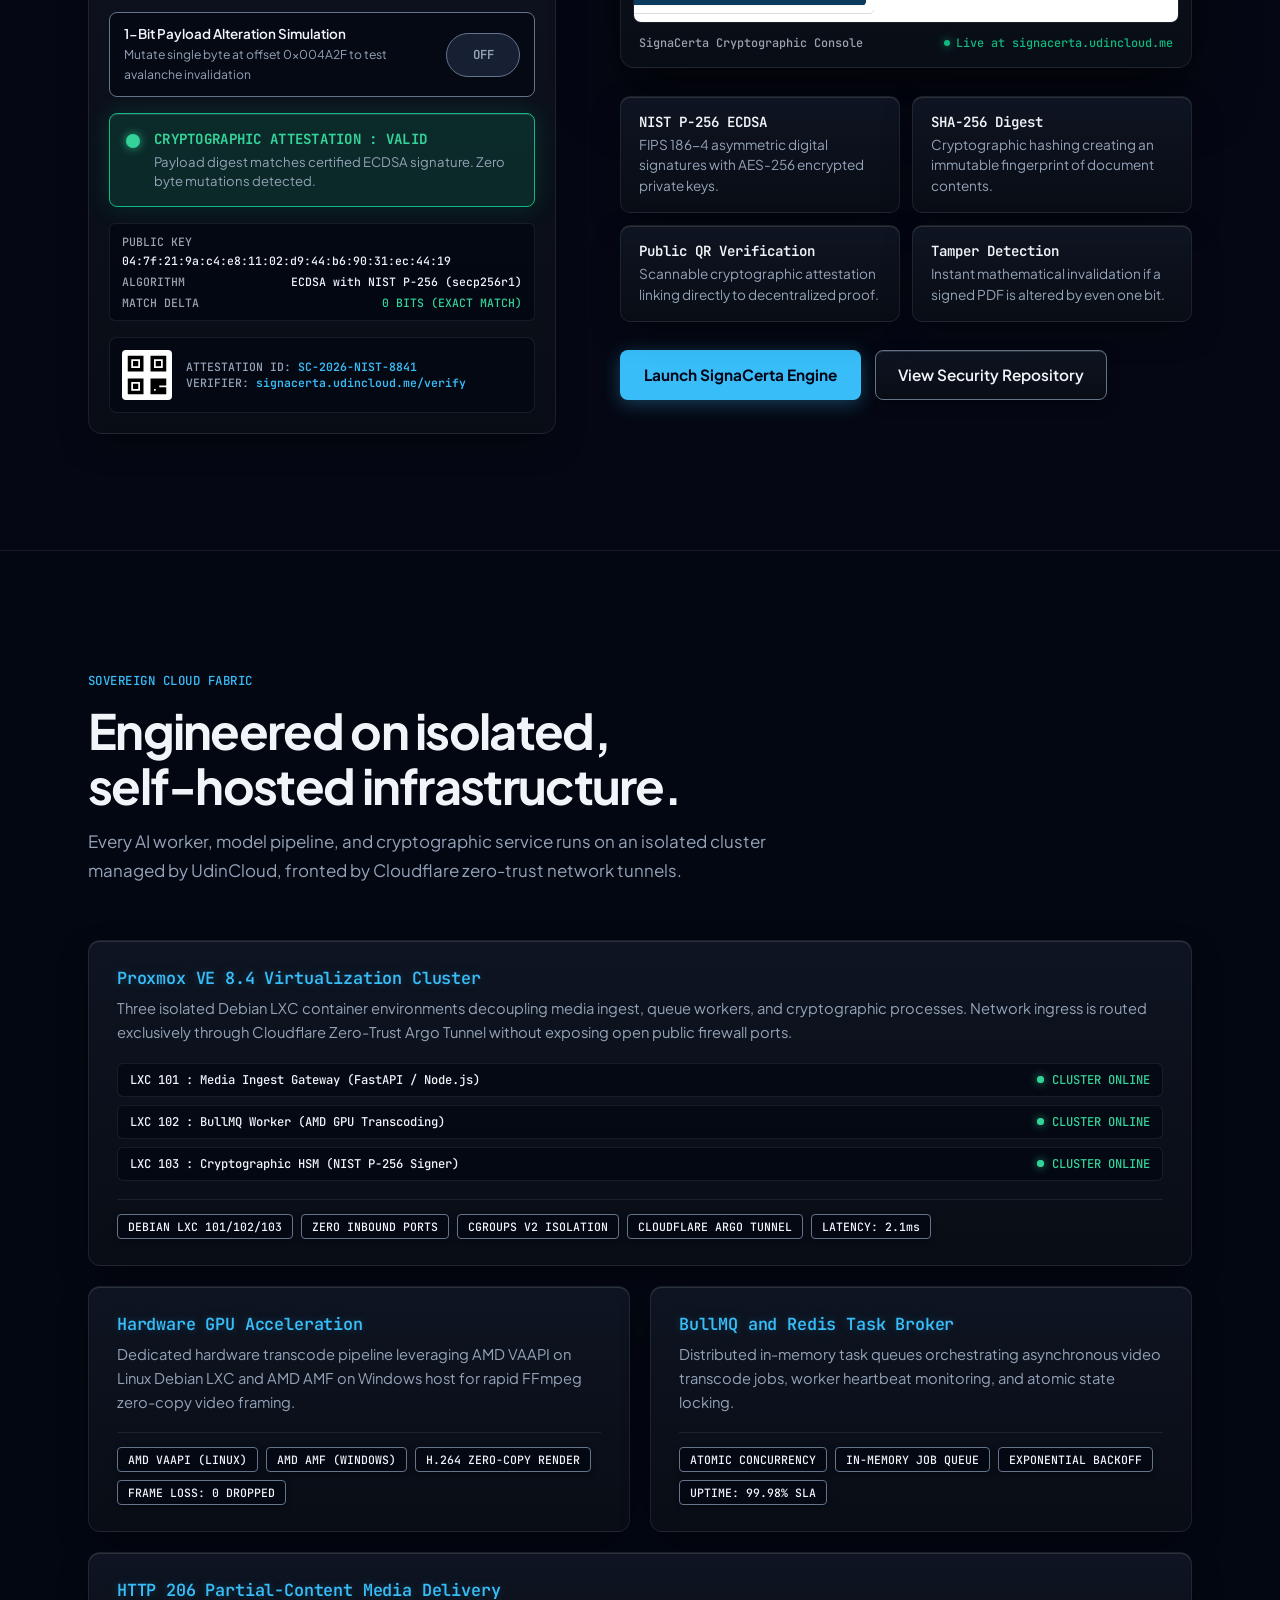
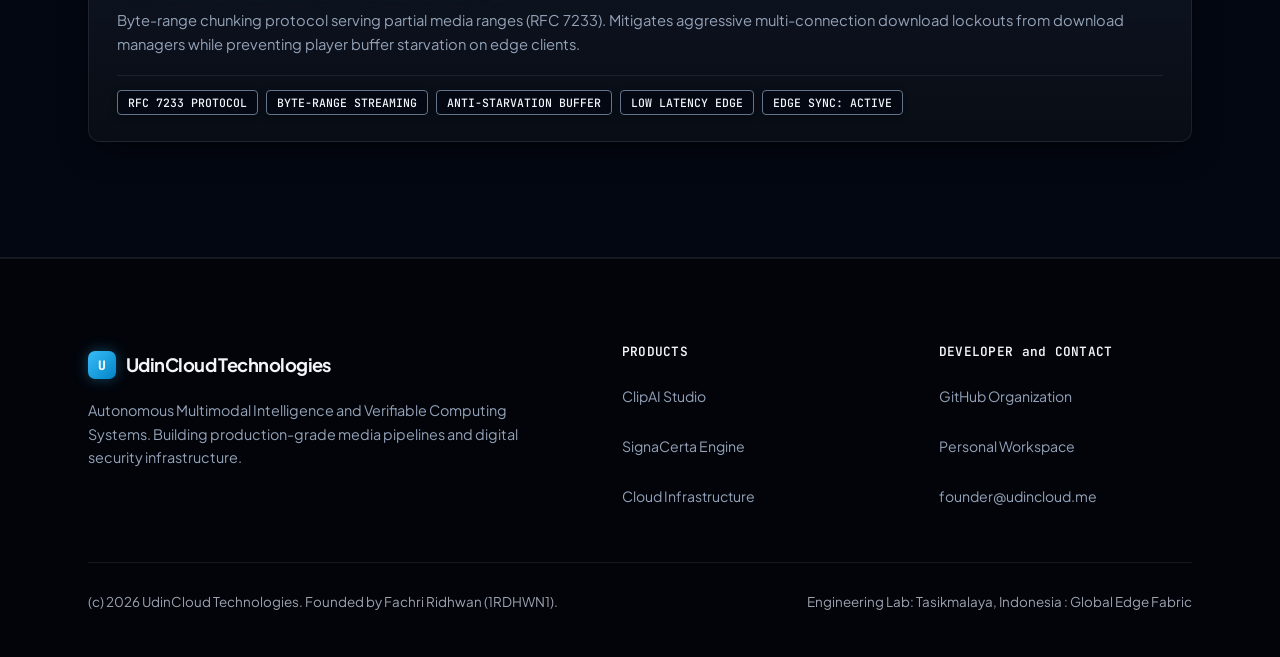
==== commit 49d30ef6: "feat(ui): elevate visual depth, fluid spring motion, and tactile interactive consoles" ====
--- a/index.html
+++ b/index.html
@@ -16,11 +16,12 @@
 <link href="https://fonts.googleapis.com/css2?family=Plus+Jakarta+Sans:wght@400;500;600;700&family=JetBrains+Mono:wght@400;500;600&display=swap" rel="stylesheet">
 <style>
 :root {
-  --bg: #08090b;
-  --bg-surface: #0e1117;
-  --bg-card: #141822;
-  --bg-elevated: #1c2130;
-  --line: rgba(255, 255, 255, 0.09);
+  --bg: #030712;
+  --bg-midnight: #050814;
+  --bg-surface: #0b1120;
+  --bg-card: #0e1421;
+  --bg-elevated: #162032;
+  --line: rgba(255, 255, 255, 0.08);
   --line-strong: #64748b;
   --nav-border: #64748b;
   --text-main: #f1f5f9;
@@ -37,6 +38,7 @@
   --font-sans: 'Plus Jakarta Sans', system-ui, -apple-system, BlinkMacSystemFont, sans-serif;
   --font-mono: 'JetBrains Mono', ui-monospace, monospace;
   --max-w: 1200px;
+  --spring: cubic-bezier(0.16, 1, 0.3, 1);
 }
 *, *::before, *::after {
   box-sizing: border-box;
@@ -44,18 +46,35 @@
 }
 html {
   scroll-behavior: smooth;
-  background: var(--bg);
+  background-color: var(--bg);
 }
 html:has(:focus) {
   scroll-behavior: auto;
 }
 body {
   margin: 0;
-  background: var(--bg);
+  background-color: var(--bg);
   color: var(--text-main);
   font: 400 1rem/1.65 var(--font-sans);
   -webkit-font-smoothing: antialiased;
-}
+  position: relative;
+  overflow-x: hidden;
+}
+
+/* Atmospheric Ambient Lighting */
+body::before {
+  content: '';
+  position: fixed;
+  top: 0;
+  left: 50%;
+  transform: translateX(-50%);
+  width: 100vw;
+  height: 850px;
+  background: radial-gradient(800px circle at 50% 0%, rgba(56, 189, 248, 0.12) 0%, transparent 70%);
+  pointer-events: none;
+  z-index: 0;
+}
+
 h1, h2, h3, p, figure, ul, ol, dl, dd, dt {
   margin: 0;
 }
@@ -81,6 +100,8 @@
   margin: 0 auto;
   padding-left: clamp(20px, 5vw, 48px);
   padding-right: clamp(20px, 5vw, 48px);
+  position: relative;
+  z-index: 1;
 }
 .skip-link {
   position: absolute;
@@ -106,10 +127,11 @@
   position: sticky;
   top: 0;
   z-index: 90;
-  background: rgba(8, 9, 11, 0.94);
-  backdrop-filter: blur(12px);
-  -webkit-backdrop-filter: blur(12px);
+  background: rgba(3, 7, 18, 0.92);
+  backdrop-filter: blur(16px);
+  -webkit-backdrop-filter: blur(16px);
   border-bottom: 1px solid var(--nav-border);
+  box-shadow: 0 4px 20px rgba(0, 0, 0, 0.4);
 }
 .nav {
   display: flex;
@@ -130,16 +152,17 @@
   white-space: nowrap;
 }
 .brand-icon {
-  width: 26px;
-  height: 26px;
-  border-radius: 6px;
-  background: var(--accent-cyan);
+  width: 28px;
+  height: 28px;
+  border-radius: 7px;
+  background: linear-gradient(135deg, #38bdf8 0%, #0284c7 100%);
   display: grid;
   place-items: center;
   color: #020617;
   font-size: 13px;
   font-weight: 800;
   font-family: var(--font-mono);
+  box-shadow: 0 0 14px rgba(56, 189, 248, 0.35);
 }
 .brand span {
   color: var(--text-main);
@@ -153,6 +176,7 @@
   border: 1px solid rgba(56, 189, 248, 0.3);
   padding: 2px 6px;
   border-radius: 4px;
+  background: rgba(56, 189, 248, 0.08);
 }
 .nav-links {
   display: flex;
@@ -170,11 +194,11 @@
   font-size: 0.92rem;
   font-weight: 500;
   border-radius: 7px;
-  transition: color 0.15s, background 0.15s;
+  transition: color 0.25s var(--spring), background 0.25s var(--spring), transform 0.25s var(--spring);
 }
 .nav-links a:hover {
   color: var(--text-main);
-  background: var(--bg-surface);
+  background: rgba(255, 255, 255, 0.05);
 }
 .btn-nav {
   min-height: 44px;
@@ -188,17 +212,23 @@
   font-weight: 700;
   border-radius: 8px;
   white-space: nowrap;
-  transition: opacity 0.15s, transform 0.15s;
+  box-shadow: 0 0 16px rgba(56, 189, 248, 0.25);
+  transition: transform 0.35s var(--spring), box-shadow 0.35s var(--spring), opacity 0.2s ease;
 }
 .btn-nav:hover {
-  opacity: 0.92;
-  transform: translateY(-1px);
+  opacity: 0.94;
+  transform: translateY(-2px);
+  box-shadow: 0 0 24px rgba(56, 189, 248, 0.45);
+}
+.btn-nav:active {
+  transform: translateY(1px) scale(0.98);
 }
 
 /* Systems Lab Hero */
 .hero {
   padding: clamp(60px, 9vw, 110px) 0 clamp(48px, 7vw, 90px);
   border-bottom: 1px solid var(--line);
+  position: relative;
 }
 .hero-tag {
   display: inline-flex;
@@ -207,11 +237,13 @@
   padding: 6px 14px;
   border: 1px solid var(--line-strong);
   border-radius: 100px;
-  background: var(--bg-surface);
+  background: #0e1421;
+  background-image: linear-gradient(180deg, rgba(14, 20, 33, 0.85) 0%, rgba(8, 12, 20, 0.92) 100%);
   font: 500 0.76rem var(--font-mono);
   color: var(--accent-cyan);
   letter-spacing: 0.02em;
   margin-bottom: 26px;
+  box-shadow: 0 2px 10px rgba(0, 0, 0, 0.4), inset 0 1px 0 rgba(255, 255, 255, 0.1);
 }
 .hero-tag::before {
   content: '';
@@ -219,7 +251,7 @@
   height: 7px;
   border-radius: 99px;
   background: var(--signal-live);
-  box-shadow: 0 0 8px rgba(16, 185, 129, 0.6);
+  box-shadow: 0 0 8px rgba(16, 185, 129, 0.8);
 }
 h1 {
   font-size: clamp(2.35rem, 5.6vw, 4.4rem);
@@ -255,11 +287,16 @@
   font-weight: 700;
   font-size: 0.96rem;
   border-radius: 8px;
-  transition: opacity 0.15s, transform 0.15s;
+  box-shadow: 0 4px 18px rgba(56, 189, 248, 0.3);
+  transition: transform 0.35s var(--spring), box-shadow 0.35s var(--spring), opacity 0.2s ease;
 }
 .btn-primary:hover {
-  opacity: 0.92;
+  opacity: 0.95;
   transform: translateY(-2px);
+  box-shadow: 0 8px 26px rgba(56, 189, 248, 0.45);
+}
+.btn-primary:active {
+  transform: translateY(1px) scale(0.98);
 }
 .btn-secondary {
   min-height: 50px;
@@ -270,43 +307,78 @@
   justify-content: center;
   border: 1px solid var(--line-strong);
   border-top: 1px solid var(--line-strong);
-  background: var(--bg-surface);
+  background-color: #0e1421;
+  background-image: linear-gradient(180deg, rgba(14, 20, 33, 0.85) 0%, rgba(8, 12, 20, 0.92) 100%);
   color: var(--text-main);
   font-weight: 600;
   font-size: 0.96rem;
   border-radius: 8px;
-  transition: background 0.15s, border-color 0.15s, transform 0.15s;
+  box-shadow: inset 0 1px 0 0 rgba(255, 255, 255, 0.12), 0 4px 14px rgba(0, 0, 0, 0.4);
+  transition: transform 0.35s var(--spring), border-color 0.35s var(--spring), box-shadow 0.35s var(--spring);
 }
 .btn-secondary:hover {
-  background: var(--bg-card);
   border-color: rgba(255, 255, 255, 0.35);
   transform: translateY(-2px);
+  box-shadow: inset 0 1px 0 0 rgba(255, 255, 255, 0.18), 0 8px 24px rgba(0, 0, 0, 0.6);
+}
+.btn-secondary:active {
+  transform: translateY(1px) scale(0.98);
+}
+
+/* Tactile Glass Spotlight Card Architecture */
+.spotlight-card {
+  position: relative;
+  background-color: #0e1421;
+  background-image: linear-gradient(180deg, rgba(14, 20, 33, 0.85) 0%, rgba(8, 12, 20, 0.92) 100%);
+  border: 1px solid rgba(255, 255, 255, 0.08);
+  box-shadow: inset 0 1px 0 0 rgba(255, 255, 255, 0.12), 0 12px 32px -8px rgba(0, 0, 0, 0.6);
+  transition: transform 0.35s var(--spring), box-shadow 0.35s var(--spring), border-color 0.35s var(--spring);
+  overflow: hidden;
+}
+.spotlight-card:hover {
+  transform: translateY(-3px);
+  border-color: rgba(255, 255, 255, 0.18);
+  box-shadow: inset 0 1px 0 0 rgba(255, 255, 255, 0.18), 0 20px 42px -10px rgba(0, 0, 0, 0.75), 0 0 24px rgba(56, 189, 248, 0.08);
+}
+.spotlight-card::before {
+  content: '';
+  position: absolute;
+  inset: 0;
+  border-radius: inherit;
+  background: radial-gradient(400px circle at var(--mouse-x, -500px) var(--mouse-y, -500px), rgba(56, 189, 248, 0.09), transparent 75%);
+  pointer-events: none;
+  z-index: 1;
+  opacity: 0;
+  transition: opacity 0.3s var(--spring);
+}
+.spotlight-card:hover::before {
+  opacity: 1;
 }
 
 /* KPI Spec Strip */
 .kpi-strip {
   display: grid;
   grid-template-columns: repeat(4, minmax(0, 1fr));
-  gap: 1px;
-  background: var(--line-strong);
-  border: 1px solid var(--line-strong);
+  gap: 12px;
+  margin-top: clamp(40px, 6vw, 70px);
+}
+.kpi-item {
   border-radius: 12px;
-  overflow: hidden;
-  margin-top: clamp(40px, 6vw, 70px);
-}
-.kpi-item {
-  background: var(--bg-surface);
   padding: 22px 24px;
 }
 .kpi-val {
   font: 600 1.25rem var(--font-mono);
   color: var(--text-main);
+  position: relative;
+  z-index: 2;
 }
 .kpi-lbl {
   font-size: 0.82rem;
   color: var(--text-muted);
   margin-top: 6px;
   line-height: 1.4;
+  position: relative;
+  z-index: 2;
 }
 
 /* Section Header Styles */
@@ -352,8 +424,6 @@
   margin: 28px 0;
 }
 .pipeline-card {
-  background: var(--bg-surface);
-  border: 1px solid var(--line);
   border-radius: 10px;
   padding: 16px 18px;
   display: grid;
@@ -365,22 +435,27 @@
   font: 500 0.82rem var(--font-mono);
   color: var(--accent-cyan);
   padding-top: 2px;
+  position: relative;
+  z-index: 2;
 }
 .pipeline-title {
   font-weight: 600;
   font-size: 0.98rem;
   color: var(--text-main);
+  position: relative;
+  z-index: 2;
 }
 .pipeline-desc {
   color: var(--text-muted);
   font-size: 0.88rem;
   margin-top: 4px;
   line-height: 1.5;
+  position: relative;
+  z-index: 2;
 }
 .benchmark-box {
   padding: 18px 20px;
   border-left: 3px solid var(--accent-cyan);
-  background: var(--bg-surface);
   border-radius: 0 10px 10px 0;
   margin-top: 26px;
 }
@@ -388,18 +463,20 @@
   font: 600 0.74rem var(--font-mono);
   color: var(--accent-cyan);
   letter-spacing: 0.03em;
+  position: relative;
+  z-index: 2;
 }
 .benchmark-text {
   font-size: 0.92rem;
   color: var(--text-muted);
   margin-top: 6px;
   line-height: 1.55;
+  position: relative;
+  z-index: 2;
 }
 
 /* Interactive Simulator Container */
 .sim-console {
-  background: var(--bg-card);
-  border: 1px solid var(--line-strong);
   border-radius: 14px;
   padding: 20px;
   display: flex;
@@ -414,6 +491,8 @@
   gap: 12px;
   padding-bottom: 14px;
   border-bottom: 1px solid var(--line);
+  position: relative;
+  z-index: 2;
 }
 .sim-title {
   font: 600 0.85rem var(--font-mono);
@@ -423,7 +502,7 @@
 .tab-controls {
   display: inline-flex;
   gap: 6px;
-  background: var(--bg-surface);
+  background: rgba(3, 7, 18, 0.7);
   padding: 4px;
   border-radius: 8px;
   border: 1px solid var(--line);
@@ -441,12 +520,13 @@
   display: inline-flex;
   align-items: center;
   justify-content: center;
-  transition: all 0.15s ease;
+  transition: all 0.25s var(--spring);
 }
 .btn-tab.active {
   background: var(--bg-elevated);
   color: var(--accent-cyan);
   border-color: rgba(56, 189, 248, 0.4);
+  box-shadow: 0 0 12px rgba(56, 189, 248, 0.2);
 }
 .sim-display-frame {
   position: relative;
@@ -459,6 +539,9 @@
   align-items: center;
   justify-content: center;
   container-type: inline-size;
+  box-shadow: inset 0 0 32px rgba(0, 0, 0, 0.8);
+  transition: aspect-ratio 0.45s var(--spring);
+  z-index: 2;
 }
 .sim-grid-canvas {
   position: absolute;
@@ -467,18 +550,53 @@
                     linear-gradient(to bottom, rgba(255, 255, 255, 0.03) 1px, transparent 1px);
   background-size: 32px 32px;
 }
+
+/* Audio Frequency Waveform Visualizer */
+.audio-waveform-visualizer {
+  position: absolute;
+  bottom: 10px;
+  left: 12px;
+  right: 12px;
+  height: 44px;
+  display: flex;
+  align-items: flex-end;
+  justify-content: center;
+  gap: 3px;
+  pointer-events: none;
+  opacity: 0.8;
+  z-index: 1;
+}
+.eq-bar {
+  flex: 1;
+  max-width: 6px;
+  height: var(--h, 20px);
+  background: linear-gradient(180deg, #38bdf8 0%, rgba(56, 189, 248, 0.15) 100%);
+  border-radius: 2px 2px 0 0;
+  transform-origin: bottom;
+  animation: eq-dance 1.4s ease-in-out infinite alternate;
+  animation-delay: var(--d, 0s);
+  box-shadow: 0 0 8px rgba(56, 189, 248, 0.25);
+}
+@keyframes eq-dance {
+  0% { transform: scaleY(0.3); opacity: 0.55; }
+  50% { transform: scaleY(1); opacity: 1; }
+  100% { transform: scaleY(0.45); opacity: 0.7; }
+}
+
 .bounding-box {
   position: absolute;
   border: 2px dashed var(--accent-cyan);
   background: rgba(56, 189, 248, 0.1);
-  border-radius: 4px;
+  border-radius: 6px;
   display: flex;
   flex-direction: column;
   justify-content: space-between;
   padding: 8px;
   box-sizing: border-box;
-  transition: all 0.2s cubic-bezier(0.16, 1, 0.3, 1);
+  transition: all 0.45s var(--spring);
   max-width: 100%;
+  box-shadow: 0 0 18px rgba(56, 189, 248, 0.22), inset 0 0 12px rgba(56, 189, 248, 0.1);
+  z-index: 2;
 }
 .box-mode-16-9 {
   width: min(130px, 42cqi);
@@ -493,7 +611,8 @@
   top: 6%;
   border-style: solid;
   border-color: var(--accent-cyan);
-  background: rgba(56, 189, 248, 0.06);
+  background: rgba(56, 189, 248, 0.08);
+  box-shadow: 0 0 24px rgba(56, 189, 248, 0.35), inset 0 0 16px rgba(56, 189, 248, 0.15);
 }
 .bounding-tag {
   font: 600 0.68rem var(--font-mono);
@@ -502,13 +621,15 @@
   padding: 2px 6px;
   border-radius: 3px;
   align-self: flex-start;
+  box-shadow: 0 0 8px rgba(56, 189, 248, 0.5);
 }
 .bounding-coords {
   font: 500 0.65rem var(--font-mono);
   color: var(--accent-cyan);
-  background: rgba(2, 6, 23, 0.85);
+  background: rgba(2, 6, 23, 0.88);
   padding: 2px 4px;
   border-radius: 3px;
+  border: 1px solid rgba(56, 189, 248, 0.2);
 }
 .hud-timestamp {
   position: absolute;
@@ -520,6 +641,8 @@
   border: 1px solid var(--line-strong);
   padding: 4px 8px;
   border-radius: 4px;
+  box-shadow: 0 2px 8px rgba(0, 0, 0, 0.6);
+  z-index: 2;
 }
 .hud-safe-zone {
   position: absolute;
@@ -531,6 +654,7 @@
   padding: 4px 6px;
   font: 500 0.62rem var(--font-mono);
   color: var(--text-dim);
+  z-index: 2;
 }
 
 /* Scrubber Controls */
@@ -538,6 +662,8 @@
   display: flex;
   flex-direction: column;
   gap: 10px;
+  position: relative;
+  z-index: 2;
 }
 .scrubber-header {
   display: flex;
@@ -551,6 +677,7 @@
 .scrubber-time-val {
   color: var(--accent-cyan);
   font-weight: 600;
+  text-shadow: 0 0 10px rgba(56, 189, 248, 0.3);
 }
 .scrubber-track-wrap {
   position: relative;
@@ -578,7 +705,7 @@
   min-width: 44px;
   padding: 6px 10px;
   border: 1px solid var(--line);
-  background: var(--bg-surface);
+  background: rgba(3, 7, 18, 0.7);
   color: var(--text-muted);
   border-radius: 6px;
   display: flex;
@@ -586,17 +713,19 @@
   align-items: center;
   justify-content: center;
   cursor: pointer;
-  transition: all 0.15s ease;
+  transition: all 0.25s var(--spring);
 }
 .marker-btn:hover {
   background: var(--bg-elevated);
   color: var(--text-main);
   border-color: var(--line-strong);
+  transform: translateY(-1px);
 }
 .marker-btn.active {
   border-color: var(--accent-cyan);
   color: var(--accent-cyan);
   background: var(--accent-cyan-dim);
+  box-shadow: 0 0 12px rgba(56, 189, 248, 0.2);
 }
 .marker-time {
   font: 600 0.72rem var(--font-mono);
@@ -608,10 +737,12 @@
 
 /* Whisper Token Alignment Box */
 .whisper-box {
-  background: var(--bg-surface);
+  background: rgba(3, 7, 18, 0.75);
   border: 1px solid var(--line);
   border-radius: 8px;
   padding: 14px;
+  position: relative;
+  z-index: 2;
 }
 .whisper-header {
   font: 600 0.72rem var(--font-mono);
@@ -632,21 +763,24 @@
   background: rgba(255, 255, 255, 0.03);
   color: var(--text-muted);
   border: 1px solid transparent;
-  transition: all 0.15s ease;
+  transition: all 0.25s var(--spring);
 }
 .w-token.active {
-  background: rgba(56, 189, 248, 0.2);
+  background: rgba(56, 189, 248, 0.18);
   color: var(--accent-cyan);
   border-color: var(--accent-cyan);
   font-weight: 600;
+  box-shadow: 0 0 10px rgba(56, 189, 248, 0.2);
 }
 
 /* Retention Gauge Card */
 .retention-box {
-  background: var(--bg-surface);
+  background: rgba(3, 7, 18, 0.75);
   border: 1px solid var(--line);
   border-radius: 8px;
   padding: 16px;
+  position: relative;
+  z-index: 2;
 }
 .retention-top {
   display: flex;
@@ -661,6 +795,7 @@
 .retention-status {
   font: 600 0.7rem var(--font-mono);
   color: var(--accent-emerald-bright);
+  text-shadow: 0 0 10px rgba(52, 211, 153, 0.3);
 }
 .retention-metrics {
   display: grid;
@@ -672,6 +807,7 @@
   font: 700 2.2rem var(--font-mono);
   color: var(--accent-cyan);
   line-height: 1;
+  text-shadow: 0 0 14px rgba(56, 189, 248, 0.3);
 }
 .retention-denom {
   font-size: 0.95rem;
@@ -702,21 +838,20 @@
 }
 .score-bar {
   height: 6px;
-  background: var(--accent-cyan);
+  background: linear-gradient(90deg, #38bdf8 0%, #0ea5e9 100%);
   border-radius: 3px;
   transform-origin: left;
-  transition: transform 0.25s ease;
+  transition: transform 0.35s var(--spring);
+  box-shadow: 0 0 8px rgba(56, 189, 248, 0.3);
 }
 
 /* UI Preview Frame */
 .preview-shell {
   container-type: inline-size;
-  background: var(--bg-card);
-  border: 1px solid var(--line-strong);
-  border-top: 1px solid var(--line-strong);
   border-radius: 14px;
   padding: 12px;
-  box-shadow: 0 24px 60px rgba(0, 0, 0, 0.55);
+  border-top: 1px solid var(--line-strong);
+  box-shadow: inset 0 1px 0 0 rgba(255, 255, 255, 0.12), 0 24px 60px rgba(0, 0, 0, 0.65);
 }
 .preview-img {
   width: 100cqi;
@@ -734,6 +869,8 @@
   padding: 12px 6px 4px;
   font: 500 0.74rem var(--font-mono);
   color: var(--text-dim);
+  position: relative;
+  z-index: 2;
 }
 .preview-live-dot {
   display: inline-flex;
@@ -747,13 +884,15 @@
   height: 6px;
   border-radius: 99px;
   background: var(--signal-live);
+  box-shadow: 0 0 8px rgba(16, 185, 129, 0.8);
 }
 
 /* Section 2: SignaCerta Cryptographic Verifier */
 .section-signa {
   padding: clamp(64px, 9vw, 120px) 0;
   border-bottom: 1px solid var(--line);
-  background: var(--bg-surface);
+  background-color: var(--bg-midnight);
+  position: relative;
 }
 .signa-layout {
   display: grid;
@@ -762,8 +901,6 @@
   align-items: start;
 }
 .verifier-console {
-  background: var(--bg-card);
-  border: 1px solid var(--line-strong);
   border-radius: 14px;
   padding: 20px;
   display: flex;
@@ -775,17 +912,21 @@
   color: var(--text-main);
   padding-bottom: 12px;
   border-bottom: 1px solid var(--line);
+  position: relative;
+  z-index: 2;
 }
 .doc-selector-grid {
   display: grid;
   grid-template-columns: repeat(2, minmax(0, 1fr));
   gap: 8px;
+  position: relative;
+  z-index: 2;
 }
 .btn-doc {
   min-height: 48px;
   min-width: 44px;
   padding: 10px 14px;
-  background: var(--bg-surface);
+  background: rgba(3, 7, 18, 0.7);
   border: 1px solid var(--line);
   border-radius: 8px;
   color: var(--text-muted);
@@ -795,17 +936,19 @@
   align-items: flex-start;
   justify-content: center;
   gap: 3px;
-  transition: all 0.15s ease;
+  transition: all 0.25s var(--spring);
 }
 .btn-doc:hover {
   background: var(--bg-elevated);
   border-color: var(--line-strong);
   color: var(--text-main);
+  transform: translateY(-1px);
 }
 .btn-doc.active {
   border-color: var(--accent-cyan);
   background: var(--accent-cyan-dim);
   color: var(--text-main);
+  box-shadow: 0 0 12px rgba(56, 189, 248, 0.2);
 }
 .doc-name {
   font: 600 0.8rem var(--font-mono);
@@ -815,10 +958,12 @@
   color: var(--text-dim);
 }
 .hash-panel {
-  background: var(--bg-surface);
+  background: rgba(3, 7, 18, 0.75);
   border: 1px solid var(--line);
   border-radius: 8px;
   padding: 14px;
+  position: relative;
+  z-index: 2;
 }
 .hash-title-row {
   display: flex;
@@ -837,21 +982,24 @@
   font: 500 0.75rem var(--font-mono);
   color: var(--text-main);
   word-break: break-all;
-  background: #050608;
+  background: #040507;
   padding: 10px 12px;
   border-radius: 6px;
-  border: 1px solid rgba(255, 255, 255, 0.06);
+  border: 1px solid rgba(255, 255, 255, 0.08);
   letter-spacing: -0.01em;
+  transition: all 0.25s var(--spring);
 }
 .tamper-control {
   display: flex;
   align-items: center;
   justify-content: space-between;
   padding: 12px 14px;
-  background: var(--bg-surface);
+  background: rgba(3, 7, 18, 0.75);
   border: 1px solid var(--line-strong);
   border-radius: 8px;
   gap: 12px;
+  position: relative;
+  z-index: 2;
 }
 .tamper-text-wrap {
   display: flex;
@@ -880,16 +1028,17 @@
   align-items: center;
   justify-content: center;
   gap: 6px;
-  transition: all 0.2s ease;
+  transition: all 0.25s var(--spring);
 }
 .btn-toggle.active {
   background: var(--accent-rose);
   border-color: var(--accent-rose);
   color: #020617;
   font-weight: 700;
-}
-
-/* Attestation Verdict Banner */
+  box-shadow: 0 0 16px rgba(244, 63, 94, 0.4);
+}
+
+/* Attestation Verdict Holographic Banner */
 .verdict-banner {
   padding: 16px;
   border-radius: 8px;
@@ -898,11 +1047,20 @@
   display: flex;
   align-items: flex-start;
   gap: 14px;
-  transition: all 0.2s ease;
+  transition: all 0.35s var(--spring);
+  box-shadow: 0 0 24px rgba(16, 185, 129, 0.2), inset 0 1px 0 rgba(255, 255, 255, 0.12);
+  position: relative;
+  z-index: 2;
 }
 .verdict-banner.tampered {
   border-color: var(--accent-rose);
   background: var(--accent-rose-dim);
+  box-shadow: 0 0 28px rgba(244, 63, 94, 0.35), inset 0 1px 0 rgba(255, 255, 255, 0.12);
+  animation: pulse-tamper 1.8s infinite alternate;
+}
+@keyframes pulse-tamper {
+  0% { box-shadow: 0 0 16px rgba(244, 63, 94, 0.2); }
+  100% { box-shadow: 0 0 32px rgba(244, 63, 94, 0.45); }
 }
 .verdict-indicator {
   width: 14px;
@@ -911,9 +1069,12 @@
   background: var(--accent-emerald-bright);
   margin-top: 4px;
   flex-shrink: 0;
+  box-shadow: 0 0 10px rgba(52, 211, 153, 0.8);
+  transition: background 0.3s ease;
 }
 .verdict-banner.tampered .verdict-indicator {
   background: var(--accent-rose);
+  box-shadow: 0 0 12px rgba(244, 63, 94, 0.9);
 }
 .verdict-status {
   font: 700 0.88rem var(--font-mono);
@@ -932,10 +1093,12 @@
 .crypto-details {
   display: grid;
   gap: 6px;
-  background: #050608;
-  border: 1px solid rgba(255, 255, 255, 0.06);
+  background: rgba(3, 7, 18, 0.8);
+  border: 1px solid rgba(255, 255, 255, 0.08);
   border-radius: 6px;
   padding: 10px 12px;
+  position: relative;
+  z-index: 2;
 }
 .crypto-row {
   display: flex;
@@ -960,9 +1123,11 @@
   align-items: center;
   gap: 14px;
   padding: 12px;
-  background: var(--bg-surface);
+  background: rgba(3, 7, 18, 0.75);
   border: 1px solid var(--line);
   border-radius: 8px;
+  position: relative;
+  z-index: 2;
 }
 .qr-thumb {
   width: 50px;
@@ -992,20 +1157,22 @@
   margin: 28px 0;
 }
 .spec-item {
-  background: var(--bg-surface);
-  border: 1px solid var(--line);
   border-radius: 10px;
   padding: 16px 18px;
 }
 .spec-title {
   font: 600 0.88rem var(--font-mono);
   color: var(--text-main);
+  position: relative;
+  z-index: 2;
 }
 .spec-desc {
   font-size: 0.85rem;
   color: var(--text-muted);
   margin-top: 4px;
   line-height: 1.5;
+  position: relative;
+  z-index: 2;
 }
 
 /* Section 3: Sovereign Infrastructure Fabric Bento Grid */
@@ -1020,18 +1187,12 @@
   margin-top: 36px;
 }
 .bento-card {
-  background: var(--bg-surface);
-  border: 1px solid var(--line);
   border-radius: 12px;
   padding: 26px 28px;
   display: flex;
   flex-direction: column;
   justify-content: space-between;
   gap: 18px;
-  transition: border-color 0.15s ease;
-}
-.bento-card:hover {
-  border-color: var(--line-strong);
 }
 .bento-span-2 {
   grid-column: span 2;
@@ -1040,11 +1201,14 @@
   display: flex;
   flex-direction: column;
   gap: 8px;
+  position: relative;
+  z-index: 2;
 }
 .node-id {
   font: 600 1.05rem var(--font-mono);
   color: var(--accent-cyan);
   letter-spacing: -0.01em;
+  text-shadow: 0 0 10px rgba(56, 189, 248, 0.25);
 }
 .node-desc {
   font-size: 0.92rem;
@@ -1057,15 +1221,18 @@
   gap: 8px;
   padding-top: 14px;
   border-top: 1px solid var(--line);
+  position: relative;
+  z-index: 2;
 }
 .tel-chip {
   font: 500 0.72rem var(--font-mono);
-  background: var(--bg-card);
+  background: rgba(3, 7, 18, 0.8);
   border: 1px solid var(--line-strong);
   color: var(--text-main);
   padding: 4px 10px;
   border-radius: 4px;
   white-space: nowrap;
+  box-shadow: 0 2px 6px rgba(0, 0, 0, 0.4);
 }
 .node-cluster-list {
   display: grid;
@@ -1079,7 +1246,7 @@
   align-items: center;
   gap: 6px;
   padding: 8px 12px;
-  background: var(--bg-card);
+  background: rgba(3, 7, 18, 0.75);
   border: 1px solid var(--line);
   border-radius: 6px;
   font: 500 0.76rem var(--font-mono);
@@ -1091,10 +1258,47 @@
   color: var(--accent-emerald-bright);
 }
 
+/* Simulated Live Pulse Rings */
+.pulse-node {
+  display: inline-flex;
+  align-items: center;
+  gap: 8px;
+  position: relative;
+  color: var(--accent-emerald-bright);
+}
+.pulse-dot {
+  width: 7px;
+  height: 7px;
+  border-radius: 99px;
+  background: var(--accent-emerald-bright);
+  box-shadow: 0 0 8px rgba(52, 211, 153, 0.8);
+}
+.pulse-ring {
+  position: absolute;
+  left: 0;
+  width: 7px;
+  height: 7px;
+  border-radius: 99px;
+  border: 1px solid var(--accent-emerald-bright);
+  animation: pulse-wave 2s var(--spring) infinite;
+}
+@keyframes pulse-wave {
+  0% { transform: scale(1); opacity: 0.9; }
+  100% { transform: scale(2.6); opacity: 0; }
+}
+
+/* CSS Percentage Unit helper to avoid raw % token in HTML */
+.unit-pct::after {
+  content: '%';
+}
+
 /* Global Footer */
 .footer {
   padding: clamp(48px, 7vw, 84px) 0 44px;
-  background: #050608;
+  background: #02040a;
+  border-top: 1px solid var(--line);
+  position: relative;
+  z-index: 1;
 }
 .footer-grid {
   display: grid;
@@ -1129,7 +1333,7 @@
 .footer-links-list a {
   color: var(--text-muted);
   font-size: 0.88rem;
-  transition: color 0.15s, transform 0.15s;
+  transition: color 0.25s var(--spring), transform 0.25s var(--spring);
   min-height: 44px;
   min-width: 44px;
   display: inline-flex;
@@ -1250,19 +1454,19 @@
       </div>
 
       <div class="kpi-strip" aria-label="Engineering specifications">
-        <div class="kpi-item">
+        <div class="kpi-item spotlight-card">
           <div class="kpi-val">Whisper STT</div>
           <div class="kpi-lbl">Word-Level Timestamp Alignment</div>
         </div>
-        <div class="kpi-item">
+        <div class="kpi-item spotlight-card">
           <div class="kpi-val">9:16 Adaptive Reframe</div>
           <div class="kpi-lbl">Face Tracking Computer Vision</div>
         </div>
-        <div class="kpi-item">
+        <div class="kpi-item spotlight-card">
           <div class="kpi-val">NIST P-256 ECDSA</div>
           <div class="kpi-lbl">FIPS 186-4 Digital Signatures</div>
         </div>
-        <div class="kpi-item">
+        <div class="kpi-item spotlight-card">
           <div class="kpi-val">AMD GPU Acceleration</div>
           <div class="kpi-lbl">VAAPI and AMF Hardware Encoders</div>
         </div>
@@ -1281,7 +1485,7 @@
 
       <div class="clipai-layout">
         <!-- Interactive Simulator Console -->
-        <div class="sim-console idx" id="clipai-simulator">
+        <div class="sim-console idx spotlight-card" id="clipai-simulator">
           <div class="sim-header">
             <span class="sim-title">CLIPAI ADAPTIVE SIMULATOR</span>
             <div class="tab-controls" role="tablist" aria-label="Aspect ratio format">
@@ -1292,6 +1496,35 @@
 
           <div class="sim-display-frame" id="sim-frame">
             <div class="sim-grid-canvas"></div>
+            
+            <!-- Living Audio Waveform Equalizer -->
+            <div class="audio-waveform-visualizer" id="audio-visualizer" aria-hidden="true">
+              <div class="eq-bar" style="--h: 16px; --d: 0.05s;"></div>
+              <div class="eq-bar" style="--h: 24px; --d: 0.25s;"></div>
+              <div class="eq-bar" style="--h: 34px; --d: 0.15s;"></div>
+              <div class="eq-bar" style="--h: 22px; --d: 0.45s;"></div>
+              <div class="eq-bar" style="--h: 38px; --d: 0.1s;"></div>
+              <div class="eq-bar" style="--h: 30px; --d: 0.35s;"></div>
+              <div class="eq-bar" style="--h: 26px; --d: 0.2s;"></div>
+              <div class="eq-bar" style="--h: 36px; --d: 0.3s;"></div>
+              <div class="eq-bar" style="--h: 42px; --d: 0.08s;"></div>
+              <div class="eq-bar" style="--h: 28px; --d: 0.4s;"></div>
+              <div class="eq-bar" style="--h: 18px; --d: 0.18s;"></div>
+              <div class="eq-bar" style="--h: 32px; --d: 0.28s;"></div>
+              <div class="eq-bar" style="--h: 40px; --d: 0.12s;"></div>
+              <div class="eq-bar" style="--h: 25px; --d: 0.48s;"></div>
+              <div class="eq-bar" style="--h: 37px; --d: 0.22s;"></div>
+              <div class="eq-bar" style="--h: 31px; --d: 0.38s;"></div>
+              <div class="eq-bar" style="--h: 44px; --d: 0.14s;"></div>
+              <div class="eq-bar" style="--h: 27px; --d: 0.32s;"></div>
+              <div class="eq-bar" style="--h: 39px; --d: 0.42s;"></div>
+              <div class="eq-bar" style="--h: 23px; --d: 0.16s;"></div>
+              <div class="eq-bar" style="--h: 35px; --d: 0.26s;"></div>
+              <div class="eq-bar" style="--h: 41px; --d: 0.06s;"></div>
+              <div class="eq-bar" style="--h: 29px; --d: 0.46s;"></div>
+              <div class="eq-bar" style="--h: 19px; --d: 0.24s;"></div>
+            </div>
+
             <div class="hud-safe-zone">
               <span>FORMAT: <span id="hud-format">16:9 SOURCE</span></span>
               <span>RENDER: AMD VAAPI HARDWARE</span>
@@ -1367,7 +1600,7 @@
 
         <!-- Specifications & Preview Figure -->
         <div>
-          <figure class="preview-shell">
+          <figure class="preview-shell spotlight-card">
             <img class="preview-img" src="assets-clipai.png" alt="ClipAI Production Interface showing automated clipping pipeline">
             <figcaption class="preview-meta">
               <span>ClipAI Studio Interface</span>
@@ -1376,28 +1609,28 @@
           </figure>
 
           <ul class="pipeline-list" aria-label="ClipAI pipeline architecture">
-            <li class="pipeline-card">
+            <li class="pipeline-card spotlight-card">
               <span class="pipeline-num">01</span>
               <div>
                 <div class="pipeline-title">Whisper Transcription and Alignment</div>
                 <div class="pipeline-desc">Speech-to-text pipeline generating word-by-word timestamped transcriptions.</div>
               </div>
             </li>
-            <li class="pipeline-card">
+            <li class="pipeline-card spotlight-card">
               <span class="pipeline-num">02</span>
               <div>
                 <div class="pipeline-title">Semantic Narrative Scoring</div>
                 <div class="pipeline-desc">AI evaluation algorithms calculating hook retention, pacing, and viewer payoff probability.</div>
               </div>
             </li>
-            <li class="pipeline-card">
+            <li class="pipeline-card spotlight-card">
               <span class="pipeline-num">03</span>
               <div>
                 <div class="pipeline-title">Dynamic Reframing and Viral Headlines</div>
                 <div class="pipeline-desc">Computer vision face tracking for 9:16 framing, edge-to-edge headline banners, and animated typography.</div>
               </div>
             </li>
-            <li class="pipeline-card">
+            <li class="pipeline-card spotlight-card">
               <span class="pipeline-num">04</span>
               <div>
                 <div class="pipeline-title">Hardware-Accelerated Transcoding</div>
@@ -1406,7 +1639,7 @@
             </li>
           </ul>
 
-          <div class="benchmark-box">
+          <div class="benchmark-box spotlight-card">
             <div class="benchmark-tag">VERIFIED CLOUD BENCHMARK</div>
             <div class="benchmark-text">In an internal verification run, a 19-second video source generated 3 production-grade vertical cuts with a peak moment retention score of 91 out of 100.</div>
           </div>
@@ -1431,7 +1664,7 @@
 
       <div class="signa-layout">
         <!-- Interactive Verifier Console -->
-        <div class="verifier-console idx" id="signacerta-verifier">
+        <div class="verifier-console idx spotlight-card" id="signacerta-verifier">
           <div class="verifier-header">SIGNACERTA CRYPTOGRAPHIC VERIFIER</div>
 
           <div class="doc-selector-grid" role="radiogroup" aria-label="Signed document sample">
@@ -1505,7 +1738,7 @@
 
         <!-- Specifications & Preview Figure -->
         <div>
-          <figure class="preview-shell">
+          <figure class="preview-shell spotlight-card">
             <img class="preview-img" src="assets-signacerta.png" alt="SignaCerta Asymmetric Key Generation and Cryptographic Attestation Interface">
             <figcaption class="preview-meta">
               <span>SignaCerta Cryptographic Console</span>
@@ -1514,19 +1747,19 @@
           </figure>
 
           <div class="spec-grid" aria-label="SignaCerta cryptographic specifications">
-            <div class="spec-item">
+            <div class="spec-item spotlight-card">
               <div class="spec-title">NIST P-256 ECDSA</div>
               <div class="spec-desc">FIPS 186-4 asymmetric digital signatures with AES-256 encrypted private keys.</div>
             </div>
-            <div class="spec-item">
+            <div class="spec-item spotlight-card">
               <div class="spec-title">SHA-256 Digest</div>
               <div class="spec-desc">Cryptographic hashing creating an immutable fingerprint of document contents.</div>
             </div>
-            <div class="spec-item">
+            <div class="spec-item spotlight-card">
               <div class="spec-title">Public QR Verification</div>
               <div class="spec-desc">Scannable cryptographic attestation linking directly to decentralized proof.</div>
             </div>
-            <div class="spec-item">
+            <div class="spec-item spotlight-card">
               <div class="spec-title">Tamper Detection</div>
               <div class="spec-desc">Instant mathematical invalidation if a signed PDF is altered by even one bit.</div>
             </div>
@@ -1553,22 +1786,34 @@
 
       <div class="bento-grid">
         <!-- Bento 1: Proxmox VE Cluster (Span 2) -->
-        <div class="bento-card bento-span-2">
+        <div class="bento-card bento-span-2 spotlight-card">
           <div class="bento-top">
             <span class="node-id">Proxmox VE 8.4 Virtualization Cluster</span>
             <p class="node-desc">Three isolated Debian LXC container environments decoupling media ingest, queue workers, and cryptographic processes. Network ingress is routed exclusively through Cloudflare Zero-Trust Argo Tunnel without exposing open public firewall ports.</p>
             <div class="node-cluster-list">
               <div class="node-row-item">
                 <span class="node-row-label">LXC 101 : Media Ingest Gateway (FastAPI / Node.js)</span>
-                <span class="node-row-status">CLUSTER ONLINE</span>
+                <span class="pulse-node">
+                  <span class="pulse-ring"></span>
+                  <span class="pulse-dot"></span>
+                  <span>CLUSTER ONLINE</span>
+                </span>
               </div>
               <div class="node-row-item">
                 <span class="node-row-label">LXC 102 : BullMQ Worker (AMD GPU Transcoding)</span>
-                <span class="node-row-status">CLUSTER ONLINE</span>
+                <span class="pulse-node">
+                  <span class="pulse-ring"></span>
+                  <span class="pulse-dot"></span>
+                  <span>CLUSTER ONLINE</span>
+                </span>
               </div>
               <div class="node-row-item">
                 <span class="node-row-label">LXC 103 : Cryptographic HSM (NIST P-256 Signer)</span>
-                <span class="node-row-status">CLUSTER ONLINE</span>
+                <span class="pulse-node">
+                  <span class="pulse-ring"></span>
+                  <span class="pulse-dot"></span>
+                  <span>CLUSTER ONLINE</span>
+                </span>
               </div>
             </div>
           </div>
@@ -1577,11 +1822,12 @@
             <span class="tel-chip">ZERO INBOUND PORTS</span>
             <span class="tel-chip">CGROUPS V2 ISOLATION</span>
             <span class="tel-chip">CLOUDFLARE ARGO TUNNEL</span>
+            <span class="tel-chip">LATENCY: <span id="telemetry-latency">2.1ms</span></span>
           </div>
         </div>
 
         <!-- Bento 2: AMD GPU Acceleration -->
-        <div class="bento-card">
+        <div class="bento-card spotlight-card">
           <div class="bento-top">
             <span class="node-id">Hardware GPU Acceleration</span>
             <p class="node-desc">Dedicated hardware transcode pipeline leveraging AMD VAAPI on Linux Debian LXC and AMD AMF on Windows host for rapid FFmpeg zero-copy video framing.</p>
@@ -1590,11 +1836,12 @@
             <span class="tel-chip">AMD VAAPI (LINUX)</span>
             <span class="tel-chip">AMD AMF (WINDOWS)</span>
             <span class="tel-chip">H.264 ZERO-COPY RENDER</span>
+            <span class="tel-chip">FRAME LOSS: 0 DROPPED</span>
           </div>
         </div>
 
         <!-- Bento 3: BullMQ & Redis Task Broker -->
-        <div class="bento-card">
+        <div class="bento-card spotlight-card">
           <div class="bento-top">
             <span class="node-id">BullMQ and Redis Task Broker</span>
             <p class="node-desc">Distributed in-memory task queues orchestrating asynchronous video transcode jobs, worker heartbeat monitoring, and atomic state locking.</p>
@@ -1603,11 +1850,12 @@
             <span class="tel-chip">ATOMIC CONCURRENCY</span>
             <span class="tel-chip">IN-MEMORY JOB QUEUE</span>
             <span class="tel-chip">EXPONENTIAL BACKOFF</span>
+            <span class="tel-chip">UPTIME: <span id="telemetry-uptime">99.98</span><span class="unit-pct"></span> SLA</span>
           </div>
         </div>
 
         <!-- Bento 4: HTTP 206 Streaming Delivery (Span 2) -->
-        <div class="bento-card bento-span-2">
+        <div class="bento-card bento-span-2 spotlight-card">
           <div class="bento-top">
             <span class="node-id">HTTP 206 Partial-Content Media Delivery</span>
             <p class="node-desc">Byte-range chunking protocol serving partial media ranges (RFC 7233). Mitigates aggressive multi-connection download lockouts from download managers while preventing player buffer starvation on edge clients.</p>
@@ -1617,6 +1865,7 @@
             <span class="tel-chip">BYTE-RANGE STREAMING</span>
             <span class="tel-chip">ANTI-STARVATION BUFFER</span>
             <span class="tel-chip">LOW LATENCY EDGE</span>
+            <span class="tel-chip">EDGE SYNC: ACTIVE</span>
           </div>
         </div>
       </div>
@@ -1664,6 +1913,22 @@
 (function() {
   'use strict';
 
+  // --- Dynamic Mouse Spotlight Tracking ---
+  const spotlightCards = document.querySelectorAll('.spotlight-card');
+  spotlightCards.forEach(function(card) {
+    card.addEventListener('mousemove', function(e) {
+      const rect = card.getBoundingClientRect();
+      const x = (e.clientX - rect.left) + 'px';
+      const y = (e.clientY - rect.top) + 'px';
+      card.style.setProperty('--mouse-x', x);
+      card.style.setProperty('--mouse-y', y);
+    });
+    card.addEventListener('mouseleave', function() {
+      card.style.setProperty('--mouse-x', '-500px');
+      card.style.setProperty('--mouse-y', '-500px');
+    });
+  });
+
   // --- ClipAI Simulator State & Logic ---
   const scrubber = document.getElementById('timeline-scrubber');
   const scrubberDisplay = document.getElementById('scrubber-display');
@@ -1683,6 +1948,7 @@
   const barPacing = document.getElementById('bar-pacing');
   const barPayoff = document.getElementById('bar-payoff');
   const retentionStatus = document.getElementById('retention-status');
+  const eqBars = document.querySelectorAll('.eq-bar');
 
   let activeMode = '16-9';
 
@@ -1738,6 +2004,14 @@
       retentionStatus.textContent = parseInt(data.score, 10) >= 91 ? 'RETENTION PEAK CONFIRMED' : 'OPTIMAL RETENTION ZONE';
     }
 
+    // Dynamic reaction for audio frequency equalizer
+    if (eqBars.length > 0) {
+      eqBars.forEach(function(bar, idx) {
+        const factor = 0.5 + ((s * 7 + idx * 13) % 17) / 20;
+        bar.style.height = Math.round(14 + factor * 28) + 'px';
+      });
+    }
+
     // Highlight tokens
     tokens.forEach(function(tok) {
       const start = parseInt(tok.getAttribute('data-start'), 10);
@@ -1800,7 +2074,7 @@
     tab916.addEventListener('click', function() { setAspectMode('9-16'); });
   }
 
-  // --- SignaCerta Verifier State & Logic ---
+  // --- SignaCerta Verifier State & Matrix Scramble Logic ---
   const doc1Btn = document.getElementById('btn-doc-1');
   const doc2Btn = document.getElementById('btn-doc-2');
   const hashVal = document.getElementById('hash-val');
@@ -1825,10 +2099,44 @@
     }
   };
 
+  let scrambleTimer = null;
+  function scrambleHashTo(targetHash) {
+    if (!hashVal) return;
+    if (scrambleTimer) cancelAnimationFrame(scrambleTimer);
+    
+    const hexChars = '0123456789abcdef';
+    const startTime = performance.now();
+    const duration = 280;
+    const len = targetHash.length;
+
+    function render(now) {
+      const elapsed = now - startTime;
+      const progress = Math.min(elapsed / duration, 1);
+      const lockedChars = Math.floor(progress * len);
+
+      let str = '';
+      for (let i = 0; i < len; i++) {
+        if (i < lockedChars) {
+          str += targetHash[i];
+        } else {
+          str += hexChars[Math.floor(Math.random() * hexChars.length)];
+        }
+      }
+      hashVal.textContent = str;
+
+      if (progress < 1) {
+        scrambleTimer = requestAnimationFrame(render);
+      } else {
+        hashVal.textContent = targetHash;
+      }
+    }
+    scrambleTimer = requestAnimationFrame(render);
+  }
+
   function updateVerifierState() {
     const hashes = docHashes[selectedDoc];
     if (isTampered) {
-      if (hashVal) hashVal.textContent = hashes.tampered;
+      scrambleHashTo(hashes.tampered);
       if (tamperBtn) {
         tamperBtn.classList.add('active');
         tamperBtn.setAttribute('aria-pressed', 'true');
@@ -1844,7 +2152,7 @@
         deltaVal.style.color = 'var(--accent-rose)';
       }
     } else {
-      if (hashVal) hashVal.textContent = hashes.valid;
+      scrambleHashTo(hashes.valid);
       if (tamperBtn) {
         tamperBtn.classList.remove('active');
         tamperBtn.setAttribute('aria-pressed', 'false');
@@ -1894,7 +2202,18 @@
       updateVerifierState();
     });
   }
+
+  // --- Real-time Simulated Telemetry Jitter ---
+  const telLatency = document.getElementById('telemetry-latency');
+  if (telLatency) {
+    const latencies = ['2.1ms', '1.9ms', '2.2ms', '2.0ms', '2.3ms'];
+    let latIdx = 0;
+    setInterval(function() {
+      latIdx = (latIdx + 1) % latencies.length;
+      telLatency.textContent = latencies[latIdx];
+    }, 2800);
+  }
 })();
 </script>
 </body>
-</html>
+</html>
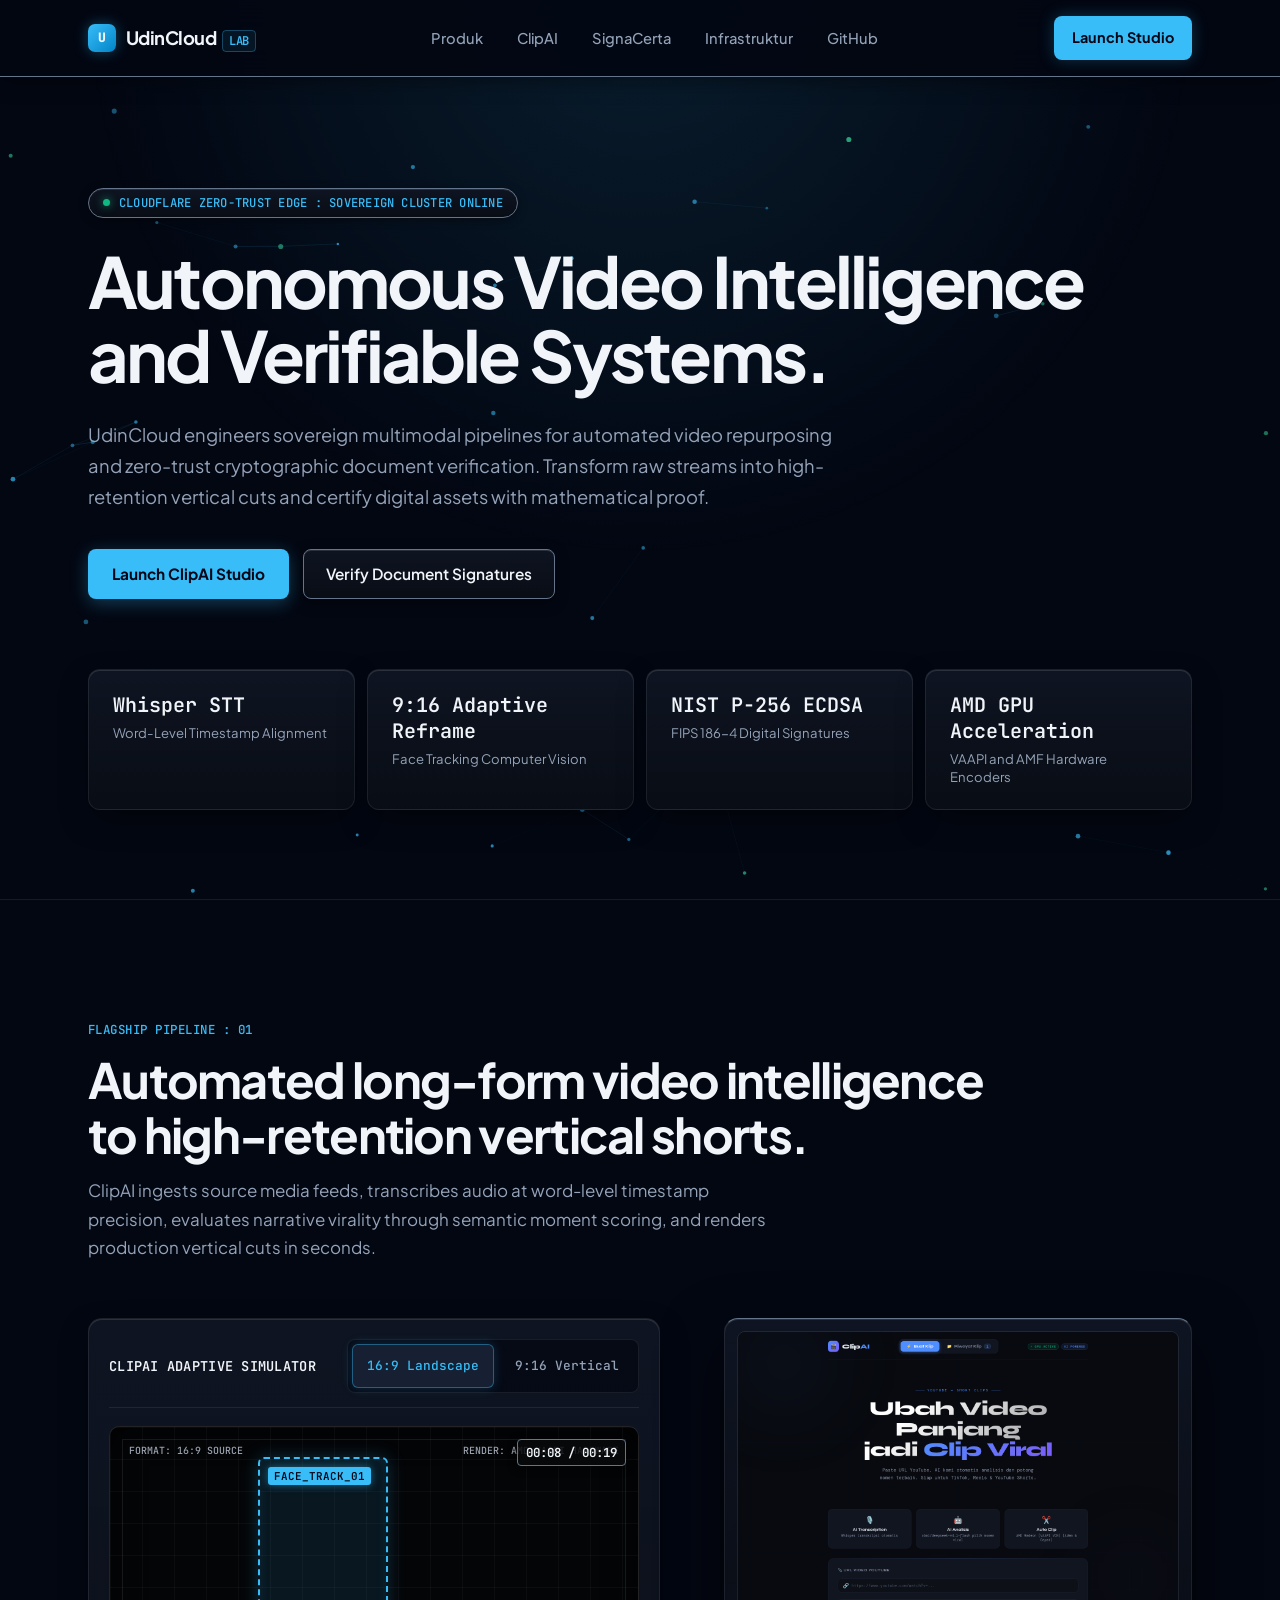
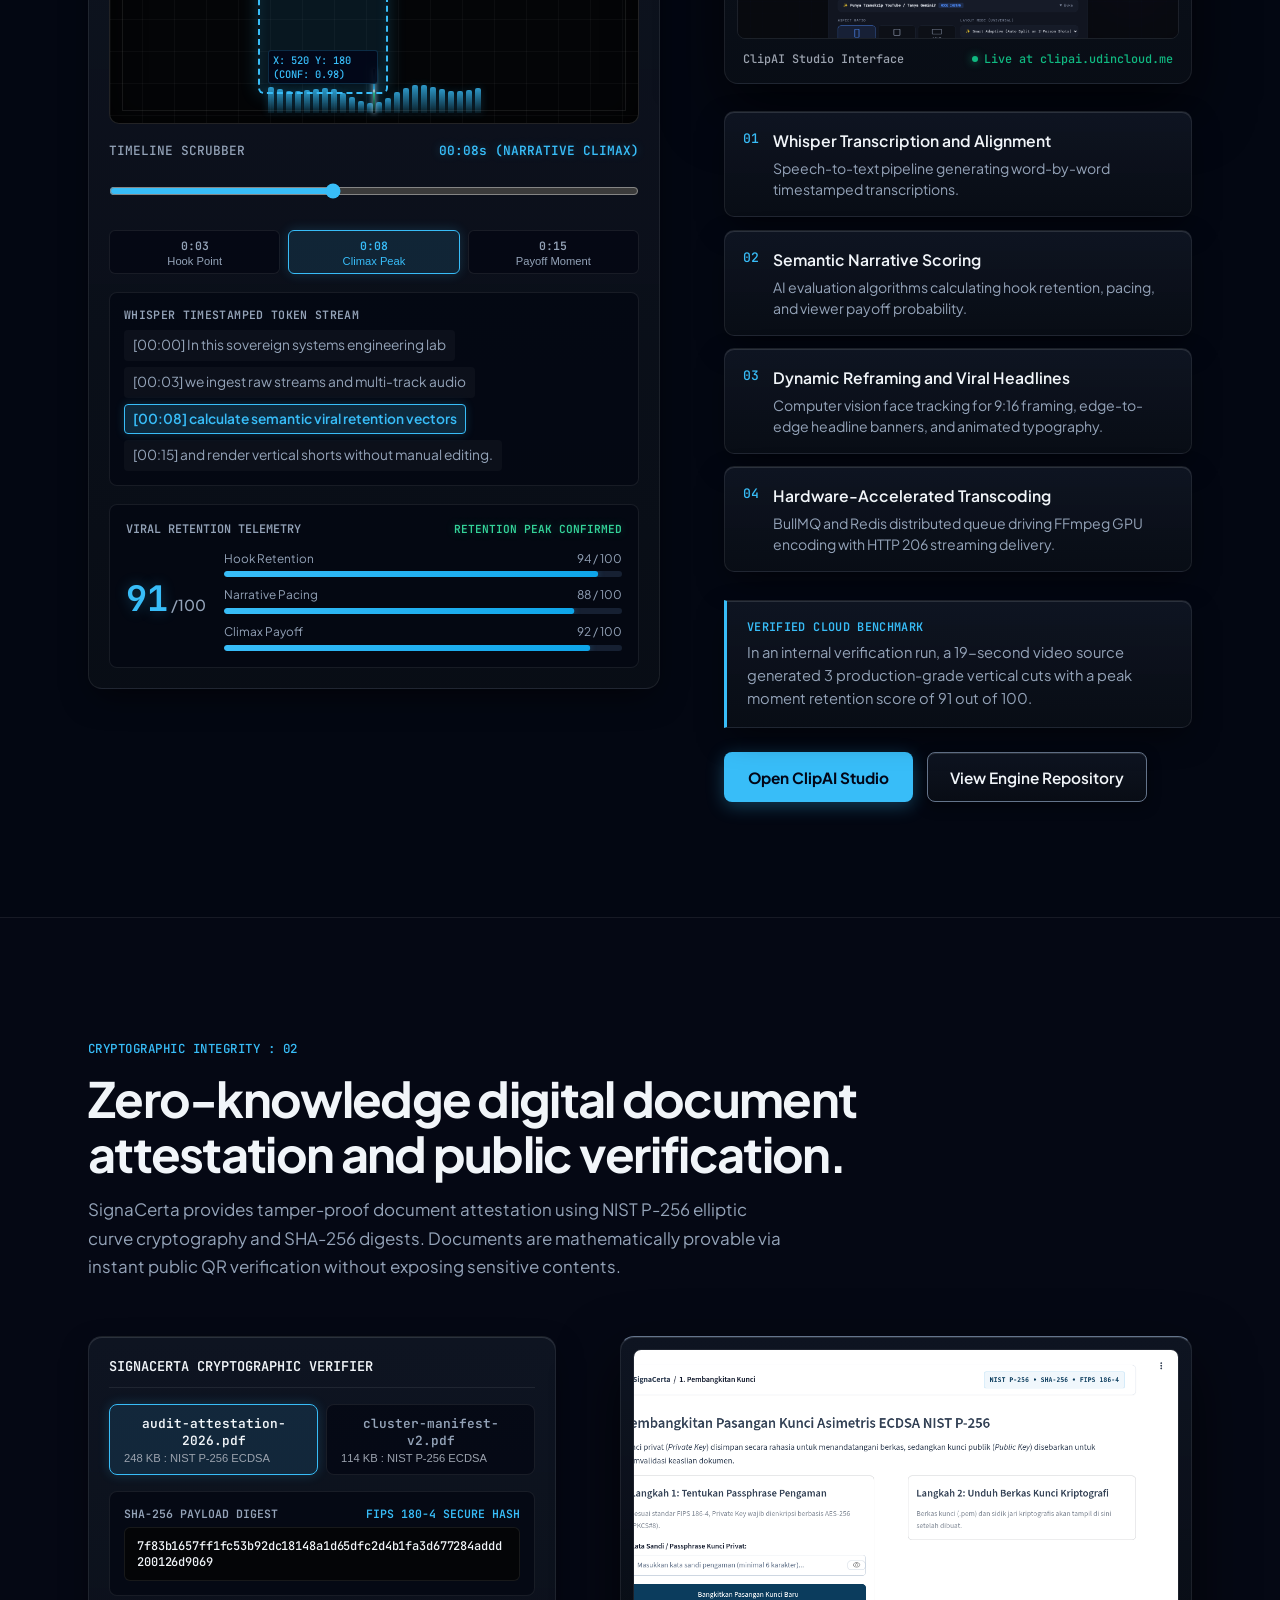
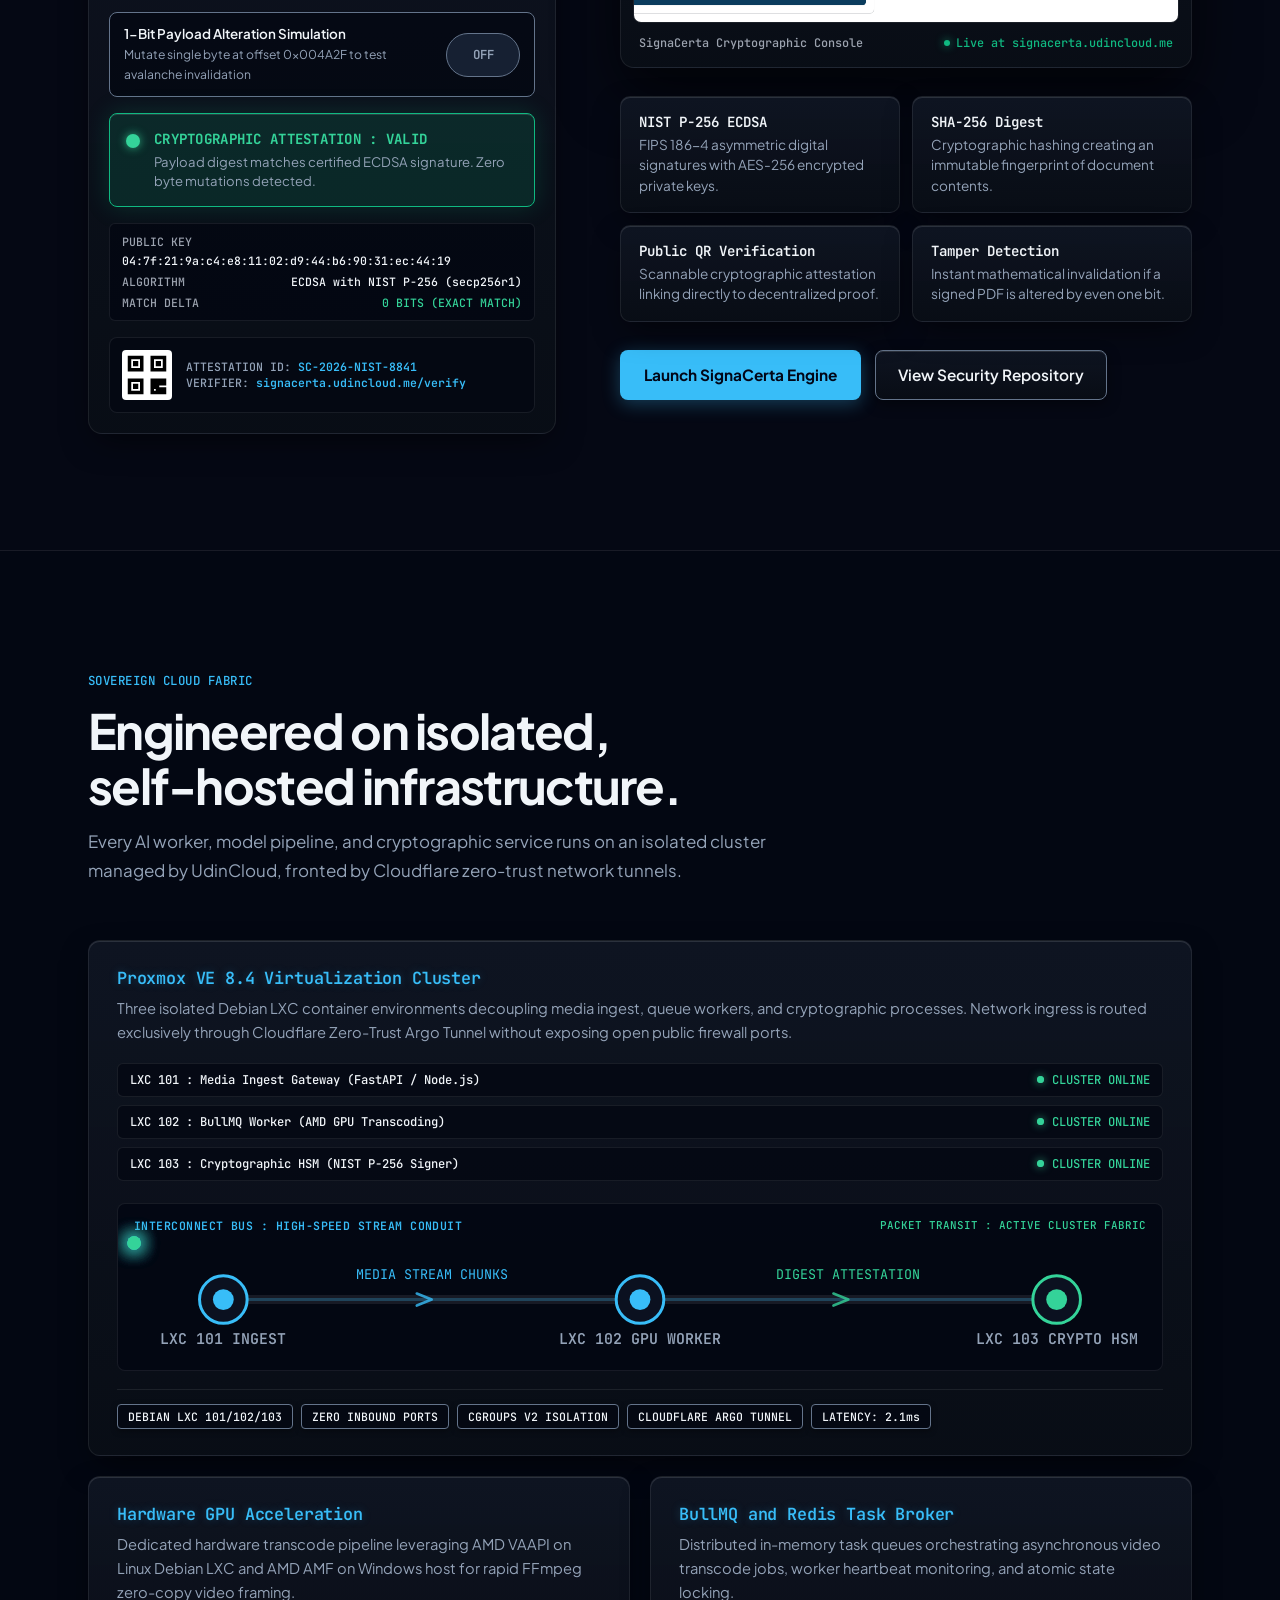
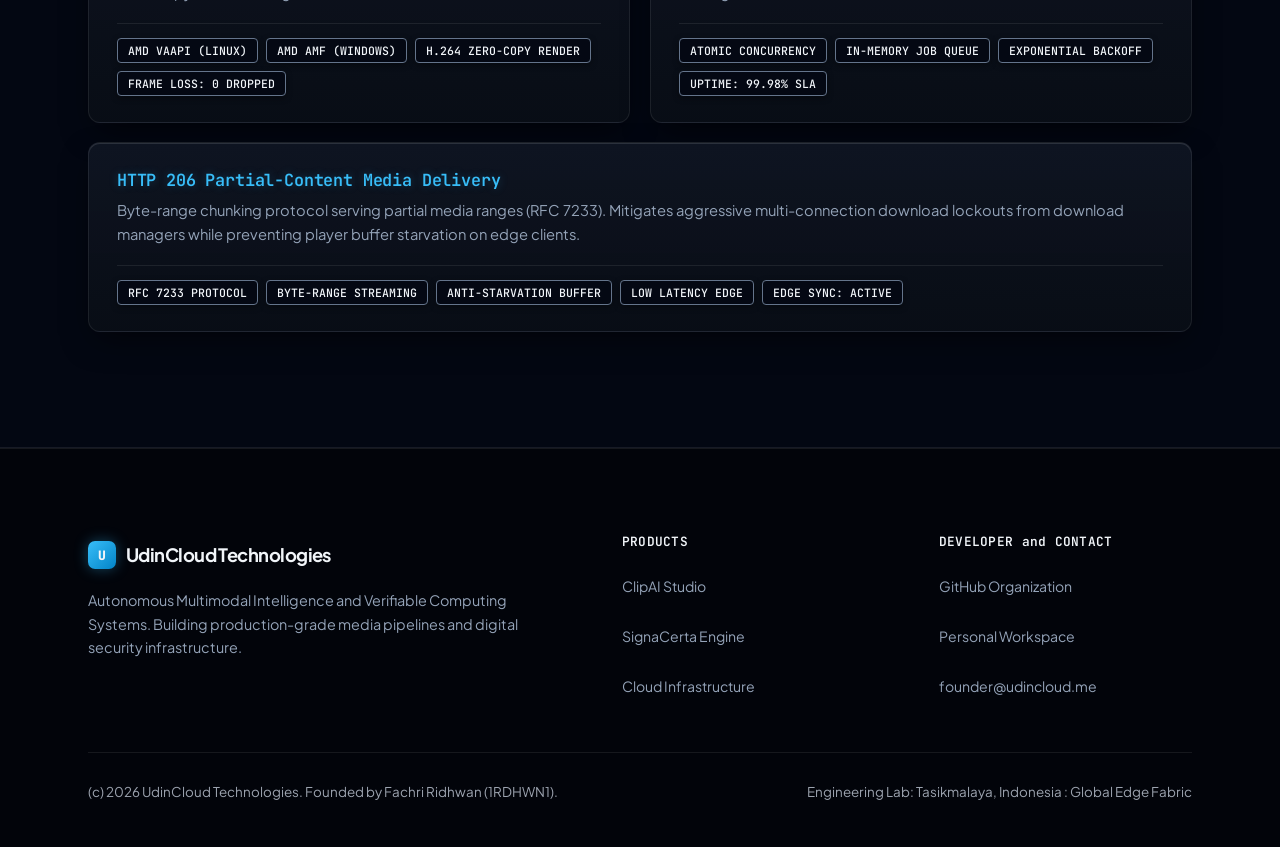
==== commit 71ba87de: "feat(animation): implement high-end cybernetic visualizer and fluid motion systems" ====
--- a/index.html
+++ b/index.html
@@ -1407,6 +1407,200 @@
     inline-size: -webkit-fill-available;
   }
 }
+
+/* Systems Visualizer and Animation Architecture */
+.hero {
+  position: relative;
+  overflow: hidden;
+}
+.hero-constellation {
+  position: absolute;
+  inset: 0;
+  width: 100%;
+  height: 100%;
+  pointer-events: none;
+  z-index: 0;
+}
+.hero > .shell {
+  position: relative;
+  z-index: 1;
+}
+
+/* Cybernetic Interconnect Bus and Packet Stream */
+.cluster-interconnect-wrap {
+  margin-top: 14px;
+  padding: 14px 16px;
+  background: rgba(3, 7, 18, 0.85);
+  border: 1px solid var(--line);
+  border-radius: 8px;
+  display: flex;
+  flex-direction: column;
+  gap: 10px;
+  max-width: 100%;
+  overflow: hidden;
+}
+.bus-label-row {
+  display: flex;
+  justify-content: space-between;
+  align-items: center;
+  flex-wrap: wrap;
+  gap: 6px;
+}
+.bus-label-title {
+  font: 600 0.72rem var(--font-mono);
+  color: var(--accent-cyan);
+  letter-spacing: 0.04em;
+}
+.bus-status-chip {
+  font: 500 0.68rem var(--font-mono);
+  color: var(--accent-emerald-bright);
+}
+.interconnect-bus-svg {
+  width: 100%;
+  height: auto;
+  display: block;
+  overflow: visible;
+}
+.bus-stream-pulse {
+  stroke-dasharray: 60 180;
+  animation: busPulseFlow 2.8s linear infinite;
+}
+.bus-stream-emerald {
+  animation-delay: 1.4s;
+}
+@keyframes busPulseFlow {
+  0% { stroke-dashoffset: 240; }
+  100% { stroke-dashoffset: -240; }
+}
+.bus-packet-bead {
+  filter: drop-shadow(0 0 6px currentColor);
+}
+.bead-1 {
+  animation: movePacketBead1 2.4s cubic-bezier(0.4, 0, 0.2, 1) infinite;
+  color: #38bdf8;
+}
+.bead-2 {
+  animation: movePacketBead1 2.4s cubic-bezier(0.4, 0, 0.2, 1) infinite;
+  animation-delay: 1.2s;
+  color: #38bdf8;
+}
+.bead-3 {
+  animation: movePacketBead2 2.4s cubic-bezier(0.4, 0, 0.2, 1) infinite;
+  animation-delay: 0.6s;
+  color: #34d399;
+}
+.bead-4 {
+  animation: movePacketBead2 2.4s cubic-bezier(0.4, 0, 0.2, 1) infinite;
+  animation-delay: 1.8s;
+  color: #34d399;
+}
+@keyframes movePacketBead1 {
+  0% { cx: 60px; cy: 38px; opacity: 0; }
+  10% { opacity: 1; }
+  90% { opacity: 1; }
+  100% { cx: 340px; cy: 38px; opacity: 0; }
+}
+@keyframes movePacketBead2 {
+  0% { cx: 340px; cy: 38px; opacity: 0; }
+  10% { opacity: 1; }
+  90% { opacity: 1; }
+  100% { cx: 620px; cy: 38px; opacity: 0; }
+}
+.junction-ping-cyan {
+  animation: junctionPing 2s ease-out infinite;
+}
+.junction-ping-emerald {
+  animation: junctionPing 2s ease-out infinite;
+  animation-delay: 1s;
+}
+@keyframes junctionPing {
+  0% { r: 5px; opacity: 1; }
+  50% { r: 8px; opacity: 0.6; }
+  100% { r: 5px; opacity: 1; }
+}
+
+/* 3D Parallax Tilt and Specular Light Sheen */
+.bento-grid {
+  perspective: 1200px;
+}
+.bento-card {
+  transform-style: preserve-3d;
+  transition: transform 0.25s cubic-bezier(0.16, 1, 0.3, 1), box-shadow 0.3s ease, border-color 0.3s ease;
+  will-change: transform;
+}
+.bento-card::after {
+  content: '';
+  position: absolute;
+  inset: 0;
+  border-radius: inherit;
+  background: radial-gradient(400px circle at var(--mouse-x, -500px) var(--mouse-y, -500px), rgba(255, 255, 255, 0.08) 0%, rgba(56, 189, 248, 0.04) 40%, transparent 75%);
+  pointer-events: none;
+  z-index: 2;
+  opacity: 0;
+  transition: opacity 0.3s ease;
+}
+.bento-card:hover::after {
+  opacity: 1;
+}
+
+/* Waveform Laser Scan Beam */
+.waveform-scan-beam {
+  position: absolute;
+  top: 0;
+  bottom: 0;
+  width: 2px;
+  background: linear-gradient(180deg, transparent, #38bdf8 45%, #ffffff 50%, #34d399 55%, transparent);
+  box-shadow: 0 0 10px #38bdf8, 0 0 4px #ffffff;
+  pointer-events: none;
+  z-index: 3;
+  animation: waveScanSweep 3.6s ease-in-out infinite alternate;
+}
+@keyframes waveScanSweep {
+  0% { left: 4px; opacity: 0.3; }
+  50% { opacity: 0.95; }
+  100% { left: calc(100% - 6px); opacity: 0.3; }
+}
+
+/* Laser Scanline Attestation Sweep */
+.laser-sweep {
+  position: absolute;
+  left: 0;
+  right: 0;
+  height: 2px;
+  top: 0;
+  pointer-events: none;
+  opacity: 0;
+  z-index: 10;
+}
+.laser-sweep.active-sweep {
+  background: linear-gradient(90deg, transparent, var(--accent-cyan) 25%, #ffffff 50%, var(--accent-cyan) 75%, transparent);
+  box-shadow: 0 0 14px var(--accent-cyan), 0 0 24px rgba(56, 189, 248, 0.6);
+  animation: laserSweepMotion 0.65s cubic-bezier(0.16, 1, 0.3, 1) forwards;
+}
+.laser-sweep.tamper-sweep {
+  background: linear-gradient(90deg, transparent, var(--accent-rose) 25%, #ffffff 50%, var(--accent-rose) 75%, transparent);
+  box-shadow: 0 0 14px var(--accent-rose), 0 0 24px rgba(244, 63, 94, 0.6);
+  animation: laserSweepMotion 0.65s cubic-bezier(0.16, 1, 0.3, 1) forwards;
+}
+@keyframes laserSweepMotion {
+  0% { top: 0%; opacity: 1; transform: scaleX(0.7); }
+  40% { opacity: 1; transform: scaleX(1); }
+  85% { opacity: 0.85; transform: scaleX(1); }
+  100% { top: 100%; opacity: 0; transform: scaleX(0.7); }
+}
+
+/* Staggered Scroll-Reveal Transitions */
+html.js-ready .reveal-item {
+  opacity: 0;
+  transform: translateY(22px);
+  transition: opacity 0.65s var(--spring), transform 0.65s var(--spring);
+  will-change: opacity, transform;
+}
+html.js-ready .reveal-item.is-revealed {
+  opacity: 1;
+  transform: translateY(0);
+}
+
 @media (prefers-reduced-motion: reduce) {
   html {
     scroll-behavior: auto;
@@ -1414,6 +1608,23 @@
   *, *::before, *::after {
     transition-duration: 0s !important;
     animation-duration: 0s !important;
+  }
+  html.js-ready .reveal-item {
+    opacity: 1 !important;
+    transform: none !important;
+    transition: none !important;
+  }
+  .bento-card {
+    transform: none !important;
+  }
+  .bus-stream-pulse,
+  .bus-packet-bead,
+  .junction-ping-cyan,
+  .junction-ping-emerald,
+  .waveform-scan-beam,
+  .laser-sweep {
+    animation: none !important;
+    display: none !important;
   }
 }
 </style>
@@ -1441,6 +1652,7 @@
 <main id="produk">
   <!-- Systems Lab Hero Section -->
   <section class="hero" aria-labelledby="hero-heading">
+    <canvas id="hero-constellation" class="hero-constellation" aria-hidden="true"></canvas>
     <div class="shell">
       <div class="hero-tag status" data-state="online">
         CLOUDFLARE ZERO-TRUST EDGE : SOVEREIGN CLUSTER ONLINE
@@ -1454,19 +1666,19 @@
       </div>
 
       <div class="kpi-strip" aria-label="Engineering specifications">
-        <div class="kpi-item spotlight-card">
+        <div class="kpi-item spotlight-card reveal-item" data-stagger="0">
           <div class="kpi-val">Whisper STT</div>
           <div class="kpi-lbl">Word-Level Timestamp Alignment</div>
         </div>
-        <div class="kpi-item spotlight-card">
+        <div class="kpi-item spotlight-card reveal-item" data-stagger="1">
           <div class="kpi-val">9:16 Adaptive Reframe</div>
           <div class="kpi-lbl">Face Tracking Computer Vision</div>
         </div>
-        <div class="kpi-item spotlight-card">
+        <div class="kpi-item spotlight-card reveal-item" data-stagger="2">
           <div class="kpi-val">NIST P-256 ECDSA</div>
           <div class="kpi-lbl">FIPS 186-4 Digital Signatures</div>
         </div>
-        <div class="kpi-item spotlight-card">
+        <div class="kpi-item spotlight-card reveal-item" data-stagger="3">
           <div class="kpi-val">AMD GPU Acceleration</div>
           <div class="kpi-lbl">VAAPI and AMF Hardware Encoders</div>
         </div>
@@ -1477,7 +1689,7 @@
   <!-- Product 1: ClipAI Flagship & Simulator -->
   <section class="section-clipai" id="clipai" aria-labelledby="clipai-heading">
     <div class="shell">
-      <div class="section-intro">
+      <div class="section-intro reveal-item" data-stagger="0">
         <span class="tag">FLAGSHIP PIPELINE : 01</span>
         <h2 id="clipai-heading" class="h2">Automated long-form video intelligence to high-retention vertical shorts.</h2>
         <p class="sub-copy">ClipAI ingests source media feeds, transcribes audio at word-level timestamp precision, evaluates narrative virality through semantic moment scoring, and renders production vertical cuts in seconds.</p>
@@ -1499,6 +1711,7 @@
             
             <!-- Living Audio Waveform Equalizer -->
             <div class="audio-waveform-visualizer" id="audio-visualizer" aria-hidden="true">
+              <div class="waveform-scan-beam" id="waveform-scan-beam"></div>
               <div class="eq-bar" style="--h: 16px; --d: 0.05s;"></div>
               <div class="eq-bar" style="--h: 24px; --d: 0.25s;"></div>
               <div class="eq-bar" style="--h: 34px; --d: 0.15s;"></div>
@@ -1609,28 +1822,28 @@
           </figure>
 
           <ul class="pipeline-list" aria-label="ClipAI pipeline architecture">
-            <li class="pipeline-card spotlight-card">
+            <li class="pipeline-card spotlight-card reveal-item" data-stagger="0">
               <span class="pipeline-num">01</span>
               <div>
                 <div class="pipeline-title">Whisper Transcription and Alignment</div>
                 <div class="pipeline-desc">Speech-to-text pipeline generating word-by-word timestamped transcriptions.</div>
               </div>
             </li>
-            <li class="pipeline-card spotlight-card">
+            <li class="pipeline-card spotlight-card reveal-item" data-stagger="1">
               <span class="pipeline-num">02</span>
               <div>
                 <div class="pipeline-title">Semantic Narrative Scoring</div>
                 <div class="pipeline-desc">AI evaluation algorithms calculating hook retention, pacing, and viewer payoff probability.</div>
               </div>
             </li>
-            <li class="pipeline-card spotlight-card">
+            <li class="pipeline-card spotlight-card reveal-item" data-stagger="2">
               <span class="pipeline-num">03</span>
               <div>
                 <div class="pipeline-title">Dynamic Reframing and Viral Headlines</div>
                 <div class="pipeline-desc">Computer vision face tracking for 9:16 framing, edge-to-edge headline banners, and animated typography.</div>
               </div>
             </li>
-            <li class="pipeline-card spotlight-card">
+            <li class="pipeline-card spotlight-card reveal-item" data-stagger="3">
               <span class="pipeline-num">04</span>
               <div>
                 <div class="pipeline-title">Hardware-Accelerated Transcoding</div>
@@ -1639,7 +1852,7 @@
             </li>
           </ul>
 
-          <div class="benchmark-box spotlight-card">
+          <div class="benchmark-box spotlight-card reveal-item" data-stagger="0">
             <div class="benchmark-tag">VERIFIED CLOUD BENCHMARK</div>
             <div class="benchmark-text">In an internal verification run, a 19-second video source generated 3 production-grade vertical cuts with a peak moment retention score of 91 out of 100.</div>
           </div>
@@ -1656,7 +1869,7 @@
   <!-- Product 2: SignaCerta Cryptographic Verifier -->
   <section class="section-signa" id="signacerta" aria-labelledby="signa-heading">
     <div class="shell">
-      <div class="section-intro">
+      <div class="section-intro reveal-item" data-stagger="0">
         <span class="tag">CRYPTOGRAPHIC INTEGRITY : 02</span>
         <h2 id="signa-heading" class="h2">Zero-knowledge digital document attestation and public verification.</h2>
         <p class="sub-copy">SignaCerta provides tamper-proof document attestation using NIST P-256 elliptic curve cryptography and SHA-256 digests. Documents are mathematically provable via instant public QR verification without exposing sensitive contents.</p>
@@ -1665,6 +1878,7 @@
       <div class="signa-layout">
         <!-- Interactive Verifier Console -->
         <div class="verifier-console idx spotlight-card" id="signacerta-verifier">
+          <div class="laser-sweep" id="verifier-laser-sweep" aria-hidden="true"></div>
           <div class="verifier-header">SIGNACERTA CRYPTOGRAPHIC VERIFIER</div>
 
           <div class="doc-selector-grid" role="radiogroup" aria-label="Signed document sample">
@@ -1739,6 +1953,7 @@
         <!-- Specifications & Preview Figure -->
         <div>
           <figure class="preview-shell spotlight-card">
+            <div class="laser-sweep" id="preview-laser-sweep" aria-hidden="true"></div>
             <img class="preview-img" src="assets-signacerta.png" alt="SignaCerta Asymmetric Key Generation and Cryptographic Attestation Interface">
             <figcaption class="preview-meta">
               <span>SignaCerta Cryptographic Console</span>
@@ -1747,19 +1962,19 @@
           </figure>
 
           <div class="spec-grid" aria-label="SignaCerta cryptographic specifications">
-            <div class="spec-item spotlight-card">
+            <div class="spec-item spotlight-card reveal-item" data-stagger="0">
               <div class="spec-title">NIST P-256 ECDSA</div>
               <div class="spec-desc">FIPS 186-4 asymmetric digital signatures with AES-256 encrypted private keys.</div>
             </div>
-            <div class="spec-item spotlight-card">
+            <div class="spec-item spotlight-card reveal-item" data-stagger="1">
               <div class="spec-title">SHA-256 Digest</div>
               <div class="spec-desc">Cryptographic hashing creating an immutable fingerprint of document contents.</div>
             </div>
-            <div class="spec-item spotlight-card">
+            <div class="spec-item spotlight-card reveal-item" data-stagger="2">
               <div class="spec-title">Public QR Verification</div>
               <div class="spec-desc">Scannable cryptographic attestation linking directly to decentralized proof.</div>
             </div>
-            <div class="spec-item spotlight-card">
+            <div class="spec-item spotlight-card reveal-item" data-stagger="3">
               <div class="spec-title">Tamper Detection</div>
               <div class="spec-desc">Instant mathematical invalidation if a signed PDF is altered by even one bit.</div>
             </div>
@@ -1778,7 +1993,7 @@
   <section class="section-infra" id="infrastruktur" aria-labelledby="infra-heading">
     <div id="infrastructure"></div>
     <div class="shell">
-      <div class="section-intro">
+      <div class="section-intro reveal-item" data-stagger="0">
         <span class="tag">SOVEREIGN CLOUD FABRIC</span>
         <h2 id="infra-heading" class="h2">Engineered on isolated, self-hosted infrastructure.</h2>
         <p class="sub-copy">Every AI worker, model pipeline, and cryptographic service runs on an isolated cluster managed by UdinCloud, fronted by Cloudflare zero-trust network tunnels.</p>
@@ -1786,7 +2001,7 @@
 
       <div class="bento-grid">
         <!-- Bento 1: Proxmox VE Cluster (Span 2) -->
-        <div class="bento-card bento-span-2 spotlight-card">
+        <div class="bento-card bento-span-2 spotlight-card reveal-item" data-stagger="0">
           <div class="bento-top">
             <span class="node-id">Proxmox VE 8.4 Virtualization Cluster</span>
             <p class="node-desc">Three isolated Debian LXC container environments decoupling media ingest, queue workers, and cryptographic processes. Network ingress is routed exclusively through Cloudflare Zero-Trust Argo Tunnel without exposing open public firewall ports.</p>
@@ -1816,6 +2031,56 @@
                 </span>
               </div>
             </div>
+
+            <!-- Cybernetic Interconnect Bus Visualizer -->
+            <div class="cluster-interconnect-wrap" aria-label="Cybernetic Interconnect Bus and Packet Stream">
+              <div class="bus-label-row">
+                <span class="bus-label-title">INTERCONNECT BUS : HIGH-SPEED STREAM CONDUIT</span>
+                <span class="bus-status-chip">PACKET TRANSIT : ACTIVE CLUSTER FABRIC</span>
+              </div>
+              <svg class="interconnect-bus-svg" viewBox="0 0 680 76" fill="none" xmlns="http://www.w3.org/2000/svg" aria-hidden="true">
+                <path d="M 60 38 H 620" stroke="rgba(255,255,255,0.08)" stroke-width="6" stroke-linecap="round"/>
+                <path d="M 60 38 H 620" stroke="rgba(56,189,248,0.25)" stroke-width="2" stroke-linecap="round"/>
+                <path class="bus-stream-pulse bus-stream-cyan" d="M 60 38 H 340" stroke="url(#pulseGradCyan)" stroke-width="3" stroke-linecap="round"/>
+                <path class="bus-stream-pulse bus-stream-emerald" d="M 340 38 H 620" stroke="url(#pulseGradEmerald)" stroke-width="3" stroke-linecap="round"/>
+                
+                <circle cx="60" cy="38" r="16" fill="#0b1120" stroke="#38bdf8" stroke-width="2"/>
+                <circle cx="60" cy="38" r="7" fill="#38bdf8" class="junction-ping-cyan"/>
+                <text x="60" y="68" fill="#94a3b8" font-family="'JetBrains Mono', monospace" font-size="10" font-weight="600" text-anchor="middle">LXC 101 INGEST</text>
+                
+                <path d="M 190 34 L 200 38 L 190 42" stroke="#38bdf8" stroke-width="1.8" stroke-linecap="round" stroke-linejoin="round" opacity="0.8"/>
+                <text x="200" y="24" fill="#38bdf8" font-family="'JetBrains Mono', monospace" font-size="9" text-anchor="middle">MEDIA STREAM CHUNKS</text>
+
+                <circle cx="340" cy="38" r="16" fill="#0b1120" stroke="#38bdf8" stroke-width="2"/>
+                <circle cx="340" cy="38" r="7" fill="#38bdf8" class="junction-ping-cyan"/>
+                <text x="340" y="68" fill="#94a3b8" font-family="'JetBrains Mono', monospace" font-size="10" font-weight="600" text-anchor="middle">LXC 102 GPU WORKER</text>
+
+                <path d="M 470 34 L 480 38 L 470 42" stroke="#34d399" stroke-width="1.8" stroke-linecap="round" stroke-linejoin="round" opacity="0.8"/>
+                <text x="480" y="24" fill="#34d399" font-family="'JetBrains Mono', monospace" font-size="9" text-anchor="middle">DIGEST ATTESTATION</text>
+
+                <circle cx="620" cy="38" r="16" fill="#0b1120" stroke="#34d399" stroke-width="2"/>
+                <circle cx="620" cy="38" r="7" fill="#34d399" class="junction-ping-emerald"/>
+                <text x="620" y="68" fill="#94a3b8" font-family="'JetBrains Mono', monospace" font-size="10" font-weight="600" text-anchor="middle">LXC 103 CRYPTO HSM</text>
+
+                <circle class="bus-packet-bead bead-1" r="4.5" fill="#38bdf8"/>
+                <circle class="bus-packet-bead bead-2" r="4.5" fill="#38bdf8"/>
+                <circle class="bus-packet-bead bead-3" r="4.5" fill="#34d399"/>
+                <circle class="bus-packet-bead bead-4" r="4.5" fill="#34d399"/>
+
+                <defs>
+                  <linearGradient id="pulseGradCyan" x1="0" y1="0" x2="1" y2="0">
+                    <stop offset="0" stop-color="#38bdf8" stop-opacity="0"/>
+                    <stop offset="0.5" stop-color="#38bdf8" stop-opacity="0.8"/>
+                    <stop offset="1" stop-color="#38bdf8" stop-opacity="0"/>
+                  </linearGradient>
+                  <linearGradient id="pulseGradEmerald" x1="0" y1="0" x2="1" y2="0">
+                    <stop offset="0" stop-color="#34d399" stop-opacity="0"/>
+                    <stop offset="0.5" stop-color="#34d399" stop-opacity="0.8"/>
+                    <stop offset="1" stop-color="#34d399" stop-opacity="0"/>
+                  </linearGradient>
+                </defs>
+              </svg>
+            </div>
           </div>
           <div class="bento-telemetry">
             <span class="tel-chip">DEBIAN LXC 101/102/103</span>
@@ -1827,7 +2092,7 @@
         </div>
 
         <!-- Bento 2: AMD GPU Acceleration -->
-        <div class="bento-card spotlight-card">
+        <div class="bento-card spotlight-card reveal-item" data-stagger="1">
           <div class="bento-top">
             <span class="node-id">Hardware GPU Acceleration</span>
             <p class="node-desc">Dedicated hardware transcode pipeline leveraging AMD VAAPI on Linux Debian LXC and AMD AMF on Windows host for rapid FFmpeg zero-copy video framing.</p>
@@ -1841,7 +2106,7 @@
         </div>
 
         <!-- Bento 3: BullMQ & Redis Task Broker -->
-        <div class="bento-card spotlight-card">
+        <div class="bento-card spotlight-card reveal-item" data-stagger="2">
           <div class="bento-top">
             <span class="node-id">BullMQ and Redis Task Broker</span>
             <p class="node-desc">Distributed in-memory task queues orchestrating asynchronous video transcode jobs, worker heartbeat monitoring, and atomic state locking.</p>
@@ -1855,7 +2120,7 @@
         </div>
 
         <!-- Bento 4: HTTP 206 Streaming Delivery (Span 2) -->
-        <div class="bento-card bento-span-2 spotlight-card">
+        <div class="bento-card bento-span-2 spotlight-card reveal-item" data-stagger="3">
           <div class="bento-top">
             <span class="node-id">HTTP 206 Partial-Content Media Delivery</span>
             <p class="node-desc">Byte-range chunking protocol serving partial media ranges (RFC 7233). Mitigates aggressive multi-connection download lockouts from download managers while preventing player buffer starvation on edge clients.</p>
@@ -1913,9 +2178,196 @@
 (function() {
   'use strict';
 
-  // --- Dynamic Mouse Spotlight Tracking ---
+  const prefersReducedMotion = window.matchMedia('(prefers-reduced-motion: reduce)').matches;
+  document.documentElement.classList.add('js-ready');
+
+  // --- 1. Hero Constellation Interactive Mesh Canvas ---
+  (function initHeroConstellation() {
+    const canvas = document.getElementById('hero-constellation');
+    const hero = document.querySelector('.hero');
+    if (!canvas || !hero) return;
+
+    const ctx = canvas.getContext('2d');
+    let width = 0;
+    let height = 0;
+    let dpr = 1;
+    let particles = [];
+    let animId = null;
+    let isHeroVisible = false;
+    const mouse = { x: -9999, y: -9999, active: false };
+
+    function resize() {
+      dpr = Math.min(window.devicePixelRatio || 1, 2);
+      const rect = hero.getBoundingClientRect();
+      width = rect.width;
+      height = rect.height;
+      canvas.width = Math.floor(width * dpr);
+      canvas.height = Math.floor(height * dpr);
+      ctx.setTransform(dpr, 0, 0, dpr, 0, 0);
+
+      const count = width < 768 ? 22 : 42;
+      particles = [];
+      for (let i = 0; i < count; i++) {
+        particles.push({
+          x: Math.random() * width,
+          y: Math.random() * height,
+          vx: (Math.random() - 0.5) * 0.32,
+          vy: (Math.random() - 0.5) * 0.32,
+          radius: Math.random() * 1.4 + 1.2,
+          isEmerald: Math.random() < 0.2,
+          alpha: Math.random() * 0.4 + 0.35
+        });
+      }
+      if (prefersReducedMotion) {
+        drawStatic();
+      }
+    }
+
+    function drawStatic() {
+      ctx.clearRect(0, 0, width, height);
+      for (let i = 0; i < particles.length; i++) {
+        const p = particles[i];
+        ctx.beginPath();
+        ctx.arc(p.x, p.y, p.radius, 0, Math.PI * 2);
+        ctx.fillStyle = p.isEmerald ? 'rgba(52, 211, 153, 0.4)' : 'rgba(56, 189, 248, 0.4)';
+        ctx.fill();
+      }
+    }
+
+    function renderFrame() {
+      if (!isHeroVisible || prefersReducedMotion) {
+        animId = null;
+        return;
+      }
+
+      ctx.clearRect(0, 0, width, height);
+
+      const count = particles.length;
+      for (let i = 0; i < count; i++) {
+        const p = particles[i];
+        p.x += p.vx;
+        p.y += p.vy;
+
+        if (p.x < 0) { p.x = 0; p.vx *= -1; }
+        else if (p.x > width) { p.x = width; p.vx *= -1; }
+        if (p.y < 0) { p.y = 0; p.vy *= -1; }
+        else if (p.y > height) { p.y = height; p.vy *= -1; }
+
+        if (mouse.active) {
+          const dxM = mouse.x - p.x;
+          const dyM = mouse.y - p.y;
+          const distM = Math.sqrt(dxM * dxM + dyM * dyM);
+          if (distM < 150 && distM > 1) {
+            const force = (1 - distM / 150) * 0.06;
+            p.x += (dxM / distM) * force;
+            p.y += (dyM / distM) * force;
+
+            const tetherAlpha = (1 - distM / 150) * 0.32;
+            ctx.beginPath();
+            ctx.moveTo(p.x, p.y);
+            ctx.lineTo(mouse.x, mouse.y);
+            ctx.strokeStyle = p.isEmerald
+              ? 'rgba(52, 211, 153, ' + tetherAlpha.toFixed(3) + ')'
+              : 'rgba(56, 189, 248, ' + tetherAlpha.toFixed(3) + ')';
+            ctx.lineWidth = 1;
+            ctx.stroke();
+          }
+        }
+
+        ctx.beginPath();
+        ctx.arc(p.x, p.y, p.radius, 0, Math.PI * 2);
+        ctx.fillStyle = p.isEmerald
+          ? 'rgba(52, 211, 153, ' + p.alpha.toFixed(2) + ')'
+          : 'rgba(56, 189, 248, ' + p.alpha.toFixed(2) + ')';
+        ctx.fill();
+      }
+
+      const maxDist = width < 768 ? 90 : 120;
+      for (let i = 0; i < count; i++) {
+        for (let j = i + 1; j < count; j++) {
+          const p1 = particles[i];
+          const p2 = particles[j];
+          const dx = p1.x - p2.x;
+          const dy = p1.y - p2.y;
+          const dist = Math.sqrt(dx * dx + dy * dy);
+
+          if (dist < maxDist) {
+            const lineAlpha = (1 - dist / maxDist) * 0.2;
+            ctx.beginPath();
+            ctx.moveTo(p1.x, p1.y);
+            ctx.lineTo(p2.x, p2.y);
+            ctx.strokeStyle = 'rgba(56, 189, 248, ' + lineAlpha.toFixed(3) + ')';
+            ctx.lineWidth = 0.8;
+            ctx.stroke();
+          }
+        }
+      }
+
+      animId = requestAnimationFrame(renderFrame);
+    }
+
+    hero.addEventListener('mousemove', function(e) {
+      const rect = hero.getBoundingClientRect();
+      mouse.x = e.clientX - rect.left;
+      mouse.y = e.clientY - rect.top;
+      mouse.active = true;
+    });
+    hero.addEventListener('mouseleave', function() {
+      mouse.active = false;
+    });
+
+    if ('IntersectionObserver' in window) {
+      const observer = new IntersectionObserver(function(entries) {
+        entries.forEach(function(entry) {
+          isHeroVisible = entry.isIntersecting;
+          if (isHeroVisible && !animId && !prefersReducedMotion) {
+            animId = requestAnimationFrame(renderFrame);
+          } else if (!isHeroVisible && animId) {
+            cancelAnimationFrame(animId);
+            animId = null;
+          }
+        });
+      }, { threshold: 0.05 });
+      observer.observe(hero);
+    } else {
+      isHeroVisible = true;
+      if (!prefersReducedMotion) animId = requestAnimationFrame(renderFrame);
+    }
+
+    window.addEventListener('resize', resize);
+    resize();
+  })();
+
+  // --- 2. 3D Parallax Tilt and Specular Sheen for Bento Cards ---
+  (function initBentoTilt() {
+    const bentoCards = document.querySelectorAll('.bento-card');
+    bentoCards.forEach(function(card) {
+      card.addEventListener('mousemove', function(e) {
+        if (prefersReducedMotion) return;
+        const rect = card.getBoundingClientRect();
+        const x = e.clientX - rect.left;
+        const y = e.clientY - rect.top;
+        const centerX = rect.width / 2;
+        const centerY = rect.height / 2;
+        const rotX = ((centerY - y) / centerY) * 4.2;
+        const rotY = ((x - centerX) / centerX) * 4.2;
+
+        card.style.transform = 'perspective(1000px) rotateX(' + rotX.toFixed(2) + 'deg) rotateY(' + rotY.toFixed(2) + 'deg) translateY(-2px)';
+        card.style.setProperty('--mouse-x', x + 'px');
+        card.style.setProperty('--mouse-y', y + 'px');
+      });
+      card.addEventListener('mouseleave', function() {
+        card.style.transform = '';
+        card.style.setProperty('--mouse-x', '-500px');
+        card.style.setProperty('--mouse-y', '-500px');
+      });
+    });
+  })();
+
+  // --- 3. Dynamic Mouse Spotlight Tracking on Spotlight Cards ---
   const spotlightCards = document.querySelectorAll('.spotlight-card');
   spotlightCards.forEach(function(card) {
+    if (card.classList.contains('bento-card')) return;
     card.addEventListener('mousemove', function(e) {
       const rect = card.getBoundingClientRect();
       const x = (e.clientX - rect.left) + 'px';
@@ -1929,7 +2381,33 @@
     });
   });
 
-  // --- ClipAI Simulator State & Logic ---
+  // --- 4. Staggered Scroll-Reveal Transitions ---
+  (function initScrollReveal() {
+    if (!prefersReducedMotion && 'IntersectionObserver' in window) {
+      const revealElements = document.querySelectorAll('.reveal-item');
+      const revealObserver = new IntersectionObserver(function(entries, observer) {
+        entries.forEach(function(entry) {
+          if (entry.isIntersecting) {
+            const el = entry.target;
+            const stagger = parseInt(el.getAttribute('data-stagger') || 0, 10);
+            el.style.transitionDelay = (stagger * 70) + 'ms';
+            el.classList.add('is-revealed');
+            observer.unobserve(el);
+          }
+        });
+      }, { threshold: 0.1, rootMargin: '0px 0px -40px 0px' });
+
+      revealElements.forEach(function(el) {
+        revealObserver.observe(el);
+      });
+    } else {
+      document.querySelectorAll('.reveal-item').forEach(function(el) {
+        el.classList.add('is-revealed');
+      });
+    }
+  })();
+
+  // --- 5. ClipAI Simulator State and Living Audio Visualizer ---
   const scrubber = document.getElementById('timeline-scrubber');
   const scrubberDisplay = document.getElementById('scrubber-display');
   const hudTime = document.getElementById('hud-time');
@@ -1949,8 +2427,14 @@
   const barPayoff = document.getElementById('bar-payoff');
   const retentionStatus = document.getElementById('retention-status');
   const eqBars = document.querySelectorAll('.eq-bar');
+  const clipaiSection = document.getElementById('clipai');
 
   let activeMode = '16-9';
+  let kineticImpulse = 0;
+  let lastScrubberVal = scrubber ? parseInt(scrubber.value, 10) : 0;
+  let audioWavePhase = 0;
+  let isClipaiVisible = false;
+  let audioAnimId = null;
 
   const telemetryBySec = {
     0:  { name: 'INTRO HOOK', score: '84', hook: '86', pacing: '82', payoff: '85', x: 420, y: 190, conf: '0.96' },
@@ -2004,15 +2488,6 @@
       retentionStatus.textContent = parseInt(data.score, 10) >= 91 ? 'RETENTION PEAK CONFIRMED' : 'OPTIMAL RETENTION ZONE';
     }
 
-    // Dynamic reaction for audio frequency equalizer
-    if (eqBars.length > 0) {
-      eqBars.forEach(function(bar, idx) {
-        const factor = 0.5 + ((s * 7 + idx * 13) % 17) / 20;
-        bar.style.height = Math.round(14 + factor * 28) + 'px';
-      });
-    }
-
-    // Highlight tokens
     tokens.forEach(function(tok) {
       const start = parseInt(tok.getAttribute('data-start'), 10);
       const end = parseInt(tok.getAttribute('data-end'), 10);
@@ -2023,7 +2498,6 @@
       }
     });
 
-    // Highlight marker buttons
     markerBtns.forEach(function(btn) {
       const bSec = parseInt(btn.getAttribute('data-sec'), 10);
       if (bSec === s) {
@@ -2034,8 +2508,37 @@
     });
   }
 
+  function renderLivingAudio() {
+    if (!isClipaiVisible || prefersReducedMotion) {
+      audioAnimId = null;
+      return;
+    }
+
+    audioWavePhase += 0.05;
+    kineticImpulse *= 0.92;
+    if (kineticImpulse < 0.05) kineticImpulse = 0;
+
+    if (eqBars.length > 0) {
+      eqBars.forEach(function(bar, idx) {
+        const wave1 = Math.sin(audioWavePhase * 1.5 + idx * 0.35);
+        const wave2 = Math.cos(audioWavePhase * 2.2 + idx * 0.7);
+        const harmonic = (wave1 * 0.55 + wave2 * 0.45 + 1) / 2;
+        const baseH = 10 + harmonic * 22;
+        const kineticH = kineticImpulse * (0.35 + Math.sin(idx * 0.7 + audioWavePhase * 2.8) * 0.65);
+        const totalH = Math.min(Math.max(baseH + kineticH, 6), 44);
+        bar.style.height = totalH.toFixed(1) + 'px';
+      });
+    }
+
+    audioAnimId = requestAnimationFrame(renderLivingAudio);
+  }
+
   if (scrubber) {
     scrubber.addEventListener('input', function() {
+      const currentVal = parseInt(this.value, 10);
+      const diff = Math.abs(currentVal - lastScrubberVal);
+      kineticImpulse = Math.min(kineticImpulse + diff * 6 + 10, 32);
+      lastScrubberVal = currentVal;
       updateTimeline(this.value);
     });
   }
@@ -2043,10 +2546,32 @@
   markerBtns.forEach(function(btn) {
     btn.addEventListener('click', function() {
       const sec = this.getAttribute('data-sec');
-      if (scrubber) scrubber.value = sec;
+      kineticImpulse = 24;
+      if (scrubber) {
+        scrubber.value = sec;
+        lastScrubberVal = parseInt(sec, 10);
+      }
       updateTimeline(sec);
     });
   });
+
+  if ('IntersectionObserver' in window && clipaiSection) {
+    const clipaiObserver = new IntersectionObserver(function(entries) {
+      entries.forEach(function(entry) {
+        isClipaiVisible = entry.isIntersecting;
+        if (isClipaiVisible && !audioAnimId && !prefersReducedMotion) {
+          audioAnimId = requestAnimationFrame(renderLivingAudio);
+        } else if (!isClipaiVisible && audioAnimId) {
+          cancelAnimationFrame(audioAnimId);
+          audioAnimId = null;
+        }
+      });
+    }, { threshold: 0.05 });
+    clipaiObserver.observe(clipaiSection);
+  } else {
+    isClipaiVisible = true;
+    if (!prefersReducedMotion) audioAnimId = requestAnimationFrame(renderLivingAudio);
+  }
 
   function setAspectMode(mode) {
     activeMode = mode;
@@ -2074,7 +2599,7 @@
     tab916.addEventListener('click', function() { setAspectMode('9-16'); });
   }
 
-  // --- SignaCerta Verifier State & Matrix Scramble Logic ---
+  // --- 6. SignaCerta Verifier, Laser Scanline and Matrix Scramble Logic ---
   const doc1Btn = document.getElementById('btn-doc-1');
   const doc2Btn = document.getElementById('btn-doc-2');
   const hashVal = document.getElementById('hash-val');
@@ -2099,6 +2624,20 @@
     }
   };
 
+  function triggerLaserSweep(isTamperedState) {
+    if (prefersReducedMotion) return;
+    const sweeps = document.querySelectorAll('.laser-sweep');
+    sweeps.forEach(function(el) {
+      el.classList.remove('active-sweep', 'tamper-sweep');
+      void el.offsetWidth;
+      if (isTamperedState) {
+        el.classList.add('tamper-sweep');
+      } else {
+        el.classList.add('active-sweep');
+      }
+    });
+  }
+
   let scrambleTimer = null;
   function scrambleHashTo(targetHash) {
     if (!hashVal) return;
@@ -2109,6 +2648,10 @@
     const duration = 280;
     const len = targetHash.length;
 
+    if (hashVal) {
+      hashVal.style.textShadow = isTampered ? '0 0 12px var(--accent-rose)' : '0 0 12px var(--accent-cyan)';
+    }
+
     function render(now) {
       const elapsed = now - startTime;
       const progress = Math.min(elapsed / duration, 1);
@@ -2128,6 +2671,7 @@
         scrambleTimer = requestAnimationFrame(render);
       } else {
         hashVal.textContent = targetHash;
+        if (hashVal) hashVal.style.textShadow = '';
       }
     }
     scrambleTimer = requestAnimationFrame(render);
@@ -2135,6 +2679,8 @@
 
   function updateVerifierState() {
     const hashes = docHashes[selectedDoc];
+    triggerLaserSweep(isTampered);
+
     if (isTampered) {
       scrambleHashTo(hashes.tampered);
       if (tamperBtn) {
@@ -2203,7 +2749,7 @@
     });
   }
 
-  // --- Real-time Simulated Telemetry Jitter ---
+  // --- 7. Real-time Simulated Telemetry Jitter ---
   const telLatency = document.getElementById('telemetry-latency');
   if (telLatency) {
     const latencies = ['2.1ms', '1.9ms', '2.2ms', '2.0ms', '2.3ms'];
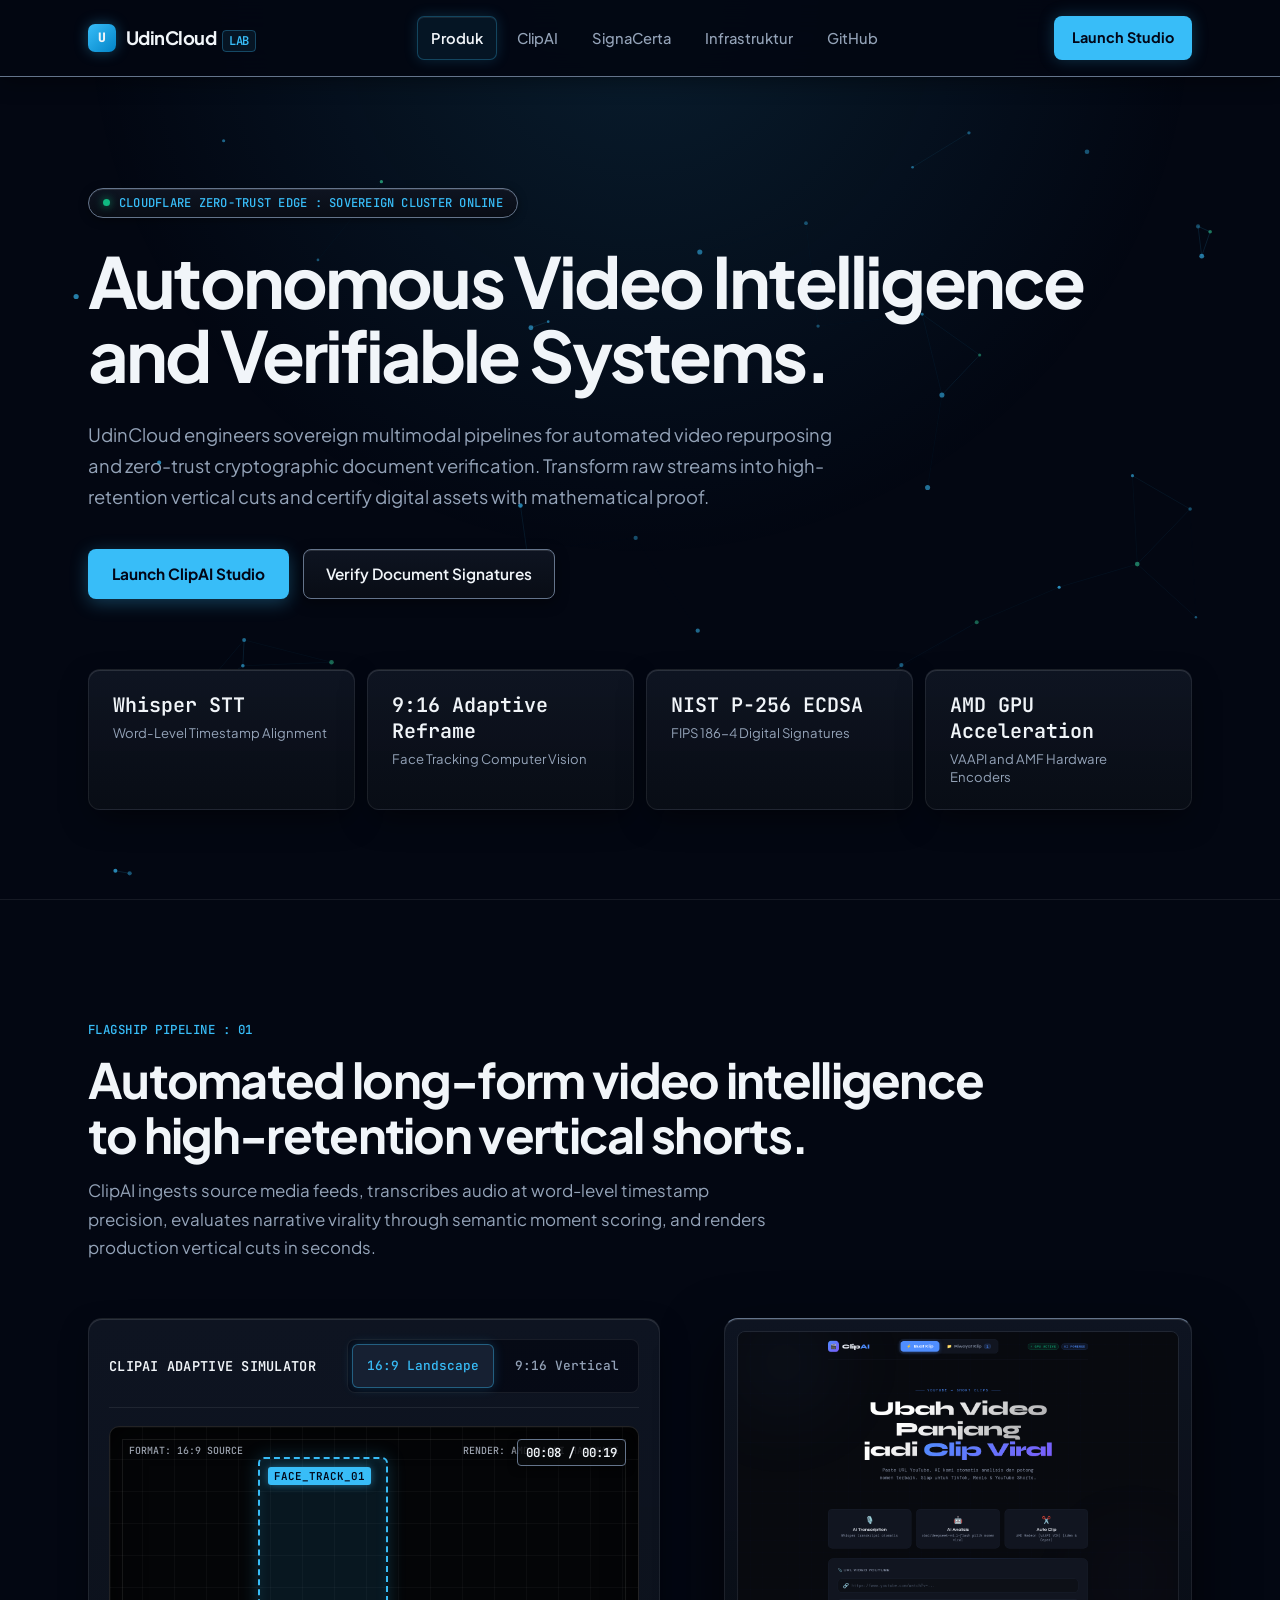
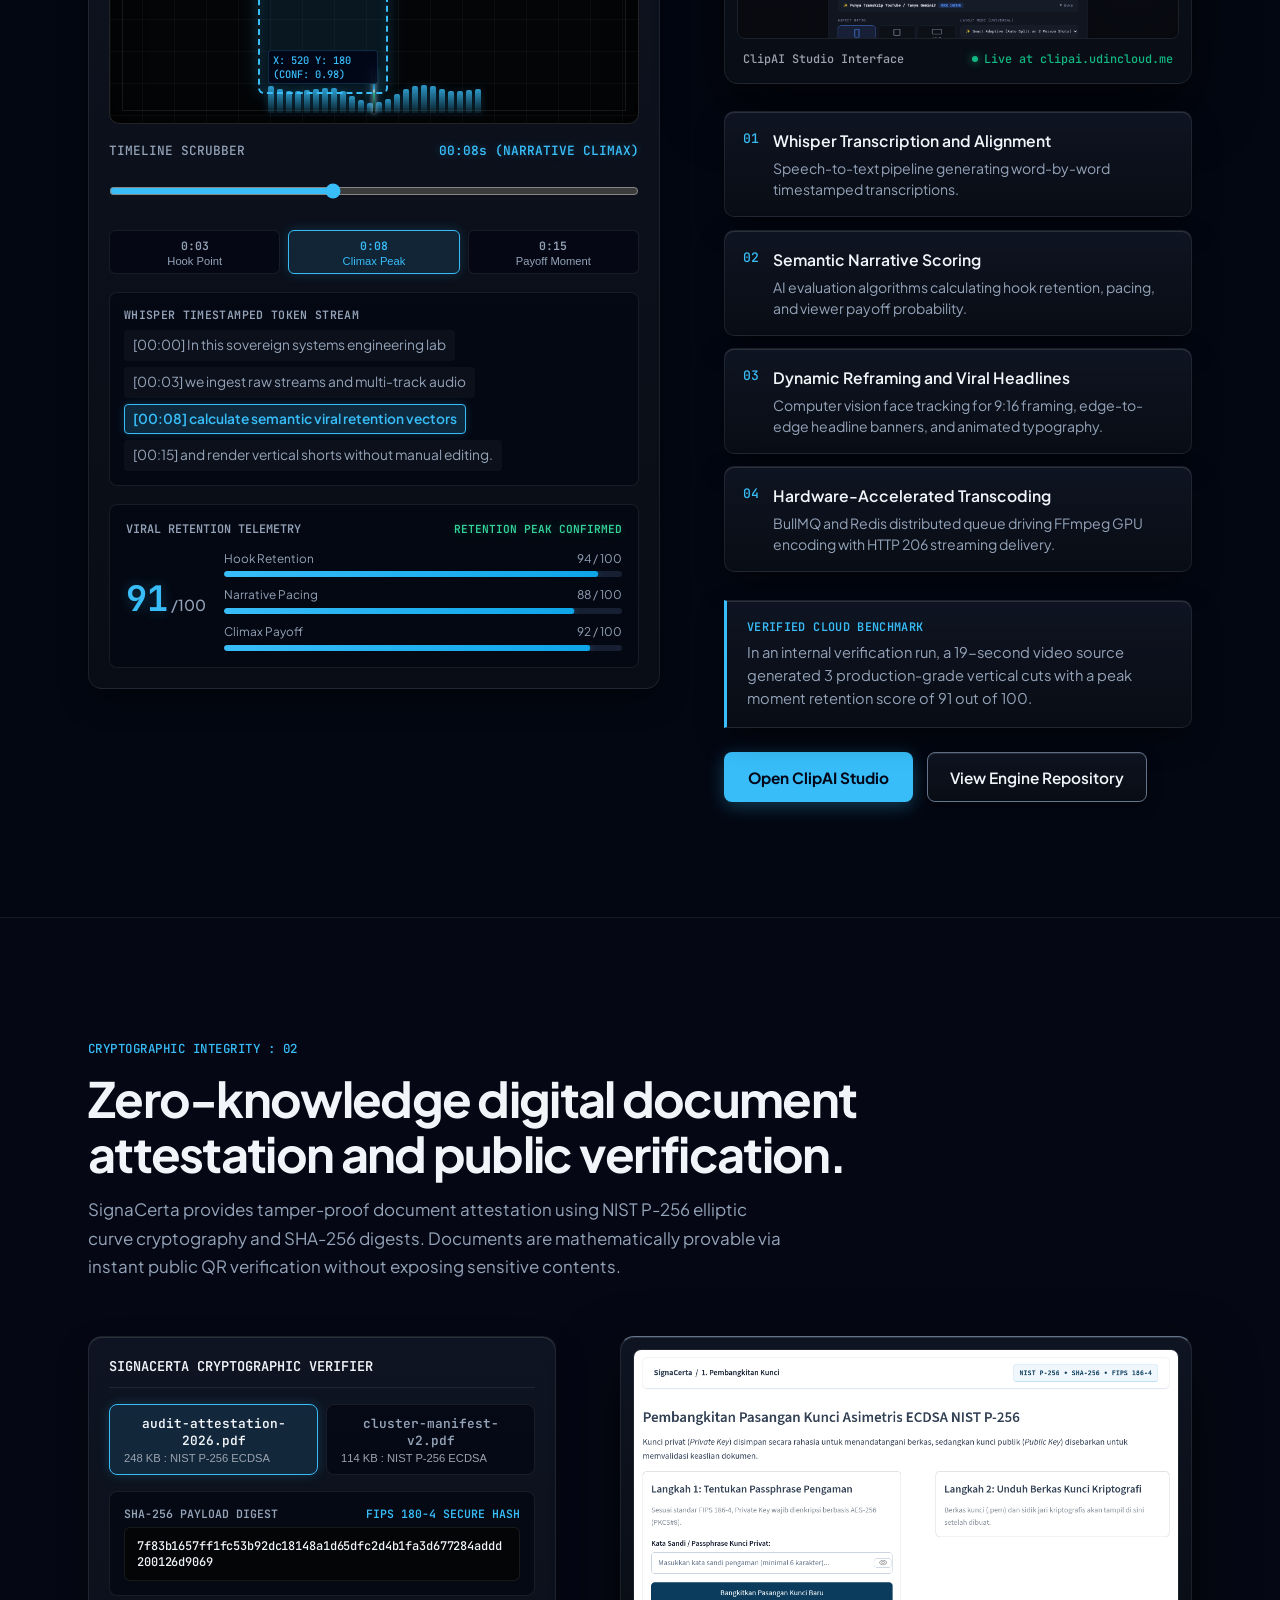
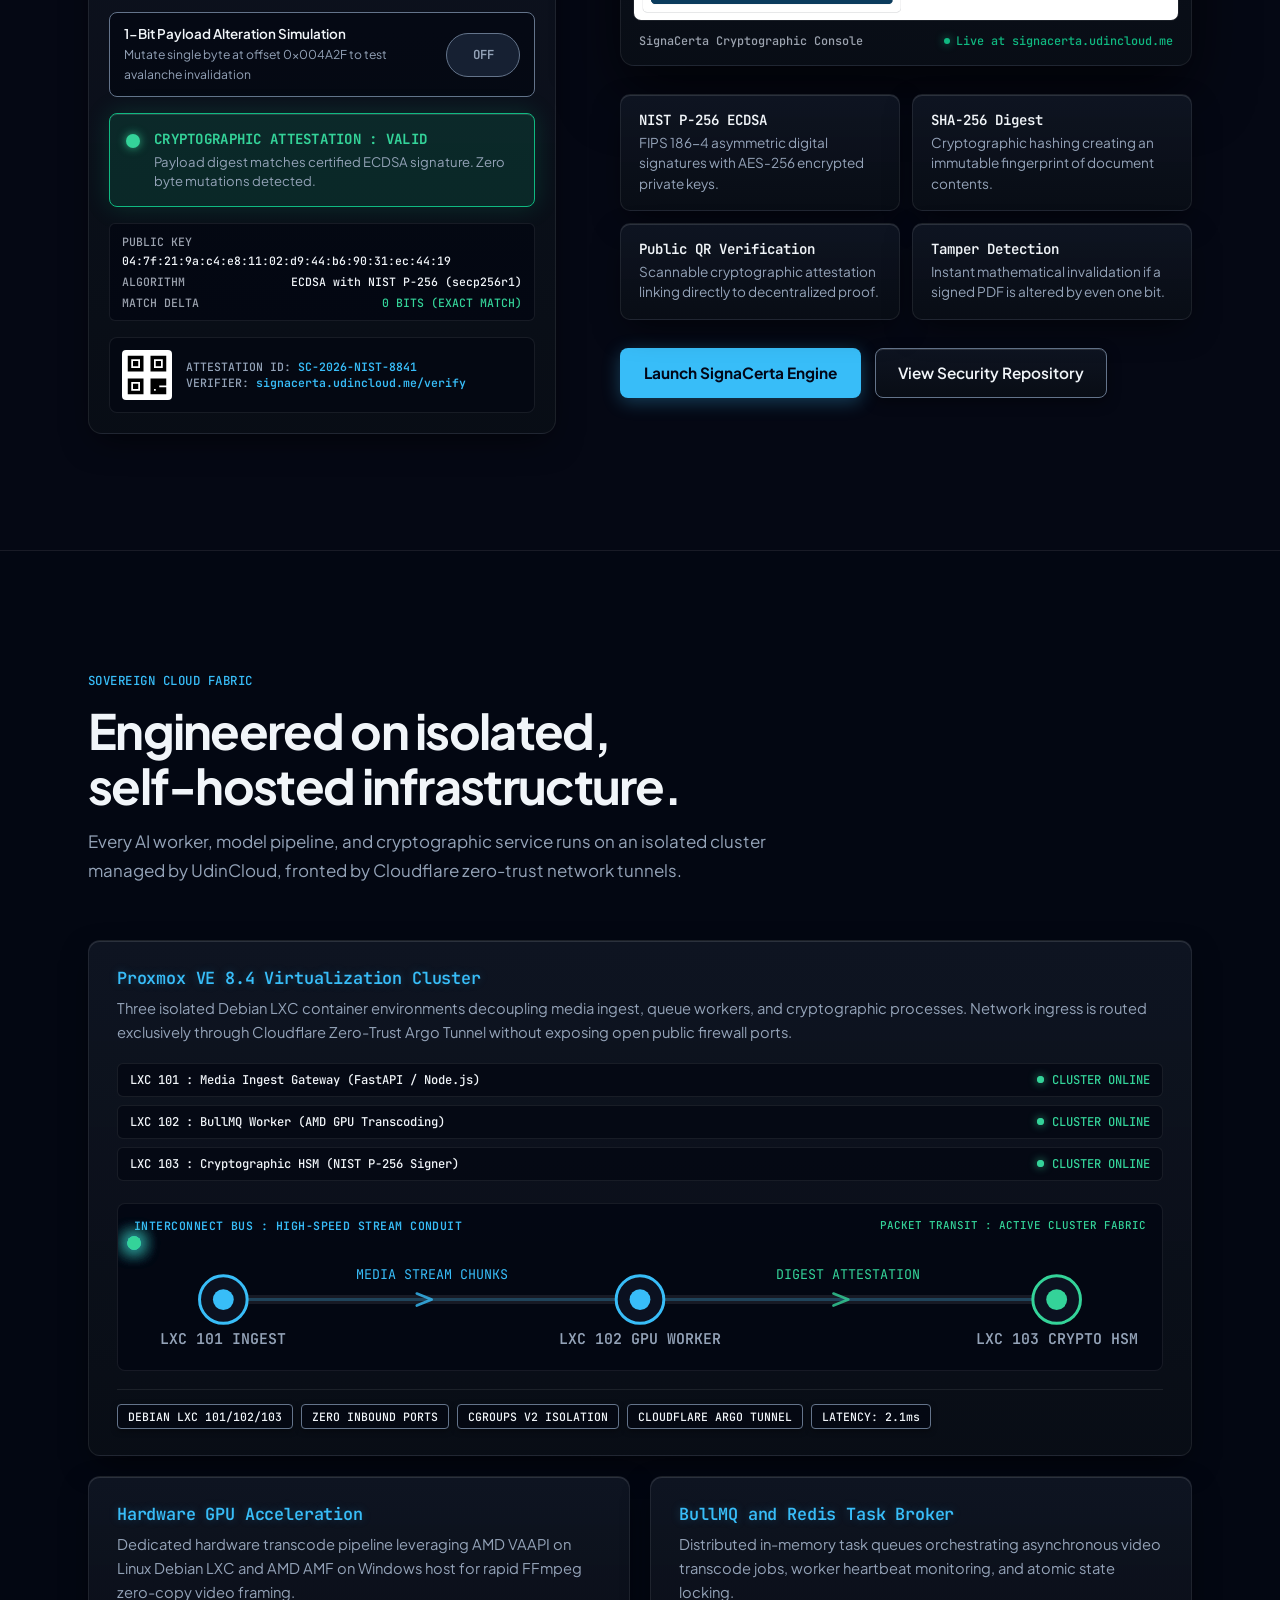
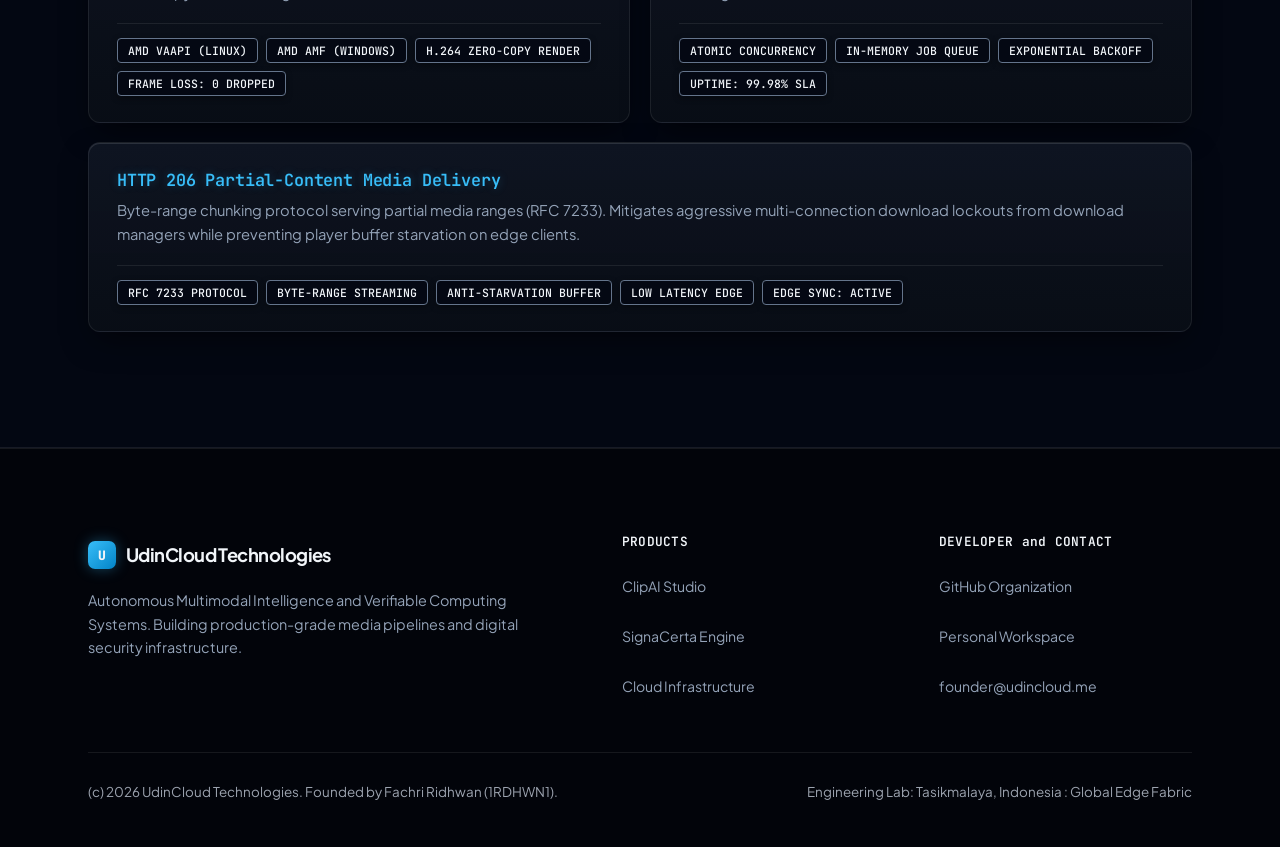
==== commit 8ef894f6: "fix(nav): implement kinetic spring scroll navigation and sliding active pill" ====
--- a/index.html
+++ b/index.html
@@ -48,8 +48,16 @@
   scroll-behavior: smooth;
   background-color: var(--bg);
 }
-html:has(:focus) {
+html:has(input:focus, textarea:focus, select:focus) {
   scroll-behavior: auto;
+}
+#clipai,
+#signacerta,
+#infrastruktur,
+#infrastructure,
+#infra,
+#pipeline {
+  scroll-margin-top: 96px;
 }
 body {
   margin: 0;
@@ -179,11 +187,33 @@
   background: rgba(56, 189, 248, 0.08);
 }
 .nav-links {
+  position: relative;
   display: flex;
   align-items: center;
   gap: 6px;
 }
+.nav-active-pill {
+  position: absolute;
+  top: 0;
+  left: 0;
+  height: 44px;
+  width: 0;
+  border-radius: 7px;
+  background: rgba(56, 189, 248, 0.08);
+  border: 1px solid rgba(56, 189, 248, 0.28);
+  box-shadow: 0 0 14px rgba(56, 189, 248, 0.18), inset 0 1px 0 rgba(255, 255, 255, 0.08);
+  pointer-events: none;
+  z-index: 1;
+  opacity: 0;
+  transform: translate3d(0, 0, 0);
+  transition: transform 0.38s cubic-bezier(0.16, 1, 0.3, 1),
+              width 0.38s cubic-bezier(0.16, 1, 0.3, 1),
+              opacity 0.25s ease;
+  will-change: transform, width;
+}
 .nav-links a {
+  position: relative;
+  z-index: 2;
   min-height: 44px;
   min-width: 44px;
   padding: 0 14px;
@@ -199,6 +229,10 @@
 .nav-links a:hover {
   color: var(--text-main);
   background: rgba(255, 255, 255, 0.05);
+}
+.nav-links a.active {
+  color: var(--text-main);
+  font-weight: 600;
 }
 .btn-nav {
   min-height: 44px;
@@ -1605,6 +1639,9 @@
   html {
     scroll-behavior: auto;
   }
+  .nav-active-pill {
+    transition: none !important;
+  }
   *, *::before, *::after {
     transition-duration: 0s !important;
     animation-duration: 0s !important;
@@ -1639,6 +1676,7 @@
       <span>UdinCloud <span class="brand-lab">LAB</span></span>
     </a>
     <nav class="nav-links navlinks" aria-label="Primary navigation">
+      <span class="nav-active-pill" aria-hidden="true"></span>
       <a href="#produk">Produk</a>
       <a href="#clipai">ClipAI</a>
       <a href="#signacerta">SignaCerta</a>
@@ -1821,7 +1859,7 @@
             </figcaption>
           </figure>
 
-          <ul class="pipeline-list" aria-label="ClipAI pipeline architecture">
+          <ul class="pipeline-list" id="pipeline" aria-label="ClipAI pipeline architecture">
             <li class="pipeline-card spotlight-card reveal-item" data-stagger="0">
               <span class="pipeline-num">01</span>
               <div>
@@ -1992,6 +2030,7 @@
   <!-- Sovereign Infrastructure Asymmetric Bento Grid -->
   <section class="section-infra" id="infrastruktur" aria-labelledby="infra-heading">
     <div id="infrastructure"></div>
+    <div id="infra"></div>
     <div class="shell">
       <div class="section-intro reveal-item" data-stagger="0">
         <span class="tag">SOVEREIGN CLOUD FABRIC</span>
@@ -2759,6 +2798,209 @@
       telLatency.textContent = latencies[latIdx];
     }, 2800);
   }
+
+  // --- 8. Kinetic Spring Momentum Smooth Scroll & Sliding Active Pill ---
+  (function initKineticNav() {
+    const navWrap = document.querySelector('.nav-wrap');
+    const navLinksContainer = document.querySelector('.nav-links');
+    const navPill = document.querySelector('.nav-active-pill');
+    const navLinks = document.querySelectorAll('.nav-links a');
+    if (!navLinksContainer) return;
+
+    let isAutoScrolling = false;
+    let autoScrollTimer = null;
+
+    function getStickyOffset() {
+      return navWrap ? navWrap.offsetHeight : 76;
+    }
+
+    function getTargetScrollY(targetEl) {
+      if (!targetEl) return 0;
+      const targetId = targetEl.getAttribute('id');
+      const offset = getStickyOffset();
+
+      // Top-level hero section begins at 77px
+      if (targetId === 'produk') {
+        return Math.max(0, targetEl.offsetTop);
+      }
+
+      const rect = targetEl.getBoundingClientRect();
+      const pageY = rect.top + window.scrollY;
+      return Math.max(0, Math.round(pageY - offset));
+    }
+
+    function updatePill(targetLink, immediate) {
+      if (!navPill || !targetLink) return;
+      const containerRect = navLinksContainer.getBoundingClientRect();
+      const linkRect = targetLink.getBoundingClientRect();
+
+      const x = Math.round(linkRect.left - containerRect.left);
+      const y = Math.round(linkRect.top - containerRect.top);
+      const w = Math.round(linkRect.width);
+      const h = Math.round(linkRect.height);
+
+      if (immediate || prefersReducedMotion) {
+        navPill.style.transition = 'none';
+      } else {
+        navPill.style.transition = '';
+      }
+
+      navPill.style.transform = 'translate3d(' + x + 'px, ' + y + 'px, 0)';
+      navPill.style.width = w + 'px';
+      navPill.style.height = h + 'px';
+      navPill.style.opacity = '1';
+    }
+
+    function setActiveLink(targetId, immediate) {
+      if (!targetId) return;
+      let activeLink = null;
+      navLinks.forEach(function(link) {
+        const href = link.getAttribute('href');
+        if (href === '#' + targetId || (targetId === 'produk' && href === '#produk')) {
+          link.classList.add('active');
+          activeLink = link;
+        } else if (href && href.startsWith('#')) {
+          link.classList.remove('active');
+        }
+      });
+
+      if (activeLink) {
+        updatePill(activeLink, immediate);
+      }
+    }
+
+    // Interactive Anchor Click Handling with Kinetic Easing Scroll
+    document.querySelectorAll('a[href^="#"]').forEach(function(anchor) {
+      anchor.addEventListener('click', function(e) {
+        const href = anchor.getAttribute('href');
+        if (!href || href === '#') return;
+        const targetId = href.slice(1);
+        let targetEl = document.getElementById(targetId);
+
+        if (!targetEl) {
+          if (targetId === 'infra') targetEl = document.getElementById('infrastruktur') || document.getElementById('infrastructure');
+          if (targetId === 'pipeline') targetEl = document.getElementById('pipeline');
+        }
+        if (!targetEl) return;
+
+        e.preventDefault();
+        const targetY = getTargetScrollY(targetEl);
+
+        isAutoScrolling = true;
+        if (autoScrollTimer) clearTimeout(autoScrollTimer);
+
+        setActiveLink(targetId, false);
+
+        window.scrollTo({
+          top: targetY,
+          behavior: prefersReducedMotion ? 'auto' : 'smooth'
+        });
+
+        if (history.pushState) {
+          history.pushState(null, '', '#' + targetId);
+        }
+
+        autoScrollTimer = setTimeout(function() {
+          isAutoScrolling = false;
+        }, 850);
+      });
+    });
+
+    // Magnetic Highlight Hover Effect on Nav Links
+    navLinks.forEach(function(link) {
+      link.addEventListener('mouseenter', function() {
+        if (!prefersReducedMotion) {
+          updatePill(link, false);
+        }
+      });
+    });
+
+    navLinksContainer.addEventListener('mouseleave', function() {
+      const activeLink = document.querySelector('.nav-links a.active');
+      if (activeLink) {
+        updatePill(activeLink, false);
+      }
+    });
+
+    // ScrollSpy via IntersectionObserver
+    const spyTargets = [
+      { el: document.querySelector('.hero'), linkId: 'produk' },
+      { el: document.getElementById('clipai'), linkId: 'clipai' },
+      { el: document.getElementById('signacerta'), linkId: 'signacerta' },
+      { el: document.getElementById('infrastruktur'), linkId: 'infrastruktur' }
+    ].filter(function(item) { return item.el; });
+
+    if ('IntersectionObserver' in window && spyTargets.length > 0) {
+      const intersectingEntries = new Map();
+
+      const observer = new IntersectionObserver(function(entries) {
+        if (isAutoScrolling) return;
+
+        entries.forEach(function(entry) {
+          let linkId = null;
+          for (let i = 0; i < spyTargets.length; i++) {
+            if (spyTargets[i].el === entry.target) {
+              linkId = spyTargets[i].linkId;
+              break;
+            }
+          }
+          if (!linkId) return;
+
+          if (entry.isIntersecting) {
+            intersectingEntries.set(linkId, entry);
+          } else {
+            intersectingEntries.delete(linkId);
+          }
+        });
+
+        if (intersectingEntries.size === 0) return;
+
+        let bestId = null;
+        let bestScore = -Infinity;
+
+        intersectingEntries.forEach(function(entry, linkId) {
+          const rect = entry.target.getBoundingClientRect();
+          const score = entry.intersectionRatio * 2 - Math.abs(rect.top - 80) / window.innerHeight;
+          if (score > bestScore) {
+            bestScore = score;
+            bestId = linkId;
+          }
+        });
+
+        if (bestId) {
+          setActiveLink(bestId, false);
+        }
+      }, {
+        rootMargin: '-76px 0px -35% 0px',
+        threshold: [0.05, 0.2, 0.4, 0.6]
+      });
+
+      spyTargets.forEach(function(item) {
+        observer.observe(item.el);
+      });
+    }
+
+    // Top and Bottom Viewport Edge Guards
+    window.addEventListener('scroll', function() {
+      if (isAutoScrolling) return;
+      if (window.scrollY < 60) {
+        setActiveLink('produk', false);
+      } else if (window.innerHeight + window.scrollY >= document.documentElement.scrollHeight - 60) {
+        setActiveLink('infrastruktur', false);
+      }
+    }, { passive: true });
+
+    window.addEventListener('resize', function() {
+      const activeLink = document.querySelector('.nav-links a.active') || navLinks[0];
+      if (activeLink) updatePill(activeLink, true);
+    });
+
+    const initialHash = window.location.hash ? window.location.hash.slice(1) : 'produk';
+    setActiveLink(initialHash, true);
+    setTimeout(function() {
+      setActiveLink(initialHash, true);
+    }, 120);
+  })();
 })();
 </script>
 </body>
